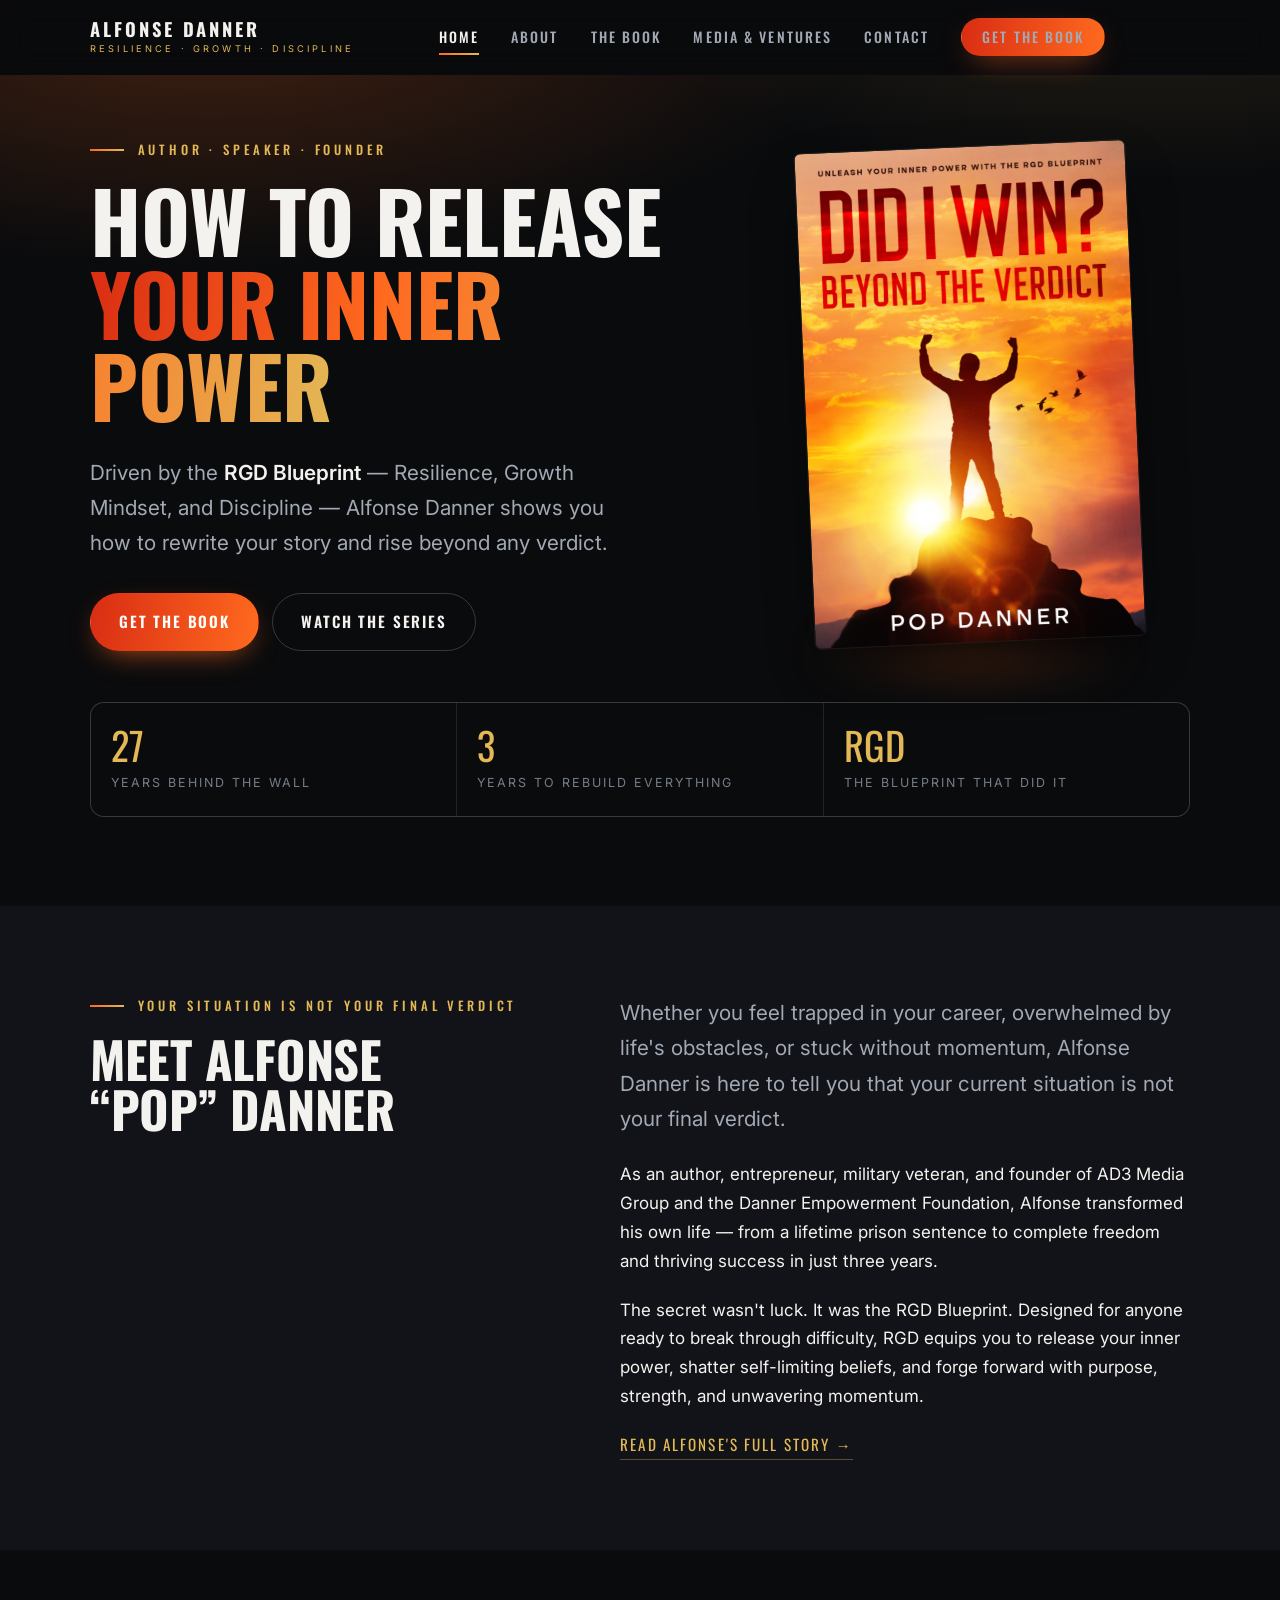
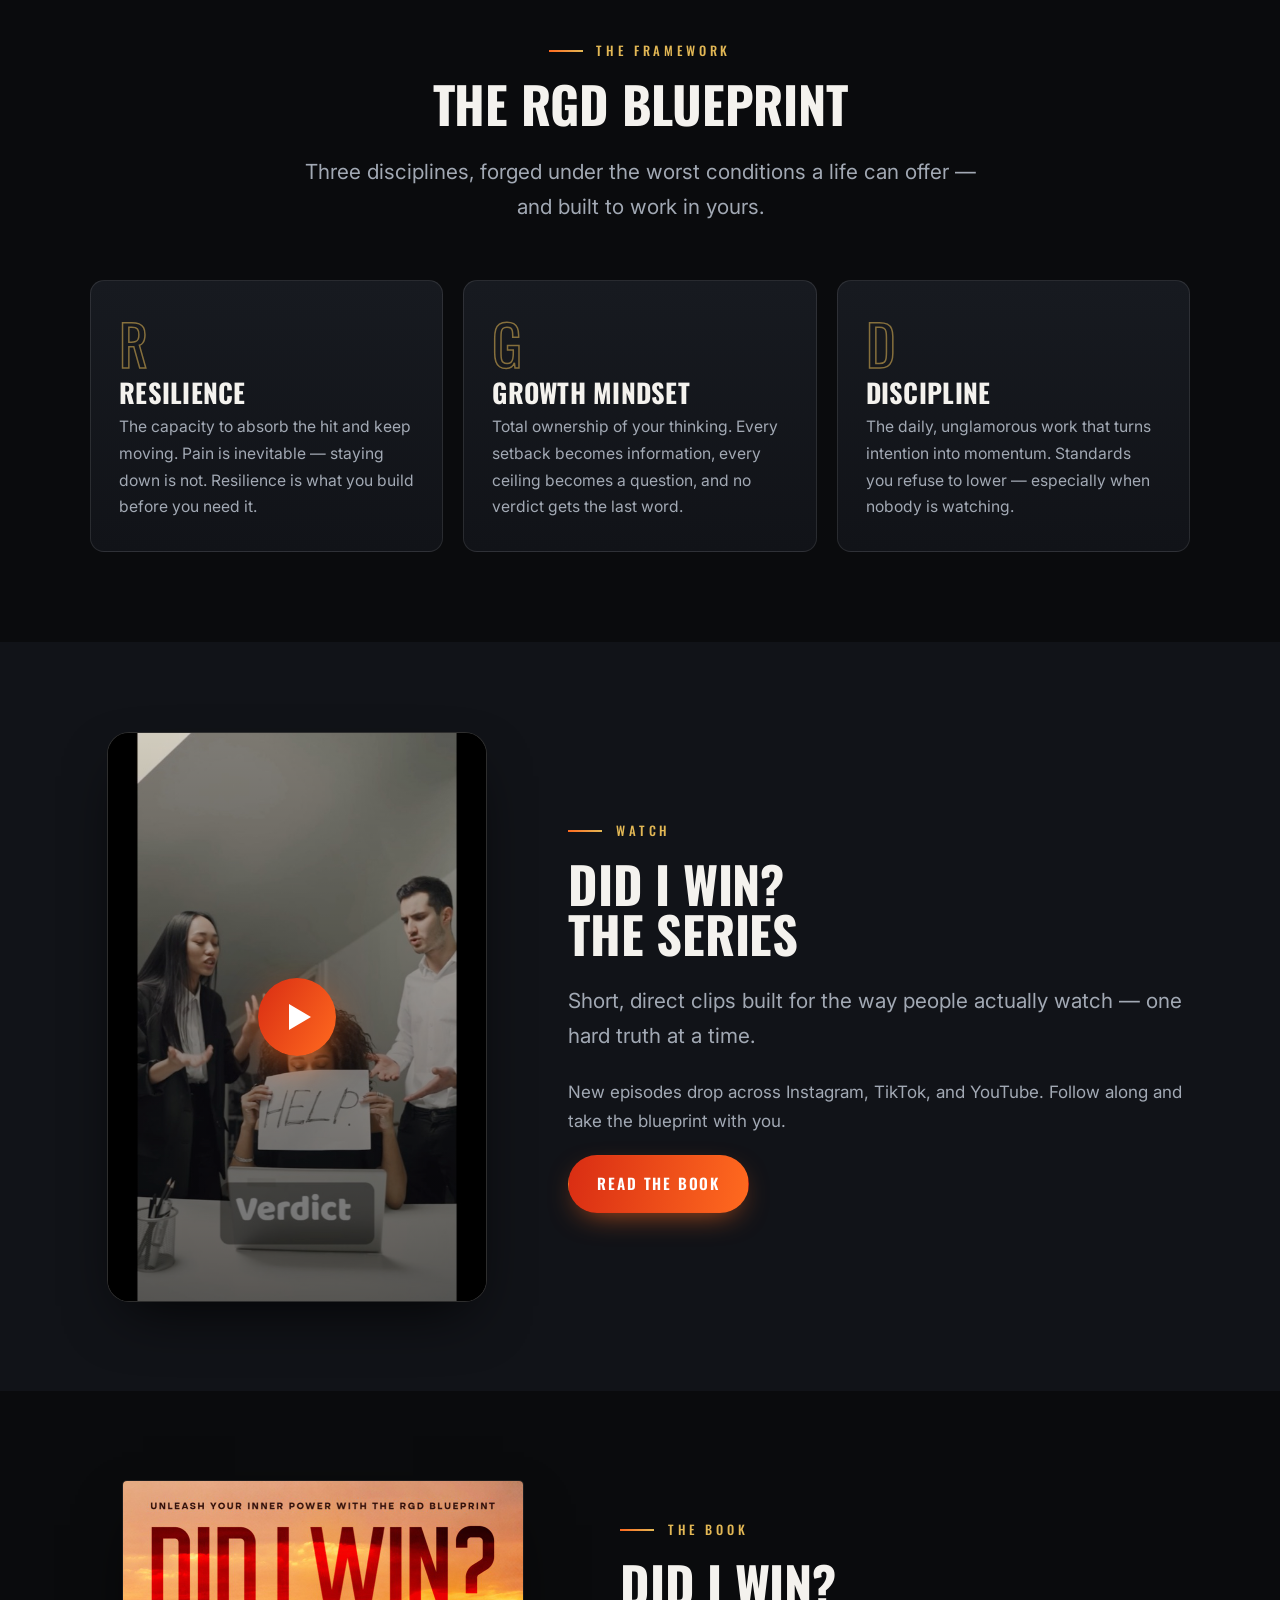
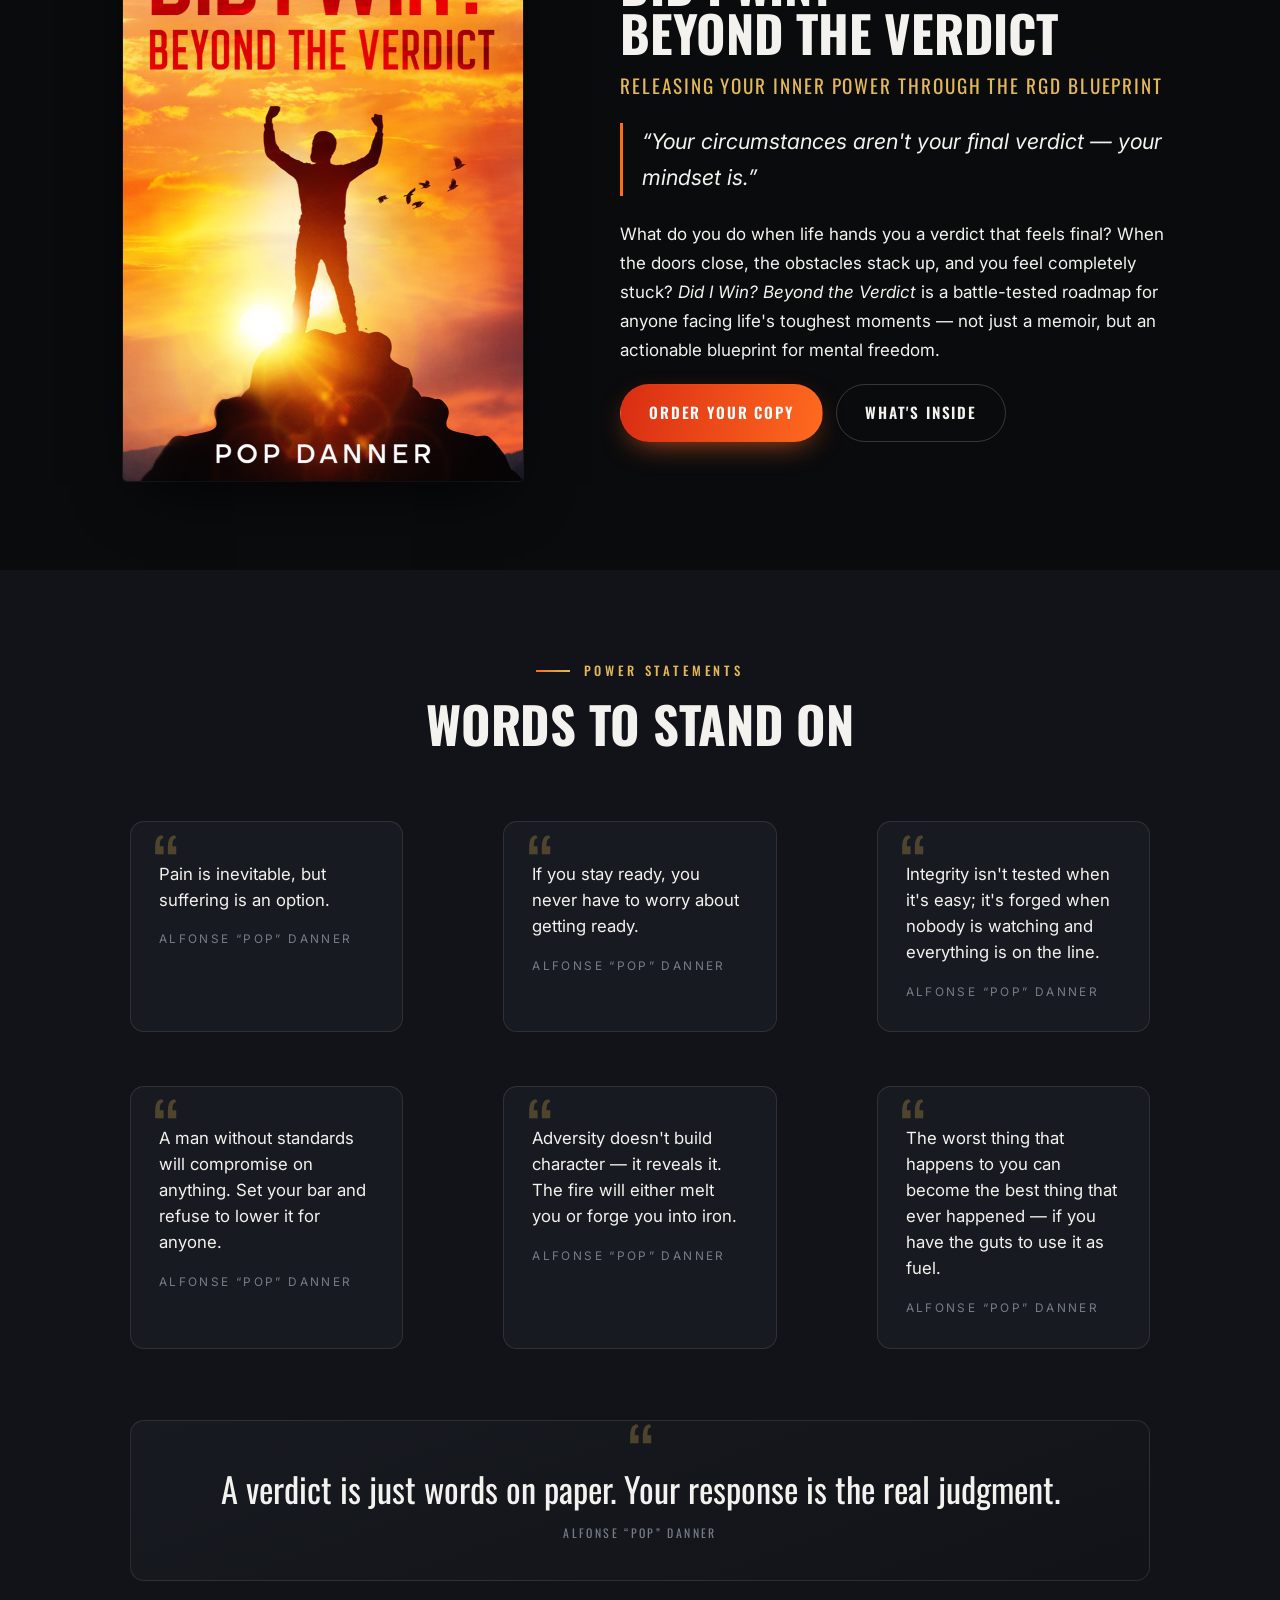
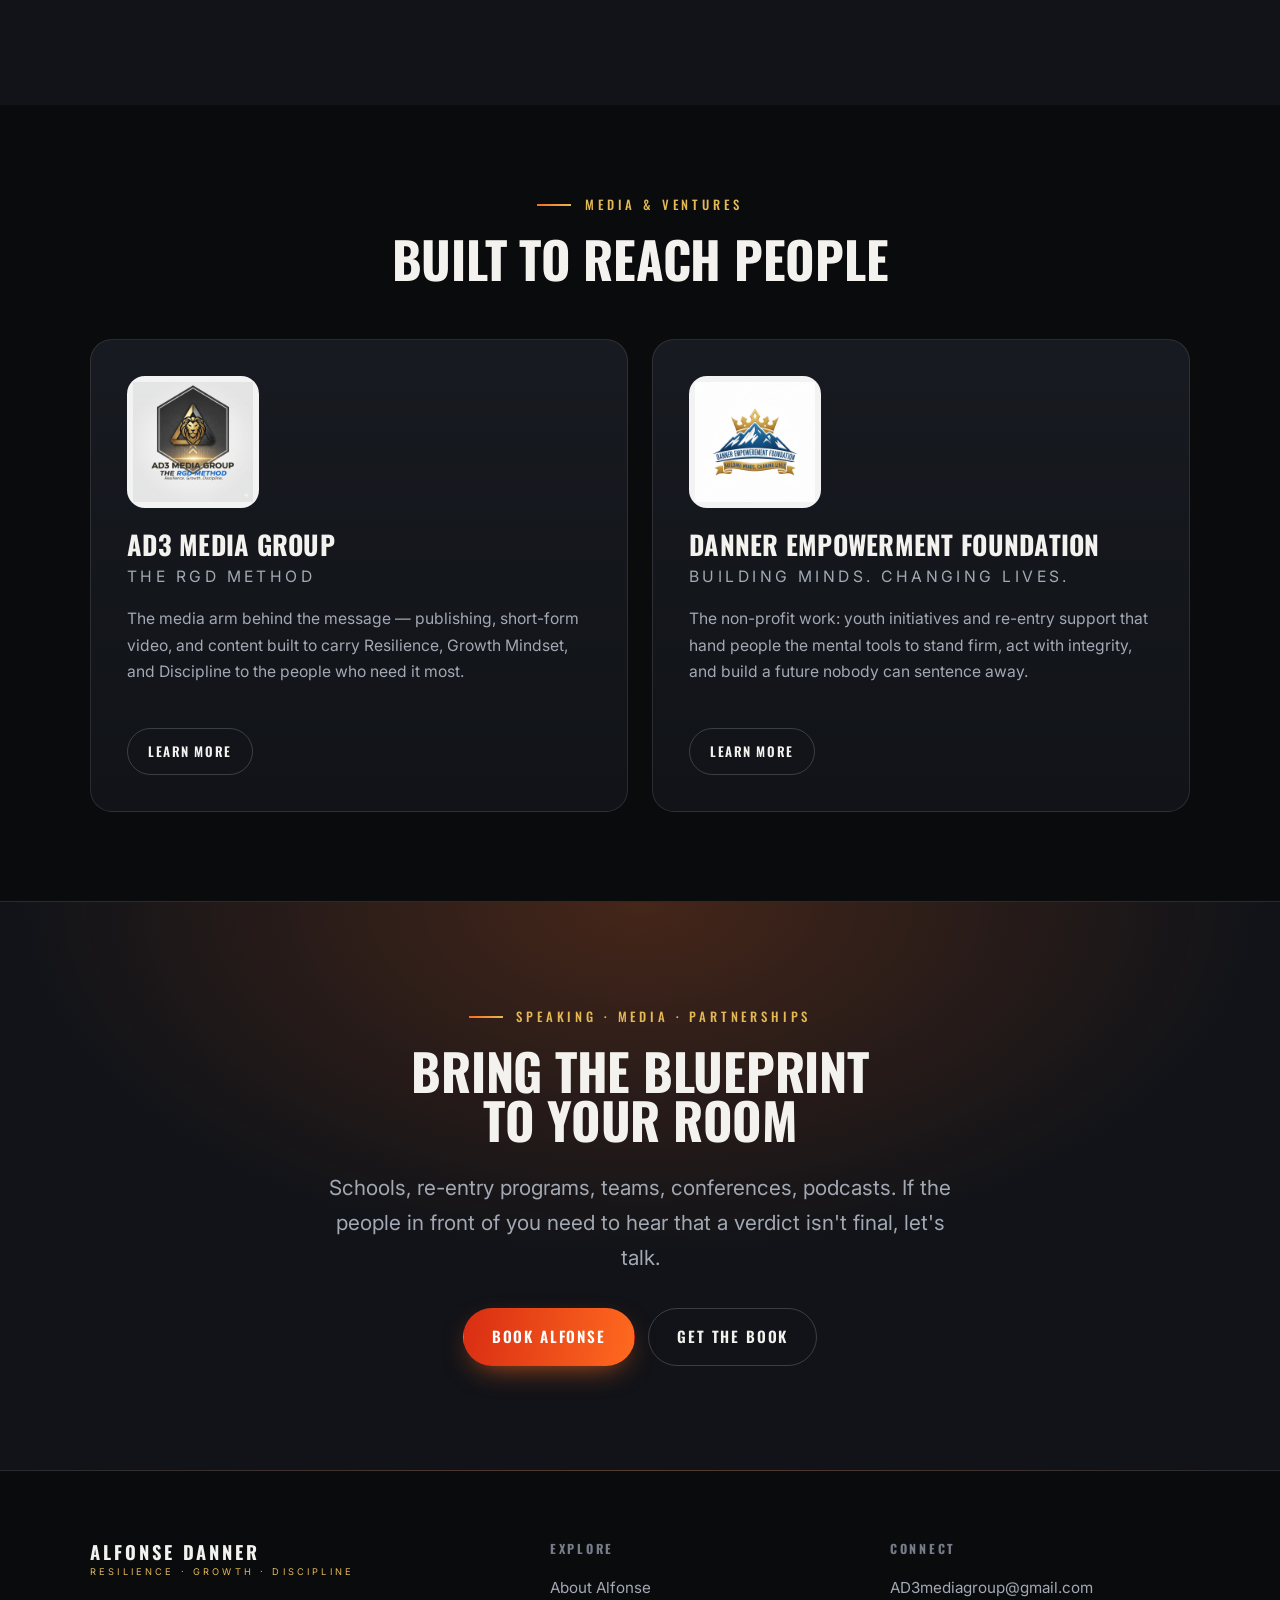
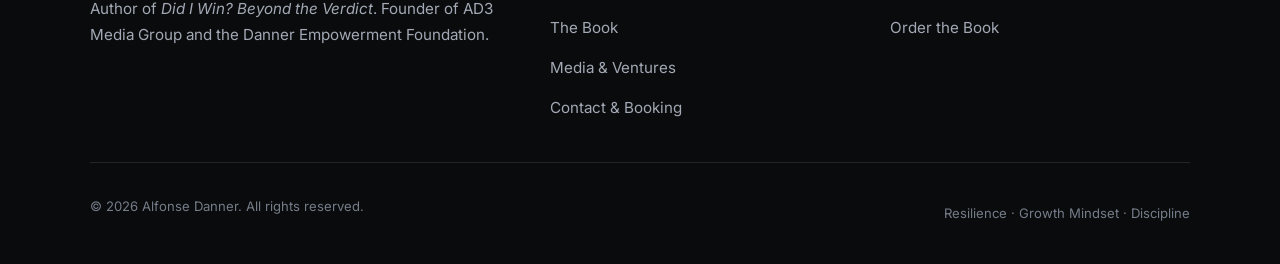
==== index.html @ fb2ee47c "alfonsedanner.com — client review build Co-Authored-By: Claude Opus 5 <noreply@anthropic.com>" ====
<!DOCTYPE html>
<html lang="en">
<head>
<meta charset="utf-8">
<meta name="viewport" content="width=device-width, initial-scale=1">
<title>Alfonse "Pop" Danner — Release Your Inner Power | RGD Blueprint</title>
<meta name="description" content="Author, entrepreneur and founder Alfonse &quot;Pop&quot; Danner shows you how to rewrite your story with the RGD Blueprint — Resilience, Growth Mindset, Discipline. Home of the book Did I Win? Beyond the Verdict.">
<link rel="canonical" href="https://alfonsedanner.com/">

<meta property="og:type" content="website">
<meta property="og:site_name" content="Alfonse Danner">
<meta property="og:title" content="Alfonse &quot;Pop&quot; Danner — Release Your Inner Power">
<meta property="og:description" content="Driven by the RGD Blueprint — Resilience, Growth Mindset, Discipline. Rewrite your story and rise beyond any verdict.">
<meta property="og:url" content="https://alfonsedanner.com/">
<meta property="og:image" content="https://alfonsedanner.com/assets/img/book-cover.jpg">
<meta name="twitter:card" content="summary_large_image">

<link rel="icon" href="assets/img/favicon.svg" type="image/svg+xml">
<link rel="apple-touch-icon" href="assets/img/favicon.svg">
<link rel="preconnect" href="https://fonts.googleapis.com">
<link rel="preconnect" href="https://fonts.gstatic.com" crossorigin>
<link href="https://fonts.googleapis.com/css2?family=Oswald:wght@400;500;600;700&family=Inter:wght@400;500;600&display=swap" rel="stylesheet">
<link rel="stylesheet" href="assets/css/styles.css">

<script type="application/ld+json">
{
  "@context": "https://schema.org",
  "@type": "Person",
  "name": "Alfonse Danner",
  "alternateName": "Pop Danner",
  "url": "https://alfonsedanner.com/",
  "jobTitle": "Author, Speaker & Entrepreneur",
  "description": "Author of Did I Win? Beyond the Verdict and creator of the RGD Blueprint — Resilience, Growth Mindset, Discipline.",
  "email": "AD3mediagroup@gmail.com",
  "worksFor": [
    { "@type": "Organization", "name": "AD3 Media Group" },
    { "@type": "NGO", "name": "Danner Empowerment Foundation" }
  ]
}
</script>
</head>
<body>
<a class="skip-link" href="#main">Skip to content</a>

<header class="site-header">
  <div class="wrap site-header__inner">
    <a class="brand" href="index.html">
      <span class="brand__name">Alfonse Danner</span>
      <span class="brand__tag">Resilience · Growth · Discipline</span>
    </a>

    <nav class="nav" id="primary-nav" aria-label="Primary">
      <a href="index.html" aria-current="page">Home</a>
      <a href="about.html">About</a>
      <a href="book.html">The Book</a>
      <a href="ventures.html">Media &amp; Ventures</a>
      <a href="contact.html">Contact</a>
      <a class="btn btn--sm" data-link="bookAmazon" data-link-wrap href="#">Get the Book</a>
    </nav>

    <div class="header-actions">
      <div class="social-row" aria-label="Social links">
        <a data-link="instagram" data-link-wrap href="#" aria-label="Instagram"><svg viewBox="0 0 24 24" aria-hidden="true"><path d="M12 2.2c3.2 0 3.6 0 4.9.1 1.2.1 1.8.2 2.2.4.6.2 1 .5 1.4.9.4.4.7.8.9 1.4.2.4.3 1 .4 2.2.1 1.3.1 1.7.1 4.9s0 3.6-.1 4.9c-.1 1.2-.2 1.8-.4 2.2-.2.6-.5 1-.9 1.4-.4.4-.8.7-1.4.9-.4.2-1 .3-2.2.4-1.3.1-1.7.1-4.9.1s-3.6 0-4.9-.1c-1.2-.1-1.8-.2-2.2-.4-.6-.2-1-.5-1.4-.9-.4-.4-.7-.8-.9-1.4-.2-.4-.3-1-.4-2.2C2.2 15.6 2.2 15.2 2.2 12s0-3.6.1-4.9c.1-1.2.2-1.8.4-2.2.2-.6.5-1 .9-1.4.4-.4.8-.7 1.4-.9.4-.2 1-.3 2.2-.4 1.3-.1 1.7-.1 4.8-.1zm0 3.2A6.6 6.6 0 1 0 18.6 12 6.6 6.6 0 0 0 12 5.4zm0 10.9A4.3 4.3 0 1 1 16.3 12 4.3 4.3 0 0 1 12 16.3zm6.9-11.1a1.55 1.55 0 1 1-1.55-1.55A1.55 1.55 0 0 1 18.9 5.2z"/></svg></a>
        <a data-link="tiktok" data-link-wrap href="#" aria-label="TikTok"><svg viewBox="0 0 24 24" aria-hidden="true"><path d="M16.6 5.8a4.9 4.9 0 0 1-1-2.8h-3v12.1a2.9 2.9 0 1 1-2.1-2.8V9.2a5.9 5.9 0 1 0 5.1 5.8V9.4a7.8 7.8 0 0 0 4.5 1.4V7.9a4.8 4.8 0 0 1-3.5-2.1z"/></svg></a>
        <a data-link="youtube" data-link-wrap href="#" aria-label="YouTube"><svg viewBox="0 0 24 24" aria-hidden="true"><path d="M22.5 7.2a2.7 2.7 0 0 0-1.9-1.9C18.9 4.8 12 4.8 12 4.8s-6.9 0-8.6.5A2.7 2.7 0 0 0 1.5 7.2 28.4 28.4 0 0 0 1 12a28.4 28.4 0 0 0 .5 4.8 2.7 2.7 0 0 0 1.9 1.9c1.7.5 8.6.5 8.6.5s6.9 0 8.6-.5a2.7 2.7 0 0 0 1.9-1.9A28.4 28.4 0 0 0 23 12a28.4 28.4 0 0 0-.5-4.8zM9.8 15.3V8.7l5.7 3.3z"/></svg></a>
        <a data-link="facebook" data-link-wrap href="#" aria-label="Facebook"><svg viewBox="0 0 24 24" aria-hidden="true"><path d="M22 12a10 10 0 1 0-11.6 9.9v-7H7.9V12h2.5V9.8c0-2.5 1.5-3.9 3.8-3.9 1.1 0 2.2.2 2.2.2v2.5h-1.3c-1.2 0-1.6.8-1.6 1.6V12h2.8l-.4 2.9h-2.4v7A10 10 0 0 0 22 12z"/></svg></a>
        <a data-link="linkedin" data-link-wrap href="#" aria-label="LinkedIn"><svg viewBox="0 0 24 24" aria-hidden="true"><path d="M4.98 3.5A2.5 2.5 0 1 0 5 8.5a2.5 2.5 0 0 0 0-5zM3 9h4v12H3zM9.5 9h3.8v1.7h.1a4.2 4.2 0 0 1 3.8-2c4 0 4.8 2.6 4.8 6V21h-4v-5.3c0-1.3 0-3-1.8-3s-2.1 1.4-2.1 2.9V21h-4z"/></svg></a>
      </div>
      <button class="nav-toggle" type="button" aria-expanded="false" aria-controls="primary-nav" aria-label="Menu"><span></span></button>
    </div>
  </div>
</header>

<main id="main">

  <!-- ============================ HERO ============================ -->
  <section class="hero">
    <div class="wrap">
      <div class="hero__grid">
        <div>
          <p class="eyebrow">Author · Speaker · Founder</p>
          <h1>How to Release<br><span class="gradient-text">Your Inner Power</span></h1>
          <p class="hero__sub">
            Driven by the <strong>RGD Blueprint</strong> — Resilience, Growth Mindset, and Discipline —
            Alfonse Danner shows you how to rewrite your story and rise beyond any verdict.
          </p>
          <div class="btn-row">
            <a class="btn" data-link="bookAmazon" data-link-wrap href="#">Get the Book</a>
            <a class="btn btn--ghost" href="#watch">Watch the Series</a>
          </div>
        </div>

        <div class="hero__art">
          <img src="assets/img/book-cover.jpg" width="600" height="900"
               alt="Book cover: Did I Win? Beyond the Verdict by Pop Danner" fetchpriority="high">
        </div>
      </div>

      <dl class="hero__stats reveal">
        <div><dt>27</dt><dd>Years Behind the Wall</dd></div>
        <div><dt>3</dt><dd>Years to Rebuild Everything</dd></div>
        <div><dt>RGD</dt><dd>The Blueprint That Did It</dd></div>
      </dl>
    </div>
  </section>

  <!-- ============================ QUICK BIO ============================ -->
  <section class="section section--alt">
    <div class="wrap">
      <div class="book-block book-block--top">
        <div class="reveal">
          <p class="eyebrow">Your situation is not your final verdict</p>
          <h2>Meet Alfonse<br>“Pop” Danner</h2>
        </div>
        <div class="reveal">
          <p class="lede">
            Whether you feel trapped in your career, overwhelmed by life's obstacles, or stuck without
            momentum, Alfonse Danner is here to tell you that your current situation is not your final verdict.
          </p>
          <p>
            As an author, entrepreneur, military veteran, and founder of AD3 Media Group and the
            Danner Empowerment Foundation, Alfonse transformed his own life — from a lifetime prison
            sentence to complete freedom and thriving success in just three years.
          </p>
          <p>
            The secret wasn't luck. It was the RGD Blueprint. Designed for anyone ready to break through
            difficulty, RGD equips you to release your inner power, shatter self-limiting beliefs, and forge
            forward with purpose, strength, and unwavering momentum.
          </p>
          <p><a class="textlink" href="about.html">Read Alfonse's full story →</a></p>
        </div>
      </div>
    </div>
  </section>

  <!-- ============================ RGD ============================ -->
  <section class="section">
    <div class="wrap">
      <div class="section-head section-head--center">
        <p class="eyebrow eyebrow--center">The Framework</p>
        <h2>The RGD Blueprint</h2>
        <p class="lede">Three disciplines, forged under the worst conditions a life can offer — and built to work in yours.</p>
      </div>

      <div class="triad">
        <article class="pillar reveal">
          <div class="pillar__mark">R</div>
          <h3>Resilience</h3>
          <p>The capacity to absorb the hit and keep moving. Pain is inevitable — staying down is not. Resilience is what you build before you need it.</p>
        </article>
        <article class="pillar reveal">
          <div class="pillar__mark">G</div>
          <h3>Growth Mindset</h3>
          <p>Total ownership of your thinking. Every setback becomes information, every ceiling becomes a question, and no verdict gets the last word.</p>
        </article>
        <article class="pillar reveal">
          <div class="pillar__mark">D</div>
          <h3>Discipline</h3>
          <p>The daily, unglamorous work that turns intention into momentum. Standards you refuse to lower — especially when nobody is watching.</p>
        </article>
      </div>
    </div>
  </section>

  <!-- ============================ VIDEO ============================ -->
  <section class="section section--alt" id="watch">
    <div class="wrap">
      <div class="video-block">
        <div class="video-frame reveal">
          <video preload="none" playsinline poster="assets/img/video-poster.jpg">
            <source src="assets/video/did-i-win.mp4" type="video/mp4">
            Your browser does not support embedded video.
            <a data-link="bookAmazon" href="#">Learn about the book instead →</a>
          </video>
          <button class="video-frame__play" type="button" aria-label="Play the Did I Win? trailer"><span aria-hidden="true"></span></button>
        </div>

        <div class="reveal">
          <p class="eyebrow">Watch</p>
          <h2>Did I Win?<br>The Series</h2>
          <p class="lede">
            Short, direct clips built for the way people actually watch — one hard truth at a time.
          </p>
          <p class="muted">
            New episodes drop across Instagram, TikTok, and YouTube. Follow along and take the blueprint with you.
          </p>
          <div class="btn-row">
            <a class="btn" href="book.html">Read the Book</a>
            <a class="btn btn--ghost" data-link="youtube" data-link-wrap href="#">Watch on YouTube</a>
            <a class="btn btn--ghost" data-link="instagram" data-link-wrap href="#">Follow on Instagram</a>
            <a class="btn btn--ghost" data-link="tiktok" data-link-wrap href="#">Follow on TikTok</a>
          </div>
        </div>
      </div>
    </div>
  </section>

  <!-- ============================ BOOK ============================ -->
  <section class="section">
    <div class="wrap">
      <div class="book-block">
        <div class="book-cover reveal">
          <img src="assets/img/book-cover.jpg" width="600" height="900" loading="lazy"
               alt="Did I Win? Beyond the Verdict — book cover">
        </div>
        <div class="reveal">
          <p class="eyebrow">The Book</p>
          <h2 class="book-title">Did I Win?<br>Beyond the Verdict</h2>
          <p class="book-sub">Releasing Your Inner Power Through the RGD Blueprint</p>
          <p class="tagline">“Your circumstances aren't your final verdict — your mindset is.”</p>
          <p>
            What do you do when life hands you a verdict that feels final? When the doors close, the
            obstacles stack up, and you feel completely stuck? <em>Did I Win? Beyond the Verdict</em>
            is a battle-tested roadmap for anyone facing life's toughest moments — not just a memoir,
            but an actionable blueprint for mental freedom.
          </p>
          <div class="btn-row">
            <a class="btn" data-link="bookAmazon" data-link-wrap href="#">Order Your Copy</a>
            <a class="btn btn--ghost" href="book.html">What's Inside</a>
          </div>
        </div>
      </div>
    </div>
  </section>

  <!-- ============================ QUOTES ============================ -->
  <section class="section section--alt">
    <div class="wrap">
      <div class="section-head section-head--center">
        <p class="eyebrow eyebrow--center">Power Statements</p>
        <h2>Words to Stand On</h2>
      </div>

      <div class="quote-grid">
        <blockquote class="quote-card reveal"><p>Pain is inevitable, but suffering is an option.</p><cite>Alfonse “Pop” Danner</cite></blockquote>
        <blockquote class="quote-card reveal"><p>If you stay ready, you never have to worry about getting ready.</p><cite>Alfonse “Pop” Danner</cite></blockquote>
        <blockquote class="quote-card reveal"><p>Integrity isn't tested when it's easy; it's forged when nobody is watching and everything is on the line.</p><cite>Alfonse “Pop” Danner</cite></blockquote>
        <blockquote class="quote-card reveal"><p>A man without standards will compromise on anything. Set your bar and refuse to lower it for anyone.</p><cite>Alfonse “Pop” Danner</cite></blockquote>
        <blockquote class="quote-card reveal"><p>Adversity doesn't build character — it reveals it. The fire will either melt you or forge you into iron.</p><cite>Alfonse “Pop” Danner</cite></blockquote>
        <blockquote class="quote-card reveal"><p>The worst thing that happens to you can become the best thing that ever happened — if you have the guts to use it as fuel.</p><cite>Alfonse “Pop” Danner</cite></blockquote>
        <blockquote class="quote-card quote-card--wide reveal"><p>A verdict is just words on paper. Your response is the real judgment.</p><cite>Alfonse “Pop” Danner</cite></blockquote>
      </div>
    </div>
  </section>

  <!-- ============================ VENTURES ============================ -->
  <section class="section">
    <div class="wrap">
      <div class="section-head section-head--center">
        <p class="eyebrow eyebrow--center">Media &amp; Ventures</p>
        <h2>Built to Reach People</h2>
      </div>

      <div class="venture-grid">
        <article class="venture reveal">
          <div class="venture__logo"><img src="assets/img/ad3-logo.png" width="132" height="132" loading="lazy" alt="AD3 Media Group logo"></div>
          <h3>AD3 Media Group</h3>
          <p class="venture__kicker">The RGD Method</p>
          <p>The media arm behind the message — publishing, short-form video, and content built to carry Resilience, Growth Mindset, and Discipline to the people who need it most.</p>
          <div class="btn-row">
            <a class="btn btn--ghost btn--sm" href="ventures.html">Learn More</a>
          </div>
        </article>

        <article class="venture reveal">
          <div class="venture__logo"><img src="assets/img/def-logo.png" width="132" height="132" loading="lazy" alt="Danner Empowerment Foundation logo"></div>
          <h3>Danner Empowerment Foundation</h3>
          <p class="venture__kicker">Building Minds. Changing Lives.</p>
          <p>The non-profit work: youth initiatives and re-entry support that hand people the mental tools to stand firm, act with integrity, and build a future nobody can sentence away.</p>
          <div class="btn-row">
            <a class="btn btn--ghost btn--sm" href="ventures.html">Learn More</a>
          </div>
        </article>
      </div>
    </div>
  </section>

  <!-- ============================ CTA ============================ -->
  <section class="cta-band">
    <div class="wrap">
      <p class="eyebrow eyebrow--center">Speaking · Media · Partnerships</p>
      <h2>Bring the Blueprint<br>to Your Room</h2>
      <p class="lede">Schools, re-entry programs, teams, conferences, podcasts. If the people in front of you need to hear that a verdict isn't final, let's talk.</p>
      <div class="btn-row">
        <a class="btn" href="contact.html">Book Alfonse</a>
        <a class="btn btn--ghost" data-link="bookAmazon" data-link-wrap href="#">Get the Book</a>
      </div>
    </div>
  </section>

</main>

<footer class="site-footer">
  <div class="wrap">
    <div class="footer-grid">
      <div>
        <a class="brand" href="index.html">
          <span class="brand__name">Alfonse Danner</span>
          <span class="brand__tag">Resilience · Growth · Discipline</span>
        </a>
        <p class="muted" style="margin-top:1.25rem;max-width:28rem;font-size:.95rem">
          Author of <em>Did I Win? Beyond the Verdict</em>. Founder of AD3 Media Group and the
          Danner Empowerment Foundation.
        </p>
        <div class="social-row" style="margin-top:1.25rem;margin-left:-.4rem">
          <a data-link="instagram" data-link-wrap href="#" aria-label="Instagram"><svg viewBox="0 0 24 24" aria-hidden="true"><path d="M12 2.2c3.2 0 3.6 0 4.9.1 1.2.1 1.8.2 2.2.4.6.2 1 .5 1.4.9.4.4.7.8.9 1.4.2.4.3 1 .4 2.2.1 1.3.1 1.7.1 4.9s0 3.6-.1 4.9c-.1 1.2-.2 1.8-.4 2.2-.2.6-.5 1-.9 1.4-.4.4-.8.7-1.4.9-.4.2-1 .3-2.2.4-1.3.1-1.7.1-4.9.1s-3.6 0-4.9-.1c-1.2-.1-1.8-.2-2.2-.4-.6-.2-1-.5-1.4-.9-.4-.4-.7-.8-.9-1.4-.2-.4-.3-1-.4-2.2C2.2 15.6 2.2 15.2 2.2 12s0-3.6.1-4.9c.1-1.2.2-1.8.4-2.2.2-.6.5-1 .9-1.4.4-.4.8-.7 1.4-.9.4-.2 1-.3 2.2-.4 1.3-.1 1.7-.1 4.8-.1zm0 3.2A6.6 6.6 0 1 0 18.6 12 6.6 6.6 0 0 0 12 5.4zm0 10.9A4.3 4.3 0 1 1 16.3 12 4.3 4.3 0 0 1 12 16.3zm6.9-11.1a1.55 1.55 0 1 1-1.55-1.55A1.55 1.55 0 0 1 18.9 5.2z"/></svg></a>
          <a data-link="tiktok" data-link-wrap href="#" aria-label="TikTok"><svg viewBox="0 0 24 24" aria-hidden="true"><path d="M16.6 5.8a4.9 4.9 0 0 1-1-2.8h-3v12.1a2.9 2.9 0 1 1-2.1-2.8V9.2a5.9 5.9 0 1 0 5.1 5.8V9.4a7.8 7.8 0 0 0 4.5 1.4V7.9a4.8 4.8 0 0 1-3.5-2.1z"/></svg></a>
          <a data-link="youtube" data-link-wrap href="#" aria-label="YouTube"><svg viewBox="0 0 24 24" aria-hidden="true"><path d="M22.5 7.2a2.7 2.7 0 0 0-1.9-1.9C18.9 4.8 12 4.8 12 4.8s-6.9 0-8.6.5A2.7 2.7 0 0 0 1.5 7.2 28.4 28.4 0 0 0 1 12a28.4 28.4 0 0 0 .5 4.8 2.7 2.7 0 0 0 1.9 1.9c1.7.5 8.6.5 8.6.5s6.9 0 8.6-.5a2.7 2.7 0 0 0 1.9-1.9A28.4 28.4 0 0 0 23 12a28.4 28.4 0 0 0-.5-4.8zM9.8 15.3V8.7l5.7 3.3z"/></svg></a>
          <a data-link="facebook" data-link-wrap href="#" aria-label="Facebook"><svg viewBox="0 0 24 24" aria-hidden="true"><path d="M22 12a10 10 0 1 0-11.6 9.9v-7H7.9V12h2.5V9.8c0-2.5 1.5-3.9 3.8-3.9 1.1 0 2.2.2 2.2.2v2.5h-1.3c-1.2 0-1.6.8-1.6 1.6V12h2.8l-.4 2.9h-2.4v7A10 10 0 0 0 22 12z"/></svg></a>
          <a data-link="linkedin" data-link-wrap href="#" aria-label="LinkedIn"><svg viewBox="0 0 24 24" aria-hidden="true"><path d="M4.98 3.5A2.5 2.5 0 1 0 5 8.5a2.5 2.5 0 0 0 0-5zM3 9h4v12H3zM9.5 9h3.8v1.7h.1a4.2 4.2 0 0 1 3.8-2c4 0 4.8 2.6 4.8 6V21h-4v-5.3c0-1.3 0-3-1.8-3s-2.1 1.4-2.1 2.9V21h-4z"/></svg></a>
        </div>
      </div>

      <div>
        <h4>Explore</h4>
        <ul class="footer-links">
          <li><a href="about.html">About Alfonse</a></li>
          <li><a href="book.html">The Book</a></li>
          <li><a href="ventures.html">Media &amp; Ventures</a></li>
          <li><a href="contact.html">Contact &amp; Booking</a></li>
          <li data-link-wrap><a data-link="linktree" href="#">All Links</a></li>
        </ul>
      </div>

      <div>
        <h4>Connect</h4>
        <ul class="footer-links">
          <li data-link-wrap><a data-link="email" data-link-text href="#">AD3mediagroup@gmail.com</a></li>
          <li data-link-wrap><a data-link="bookAmazon" href="#">Order the Book</a></li>
          <li data-link-wrap><a data-link="defSite" href="#">Danner Empowerment Foundation</a></li>
          <li data-link-wrap><a data-link="ad3Site" href="#">AD3 Media Group</a></li>
        </ul>
      </div>
    </div>

    <div class="footer-bottom">
      <p>© <span data-year>2026</span> Alfonse Danner. All rights reserved.</p>
      <p>Resilience · Growth Mindset · Discipline</p>
    </div>
  </div>
</footer>

<script src="assets/js/links.js"></script>
<script src="assets/js/main.js"></script>
</body>
</html>
---- assets/css/styles.css ----
/* ==========================================================================
   alfonsedanner.com — core stylesheet
   Palette pulled from the book cover (ember/sunset) + AD3 logo (gold/charcoal)
   ========================================================================== */

:root {
  --ink:        #0a0b0d;
  --ink-2:      #111318;
  --surface:    #171a20;
  --surface-2:  #1e222a;
  --line:       rgba(255, 255, 255, .10);
  --line-strong:rgba(255, 255, 255, .18);

  --gold:       #e3b855;
  --gold-soft:  #f3d488;
  --ember:      #ff6a1f;
  --ember-deep: #d92d13;
  --steel:      #2f7fe0;

  --text:       #f4f2ee;
  --text-muted: #a2a9b4;
  --text-dim:   #757d89;

  --max:        1180px;
  --gutter:     clamp(1.25rem, 4vw, 2.5rem);
  --radius:     14px;
  --radius-lg:  22px;

  --shadow:     0 24px 60px -20px rgba(0, 0, 0, .85);
  --ease:       cubic-bezier(.22, .61, .36, 1);

  --font-display: 'Oswald', 'Haettenschweiler', 'Arial Narrow Bold', 'Helvetica Neue', sans-serif;
  --font-body:    'Inter', -apple-system, BlinkMacSystemFont, 'Segoe UI', Roboto, Helvetica, Arial, sans-serif;
}

/* ---------- reset ---------- */
*, *::before, *::after { box-sizing: border-box; }
html { -webkit-text-size-adjust: 100%; scroll-behavior: smooth; }
@media (prefers-reduced-motion: reduce) {
  html { scroll-behavior: auto; }
  *, *::before, *::after { animation-duration: .001ms !important; transition-duration: .001ms !important; }
}
body {
  margin: 0;
  background: var(--ink);
  color: var(--text);
  font-family: var(--font-body);
  font-size: 1.0625rem;
  line-height: 1.7;
  -webkit-font-smoothing: antialiased;
  overflow-x: hidden;
}
img, video, svg { max-width: 100%; display: block; }
img { height: auto; }
a { color: inherit; }

/* ---------- type ---------- */
h1, h2, h3, h4, .display {
  font-family: var(--font-display);
  font-weight: 700;
  line-height: .98;
  letter-spacing: -.005em;
  text-transform: uppercase;
  margin: 0 0 .5em;
}
h1 { font-size: clamp(2.6rem, 7vw, 5.25rem); }
h2 { font-size: clamp(1.9rem, 4.4vw, 3.15rem); }
h3 { font-size: clamp(1.25rem, 2.4vw, 1.65rem); letter-spacing: .01em; }
p  { margin: 0 0 1.15em; }
p:last-child { margin-bottom: 0; }

.eyebrow {
  font-family: var(--font-display);
  font-size: .8rem;
  font-weight: 500;
  letter-spacing: .3em;
  text-transform: uppercase;
  color: var(--gold);
  margin: 0 0 1.1rem;
  display: flex;
  align-items: center;
  gap: .85rem;
}
.eyebrow::before {
  content: "";
  width: 34px; height: 2px;
  background: linear-gradient(90deg, var(--ember), var(--gold));
  flex: none;
}
.eyebrow--center { justify-content: center; }

.lede { font-size: clamp(1.1rem, 1.9vw, 1.3rem); color: var(--text-muted); }
.muted { color: var(--text-muted); }
.gold  { color: var(--gold); }

.gradient-text {
  background: linear-gradient(100deg, var(--ember-deep) 0%, var(--ember) 45%, var(--gold) 100%);
  -webkit-background-clip: text;
  background-clip: text;
  color: transparent;
}

/* ---------- layout ---------- */
.wrap { width: 100%; max-width: var(--max); margin-inline: auto; padding-inline: var(--gutter); }
.section { padding-block: clamp(3.75rem, 7vw, 6rem); position: relative; }
.section--tight { padding-block: clamp(3rem, 6vw, 4.5rem); }
.section--alt { background: var(--ink-2); }
.section-head { max-width: 44rem; margin-bottom: clamp(2.5rem, 5vw, 3.5rem); }
.section-head--center { margin-inline: auto; text-align: center; }
.section-head--center .eyebrow { justify-content: center; }
.rule { height: 1px; background: var(--line); border: 0; margin: 0; }

/* ---------- buttons ---------- */
.btn {
  --btn-bg: linear-gradient(100deg, var(--ember-deep), var(--ember));
  display: inline-flex;
  align-items: center;
  justify-content: center;
  gap: .6rem;
  padding: .95rem 1.75rem;
  border: 1px solid transparent;
  border-radius: 999px;
  background: var(--btn-bg);
  color: #fff;
  font-family: var(--font-display);
  font-size: .95rem;
  font-weight: 600;
  letter-spacing: .12em;
  text-transform: uppercase;
  text-decoration: none;
  cursor: pointer;
  transition: transform .25s var(--ease), box-shadow .25s var(--ease), background-color .25s var(--ease);
  box-shadow: 0 10px 30px -12px rgba(255, 106, 31, .8);
}
.btn:hover { transform: translateY(-2px); box-shadow: 0 18px 38px -14px rgba(255, 106, 31, .95); }
.btn:focus-visible { outline: 2px solid var(--gold); outline-offset: 3px; }
.btn--ghost {
  background: transparent;
  border-color: var(--line-strong);
  color: var(--text);
  box-shadow: none;
}
.btn--ghost:hover { border-color: var(--gold); color: var(--gold); box-shadow: none; }
.btn--gold {
  background: linear-gradient(100deg, var(--gold), var(--gold-soft));
  color: #16130a;
  box-shadow: 0 10px 30px -14px rgba(227, 184, 85, .9);
}
.btn--sm { padding: .7rem 1.25rem; font-size: .82rem; }
.btn-row { display: flex; flex-wrap: wrap; gap: .85rem; }

.textlink {
  font-family: var(--font-display);
  font-size: .95rem;
  letter-spacing: .14em;
  text-transform: uppercase;
  text-decoration: none;
  color: var(--gold);
  border-bottom: 1px solid rgba(227, 184, 85, .35);
  padding-bottom: 2px;
  transition: border-color .2s var(--ease), color .2s var(--ease);
  display: inline-block;
}
.textlink:hover { color: var(--gold-soft); border-color: var(--gold-soft); }

/* ---------- header ---------- */
.site-header {
  position: sticky;
  top: 0;
  z-index: 60;
  background: rgba(10, 11, 13, .72);
  backdrop-filter: saturate(160%) blur(14px);
  -webkit-backdrop-filter: saturate(160%) blur(14px);
  border-bottom: 1px solid transparent;
  transition: border-color .3s var(--ease), background-color .3s var(--ease);
}
.site-header.is-stuck { border-bottom-color: var(--line); background: rgba(10, 11, 13, .93); }
.site-header__inner {
  display: flex;
  align-items: center;
  justify-content: space-between;
  gap: 1.5rem;
  min-height: 74px;
}
.brand {
  display: flex;
  flex-direction: column;
  text-decoration: none;
  line-height: 1;
  flex: none;
}
.brand__name {
  font-family: var(--font-display);
  font-size: 1.15rem;
  font-weight: 700;
  letter-spacing: .16em;
  text-transform: uppercase;
}
.brand__tag {
  font-size: .58rem;
  letter-spacing: .34em;
  text-transform: uppercase;
  color: var(--gold);
  margin-top: .35rem;
}
.nav { display: flex; align-items: center; gap: 2rem; }
.nav a {
  font-family: var(--font-display);
  font-size: .88rem;
  font-weight: 500;
  letter-spacing: .15em;
  text-transform: uppercase;
  text-decoration: none;
  color: var(--text-muted);
  position: relative;
  padding-block: .35rem;
  transition: color .2s var(--ease);
}
.nav a::after {
  content: "";
  position: absolute;
  left: 0; bottom: 0;
  width: 100%; height: 2px;
  background: linear-gradient(90deg, var(--ember), var(--gold));
  transform: scaleX(0);
  transform-origin: left;
  transition: transform .3s var(--ease);
}
.nav a:hover, .nav a[aria-current="page"] { color: var(--text); }
.nav a:hover::after, .nav a[aria-current="page"]::after { transform: scaleX(1); }
.header-actions { display: flex; align-items: center; gap: 1rem; }

.social-row { display: flex; align-items: center; gap: .35rem; }
.social-row a {
  width: 36px; height: 36px;
  display: grid; place-items: center;
  border-radius: 50%;
  color: var(--text-muted);
  transition: color .2s var(--ease), background-color .2s var(--ease);
}
.social-row a:hover { color: var(--gold); background: rgba(255, 255, 255, .07); }
.social-row svg { width: 18px; height: 18px; fill: currentColor; }

.nav-toggle {
  display: none;
  width: 42px; height: 42px;
  border: 1px solid var(--line-strong);
  border-radius: 10px;
  background: transparent;
  cursor: pointer;
  padding: 0;
  place-items: center;
}
.nav-toggle span {
  display: block;
  width: 18px; height: 2px;
  background: var(--text);
  position: relative;
  transition: background-color .2s var(--ease);
}
.nav-toggle span::before, .nav-toggle span::after {
  content: "";
  position: absolute; left: 0;
  width: 18px; height: 2px;
  background: var(--text);
  transition: transform .28s var(--ease);
}
.nav-toggle span::before { top: -6px; }
.nav-toggle span::after  { top: 6px; }
.nav-toggle[aria-expanded="true"] span { background: transparent; }
.nav-toggle[aria-expanded="true"] span::before { transform: translateY(6px) rotate(45deg); }
.nav-toggle[aria-expanded="true"] span::after  { transform: translateY(-6px) rotate(-45deg); }

@media (max-width: 900px) {
  .nav-toggle { display: grid; }
  .header-actions .social-row { display: none; }
  .nav {
    position: fixed;
    inset: 74px 0 auto;
    flex-direction: column;
    align-items: stretch;
    gap: 0;
    padding: 1rem var(--gutter) 2rem;
    background: rgba(10, 11, 13, .98);
    border-bottom: 1px solid var(--line);
    transform: translateY(-140%);
    transition: transform .35s var(--ease);
    max-height: calc(100vh - 74px);
    overflow-y: auto;
  }
  .nav.is-open { transform: translateY(0); }
  .nav a { padding: .95rem 0; border-bottom: 1px solid var(--line); font-size: 1.05rem; }
  .nav a::after { display: none; }
  .nav .btn { margin-top: 1.25rem; }
}

/* ---------- hero ---------- */
.hero { position: relative; overflow: hidden; padding-block: clamp(2.5rem, 5vw, 4rem) clamp(3rem, 6vw, 4.5rem); }
.hero::before {
  content: "";
  position: absolute;
  inset: -20% -10% auto -10%;
  height: 70vh;
  background:
    radial-gradient(ellipse 60% 55% at 22% 18%, rgba(255, 106, 31, .22), transparent 70%),
    radial-gradient(ellipse 50% 50% at 82% 8%,  rgba(227, 184, 85, .14), transparent 70%);
  pointer-events: none;
}
.hero__grid {
  position: relative;
  display: grid;
  grid-template-columns: minmax(0, 1.15fr) minmax(0, .85fr);
  gap: clamp(2rem, 5vw, 4.5rem);
  align-items: center;
}
.hero h1 { margin-bottom: .35em; }
.hero__sub { font-size: clamp(1.05rem, 1.75vw, 1.3rem); color: var(--text-muted); max-width: 34rem; }
.hero__sub strong { color: var(--text); font-weight: 600; }
.hero .btn-row { margin-top: 2rem; }

.hero__art { position: relative; display: grid; place-items: center; }
.hero__art img {
  width: min(100%, 330px);
  border-radius: 6px;
  box-shadow: var(--shadow), 0 0 0 1px rgba(255, 255, 255, .08);
  transform: rotate(-2.5deg);
  transition: transform .6s var(--ease);
}
.hero__art:hover img { transform: rotate(0deg) translateY(-6px); }
.hero__art::after {
  content: "";
  position: absolute;
  inset: auto 12% -8% 12%;
  height: 60px;
  background: radial-gradient(ellipse at center, rgba(255, 106, 31, .35), transparent 70%);
  filter: blur(22px);
  z-index: -1;
}

.hero__stats {
  display: grid;
  grid-template-columns: repeat(3, minmax(0, 1fr));
  gap: 1px;
  background: var(--line);
  border: 1px solid var(--line);
  border-radius: var(--radius);
  overflow: hidden;
  margin-top: clamp(2.25rem, 4vw, 3.25rem);
}
.hero__stats div { background: var(--ink); padding: 1.4rem 1.25rem; }
.hero__stats dt {
  font-family: var(--font-display);
  font-size: clamp(1.6rem, 3.4vw, 2.4rem);
  line-height: 1;
  color: var(--gold);
}
.hero__stats dd {
  margin: .5rem 0 0;
  font-size: .78rem;
  letter-spacing: .16em;
  text-transform: uppercase;
  color: var(--text-dim);
}

@media (max-width: 880px) {
  .hero__grid { grid-template-columns: 1fr; }
  .hero__art { order: -1; }
  .hero__art img { width: min(70%, 280px); }
}

/* ---------- page hero (interior pages) ---------- */
.page-hero { padding-block: clamp(3rem, 7vw, 5.5rem) clamp(2rem, 4vw, 3rem); position: relative; }
.page-hero::before {
  content: "";
  position: absolute; inset: 0;
  background: radial-gradient(ellipse 70% 60% at 20% 0%, rgba(255, 106, 31, .16), transparent 65%);
  pointer-events: none;
}
.page-hero .wrap { position: relative; }
.page-hero p { max-width: 46rem; }

/* ---------- RGD triad ---------- */
.triad { display: grid; grid-template-columns: repeat(auto-fit, minmax(260px, 1fr)); gap: 1.25rem; }
.pillar {
  position: relative;
  padding: 2.1rem 1.75rem 1.9rem;
  background: linear-gradient(180deg, var(--surface), var(--ink-2));
  border: 1px solid var(--line);
  border-radius: var(--radius);
  overflow: hidden;
  transition: transform .35s var(--ease), border-color .35s var(--ease);
}
.pillar:hover { transform: translateY(-5px); border-color: var(--line-strong); }
.pillar::before {
  content: "";
  position: absolute; top: 0; left: 0; right: 0; height: 3px;
  background: linear-gradient(90deg, var(--ember-deep), var(--ember), var(--gold));
  transform: scaleX(0);
  transform-origin: left;
  transition: transform .45s var(--ease);
}
.pillar:hover::before { transform: scaleX(1); }
.pillar__mark {
  font-family: var(--font-display);
  font-size: 3.5rem;
  line-height: 1;
  color: transparent;
  -webkit-text-stroke: 1.5px rgba(227, 184, 85, .55);
  margin-bottom: .6rem;
}
.pillar h3 { margin-bottom: .5rem; }
.pillar p { color: var(--text-muted); font-size: .98rem; margin: 0; }

/* ---------- video ---------- */
.video-block {
  display: grid;
  grid-template-columns: minmax(0, .8fr) minmax(0, 1.2fr);
  gap: clamp(2rem, 5vw, 4rem);
  align-items: center;
}
.video-frame {
  position: relative;
  aspect-ratio: 2 / 3;
  width: min(100%, 380px);
  margin-inline: auto;
  border-radius: var(--radius-lg);
  overflow: hidden;
  border: 1px solid var(--line-strong);
  background: #000;
  box-shadow: var(--shadow);
}
.video-frame video { width: 100%; height: 100%; object-fit: cover; }
.video-frame__play {
  position: absolute;
  inset: 0;
  display: flex;
  align-items: center;
  justify-content: center;
  padding: 0;
  border: 0;
  background: linear-gradient(180deg, rgba(0, 0, 0, .15), rgba(0, 0, 0, .6));
  cursor: pointer;
  transition: opacity .3s var(--ease);
}
.video-frame__play span {
  width: 78px; height: 78px;
  display: flex;
  align-items: center;
  justify-content: center;
  border-radius: 50%;
  background: linear-gradient(120deg, var(--ember-deep), var(--ember));
  box-shadow: 0 12px 40px -8px rgba(255, 106, 31, .9);
  transition: transform .3s var(--ease);
}
.video-frame__play span::after {
  content: "";
  width: 0; height: 0;
  margin-left: 6px;
  border-left: 22px solid #fff;
  border-top: 13px solid transparent;
  border-bottom: 13px solid transparent;
}
.video-frame__play:hover span { transform: scale(1.08); }
.video-frame__play:focus-visible { outline: 2px solid var(--gold); outline-offset: -4px; }
.video-frame.is-playing .video-frame__play { opacity: 0; pointer-events: none; }
@media (max-width: 880px) {
  .video-block { grid-template-columns: 1fr; }
  .video-frame { width: min(100%, 320px); }
}

/* ---------- book ---------- */
.book-block {
  display: grid;
  grid-template-columns: minmax(0, .9fr) minmax(0, 1.1fr);
  gap: clamp(2rem, 5vw, 4.5rem);
  align-items: center;
}
.book-cover img {
  width: min(100%, 400px);
  margin-inline: auto;
  border-radius: 4px;
  box-shadow: var(--shadow), 0 0 0 1px rgba(255, 255, 255, .08);
}
.book-block--top { align-items: start; }
.book-title { margin-bottom: .25em; }
.book-sub {
  font-family: var(--font-display);
  font-size: clamp(1rem, 1.8vw, 1.2rem);
  letter-spacing: .1em;
  text-transform: uppercase;
  color: var(--gold);
  margin-bottom: 1.25rem;
}
.tagline {
  font-size: clamp(1.1rem, 2vw, 1.35rem);
  font-style: italic;
  color: var(--text);
  border-left: 3px solid var(--ember);
  padding-left: 1.15rem;
  margin: 0 0 1.5rem;
}
.checklist { list-style: none; margin: 0 0 2rem; padding: 0; display: grid; gap: 1.05rem; }
.checklist li { display: grid; grid-template-columns: 26px 1fr; gap: .9rem; align-items: start; }
.checklist li::before {
  content: "";
  width: 22px; height: 22px;
  margin-top: .28rem;
  border-radius: 50%;
  background:
    linear-gradient(120deg, var(--ember-deep), var(--gold));
  -webkit-mask: url("data:image/svg+xml,%3Csvg xmlns='http://www.w3.org/2000/svg' viewBox='0 0 24 24'%3E%3Cpath d='M9 16.2 4.8 12l-1.4 1.4L9 19 21 7l-1.4-1.4z' fill='%23000'/%3E%3C/svg%3E") center / 18px no-repeat;
          mask: url("data:image/svg+xml,%3Csvg xmlns='http://www.w3.org/2000/svg' viewBox='0 0 24 24'%3E%3Cpath d='M9 16.2 4.8 12l-1.4 1.4L9 19 21 7l-1.4-1.4z' fill='%23000'/%3E%3C/svg%3E") center / 18px no-repeat;
}
.checklist strong { display: block; font-weight: 600; }
.checklist span { color: var(--text-muted); font-size: .98rem; }
@media (max-width: 880px) {
  .book-block { grid-template-columns: 1fr; }
  .book-cover img { width: min(70%, 300px); }
}

/* ---------- quotes ---------- */
.quote-grid { display: grid; grid-template-columns: repeat(auto-fit, minmax(280px, 1fr)); gap: 1.25rem; }
.quote-card {
  position: relative;
  padding: 2.4rem 1.75rem 1.9rem;
  background: var(--surface);
  border: 1px solid var(--line);
  border-radius: var(--radius);
  font-size: 1.05rem;
  line-height: 1.55;
  transition: transform .35s var(--ease), background-color .35s var(--ease);
}
.quote-card:hover { transform: translateY(-4px); background: var(--surface-2); }
.quote-card::before {
  content: "\201C";
  position: absolute;
  top: .35rem; left: 1.4rem;
  font-family: var(--font-display);
  font-size: 4.5rem;
  line-height: 1;
  color: rgba(227, 184, 85, .28);
}
.quote-card p { position: relative; margin: 0; }
.quote-card--wide {
  grid-column: 1 / -1;
  text-align: center;
  padding: 3rem 2rem 2.5rem;
  font-family: var(--font-display);
  font-size: clamp(1.5rem, 3.2vw, 2.15rem);
  line-height: 1.15;
  text-transform: none;
  background: linear-gradient(160deg, var(--surface), var(--ink-2));
}
.quote-card--wide::before { left: 50%; transform: translateX(-50%); top: -.25rem; }
.quote-card cite {
  display: block;
  margin-top: 1.1rem;
  font-style: normal;
  font-size: .74rem;
  letter-spacing: .2em;
  text-transform: uppercase;
  color: var(--text-dim);
}

/* ---------- ventures ---------- */
.venture-grid { display: grid; grid-template-columns: repeat(auto-fit, minmax(300px, 1fr)); gap: 1.5rem; }
.venture {
  display: flex;
  flex-direction: column;
  padding: 2.25rem;
  background: linear-gradient(180deg, var(--surface), var(--ink-2));
  border: 1px solid var(--line);
  border-radius: var(--radius-lg);
  transition: transform .35s var(--ease), border-color .35s var(--ease);
}
.venture:hover { transform: translateY(-5px); border-color: var(--line-strong); }
.venture__logo {
  width: 132px; height: 132px;
  display: grid; place-items: center;
  margin-bottom: 1.5rem;
  border-radius: 18px;
  background: #f3f3f4;
  padding: .4rem;
}
.venture__logo img { max-height: 100%; width: auto; }
.venture h3 { margin-bottom: .35rem; }
.venture__kicker {
  font-size: .74rem;
  letter-spacing: .22em;
  text-transform: uppercase;
  color: var(--gold);
  margin-bottom: 1rem;
}
.venture p { color: var(--text-muted); font-size: .98rem; }
.venture .btn-row { margin-top: auto; padding-top: 1.5rem; }

/* ---------- story (about) ---------- */
.story { max-width: 44rem; }
.story p { font-size: 1.08rem; }
.story p + p { margin-top: 0; }
.story .dropcap::first-letter {
  float: left;
  font-family: var(--font-display);
  font-size: 4.2rem;
  line-height: .8;
  padding: .35rem .6rem 0 0;
  color: var(--gold);
}
.pullquote {
  margin: 2.75rem 0;
  padding: 1.75rem 0 1.75rem 1.75rem;
  border-left: 3px solid var(--ember);
  font-family: var(--font-display);
  font-size: clamp(1.35rem, 3vw, 1.9rem);
  line-height: 1.2;
  text-transform: none;
  letter-spacing: 0;
}
.timeline { list-style: none; margin: 0; padding: 0; display: grid; gap: 0; }
.timeline li {
  position: relative;
  padding: 0 0 2.25rem 2.25rem;
  border-left: 1px solid var(--line);
}
.timeline li:last-child { padding-bottom: 0; border-left-color: transparent; }
.timeline li::before {
  content: "";
  position: absolute;
  left: -6px; top: .45rem;
  width: 11px; height: 11px;
  border-radius: 50%;
  background: linear-gradient(120deg, var(--ember), var(--gold));
}
.timeline h3 { font-size: 1.15rem; margin-bottom: .3rem; }
.timeline p { color: var(--text-muted); font-size: .98rem; margin: 0; }

/* ---------- contact ---------- */
.contact-grid { display: grid; grid-template-columns: minmax(0, 1.1fr) minmax(0, .9fr); gap: clamp(2rem, 5vw, 4rem); align-items: start; }
@media (max-width: 880px) { .contact-grid { grid-template-columns: 1fr; } }

.form { display: grid; gap: 1.15rem; }
.field { display: grid; gap: .45rem; }
.field label {
  font-family: var(--font-display);
  font-size: .78rem;
  letter-spacing: .18em;
  text-transform: uppercase;
  color: var(--text-muted);
}
.field input, .field select, .field textarea {
  width: 100%;
  padding: .9rem 1rem;
  background: var(--ink-2);
  border: 1px solid var(--line);
  border-radius: 10px;
  color: var(--text);
  font-family: inherit;
  font-size: 1rem;
  transition: border-color .2s var(--ease), background-color .2s var(--ease);
}
.field textarea { min-height: 150px; resize: vertical; }
.field select {
  appearance: none;
  background-image: url("data:image/svg+xml,%3Csvg xmlns='http://www.w3.org/2000/svg' viewBox='0 0 24 24'%3E%3Cpath d='M7 10l5 5 5-5z' fill='%23a2a9b4'/%3E%3C/svg%3E");
  background-repeat: no-repeat;
  background-position: right .75rem center;
  background-size: 22px;
  padding-right: 2.5rem;
}
.field input:focus, .field select:focus, .field textarea:focus {
  outline: none;
  border-color: var(--gold);
  background: var(--surface);
}
.field-row { display: grid; grid-template-columns: 1fr 1fr; gap: 1.15rem; }
@media (max-width: 620px) { .field-row { grid-template-columns: 1fr; } }
.hp { position: absolute; left: -9999px; width: 1px; height: 1px; overflow: hidden; }

.form-note { font-size: .85rem; color: var(--text-dim); }
.form-status {
  display: none;
  padding: .95rem 1.1rem;
  border-radius: 10px;
  font-size: .95rem;
  border: 1px solid var(--line);
}
.form-status.is-visible { display: block; }
.form-status.is-ok    { border-color: rgba(227, 184, 85, .5); background: rgba(227, 184, 85, .09); color: var(--gold-soft); }
.form-status.is-error { border-color: rgba(217, 45, 19, .55); background: rgba(217, 45, 19, .1); color: #ff9b86; }

.info-card {
  padding: 2rem 1.75rem;
  background: var(--surface);
  border: 1px solid var(--line);
  border-radius: var(--radius-lg);
}
.info-list { list-style: none; margin: 0; padding: 0; display: grid; gap: 1.35rem; }
.info-list dt {
  font-family: var(--font-display);
  font-size: .74rem;
  letter-spacing: .2em;
  text-transform: uppercase;
  color: var(--text-dim);
  margin-bottom: .2rem;
}
.info-list dd { margin: 0; }
.info-list a { color: var(--gold); text-decoration: none; border-bottom: 1px solid rgba(227, 184, 85, .3); }
.info-list a:hover { color: var(--gold-soft); }

/* ---------- CTA band ---------- */
.cta-band {
  position: relative;
  padding-block: clamp(4rem, 9vw, 6.5rem);
  text-align: center;
  background:
    radial-gradient(ellipse 70% 90% at 50% 0%, rgba(255, 106, 31, .22), transparent 70%),
    var(--ink-2);
  border-top: 1px solid var(--line);
  border-bottom: 1px solid var(--line);
}
.cta-band .btn-row { justify-content: center; margin-top: 2rem; }
.cta-band p { max-width: 40rem; margin-inline: auto; }

/* ---------- footer ---------- */
.site-footer { background: var(--ink); padding-block: clamp(3rem, 6vw, 4.5rem) 2rem; }
.footer-grid {
  display: grid;
  grid-template-columns: minmax(0, 1.4fr) repeat(2, minmax(0, 1fr));
  gap: 2.5rem;
  padding-bottom: 2.5rem;
}
@media (max-width: 760px) { .footer-grid { grid-template-columns: 1fr 1fr; } .footer-grid > :first-child { grid-column: 1 / -1; } }
.footer-grid h4 {
  font-size: .78rem;
  letter-spacing: .22em;
  color: var(--text-dim);
  margin-bottom: 1.1rem;
}
.footer-links { list-style: none; margin: 0; padding: 0; display: grid; gap: .7rem; }
.footer-links a { color: var(--text-muted); text-decoration: none; font-size: .95rem; transition: color .2s var(--ease); }
.footer-links a:hover { color: var(--gold); }
.footer-bottom {
  display: flex;
  flex-wrap: wrap;
  align-items: center;
  justify-content: space-between;
  gap: 1rem;
  padding-top: 2rem;
  border-top: 1px solid var(--line);
  font-size: .82rem;
  color: var(--text-dim);
}
.footer-bottom a { color: var(--text-dim); text-decoration: none; }
.footer-bottom a:hover { color: var(--gold); }

/* ---------- utility ---------- */
.skip-link {
  position: absolute;
  left: -9999px;
  top: 0;
  z-index: 100;
  background: var(--gold);
  color: #16130a;
  padding: .75rem 1.25rem;
  border-radius: 0 0 8px 0;
  font-weight: 600;
}
.skip-link:focus { left: 0; }

.reveal { opacity: 0; transform: translateY(22px); transition: opacity .7s var(--ease), transform .7s var(--ease); }
.reveal.is-in { opacity: 1; transform: none; }
@media (prefers-reduced-motion: reduce) { .reveal { opacity: 1; transform: none; } }

.visually-hidden {
  position: absolute; width: 1px; height: 1px;
  padding: 0; margin: -1px; overflow: hidden;
  clip: rect(0 0 0 0); white-space: nowrap; border: 0;
}
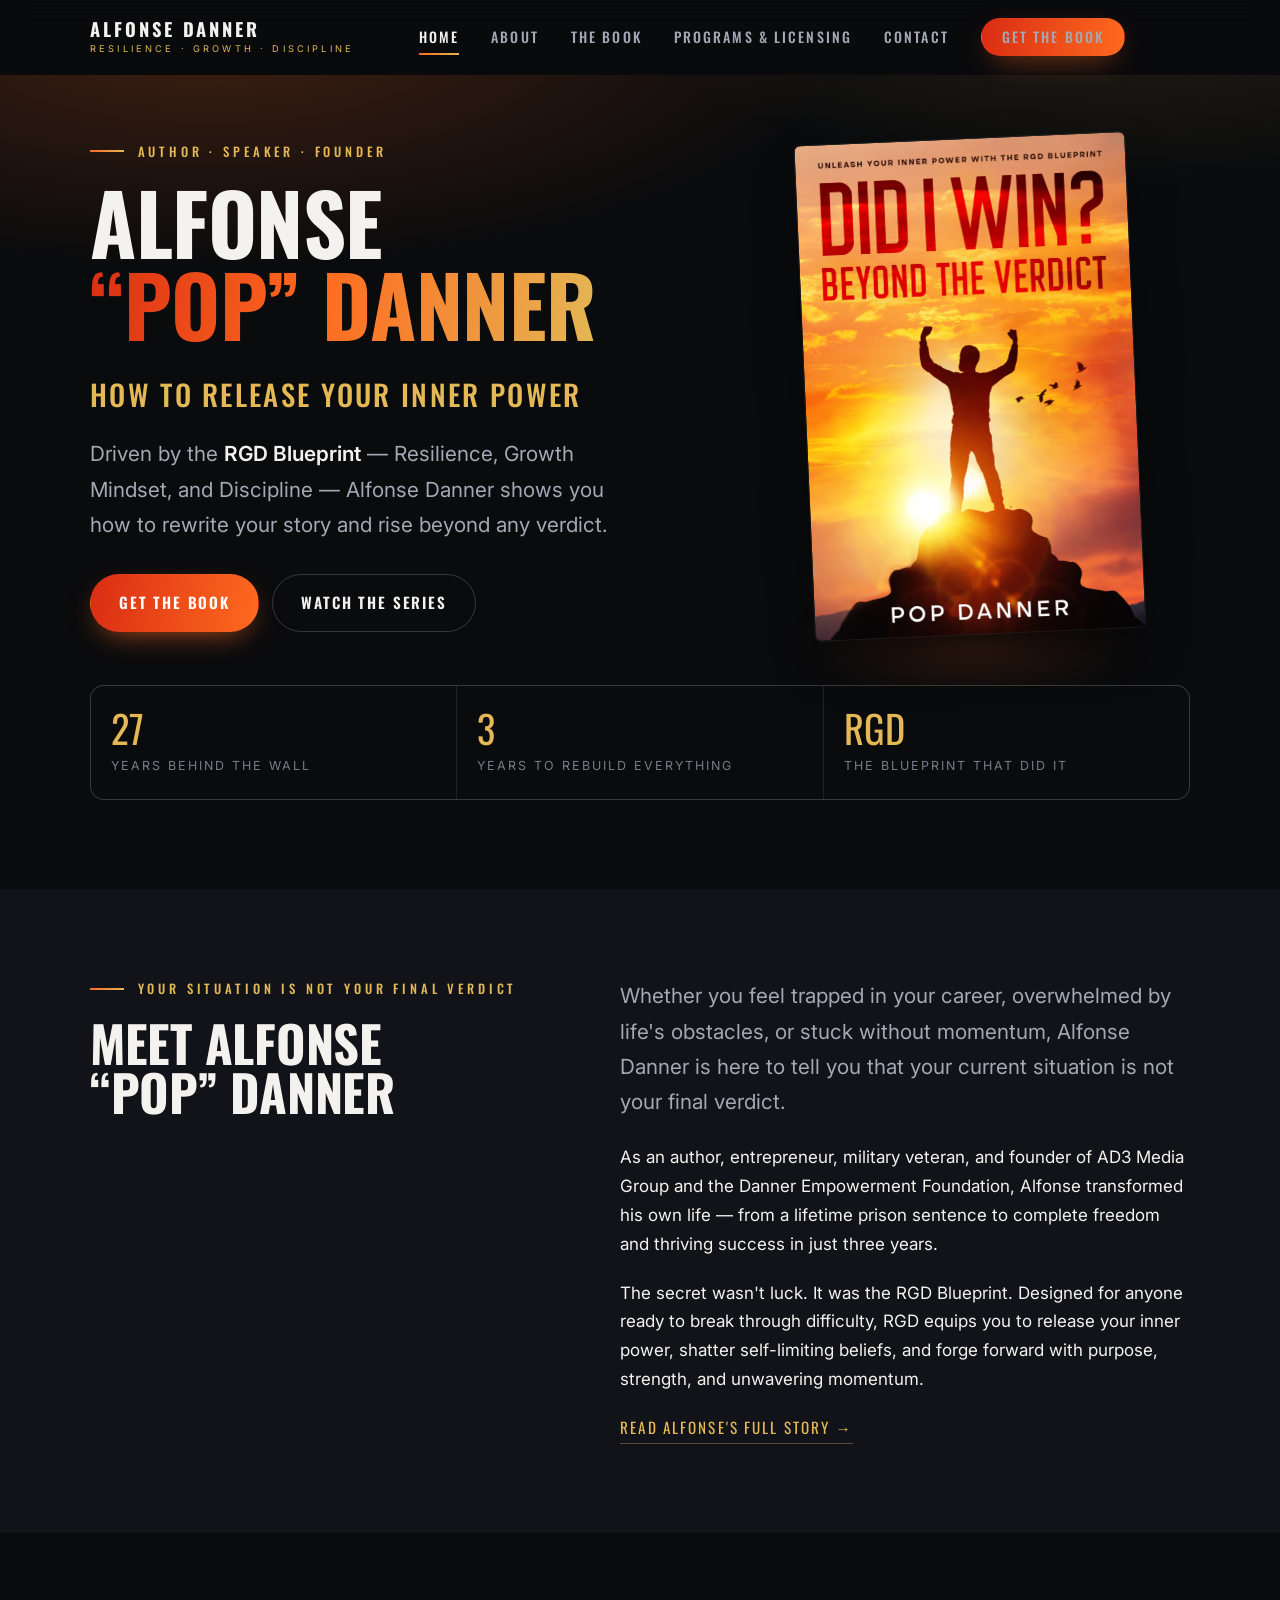
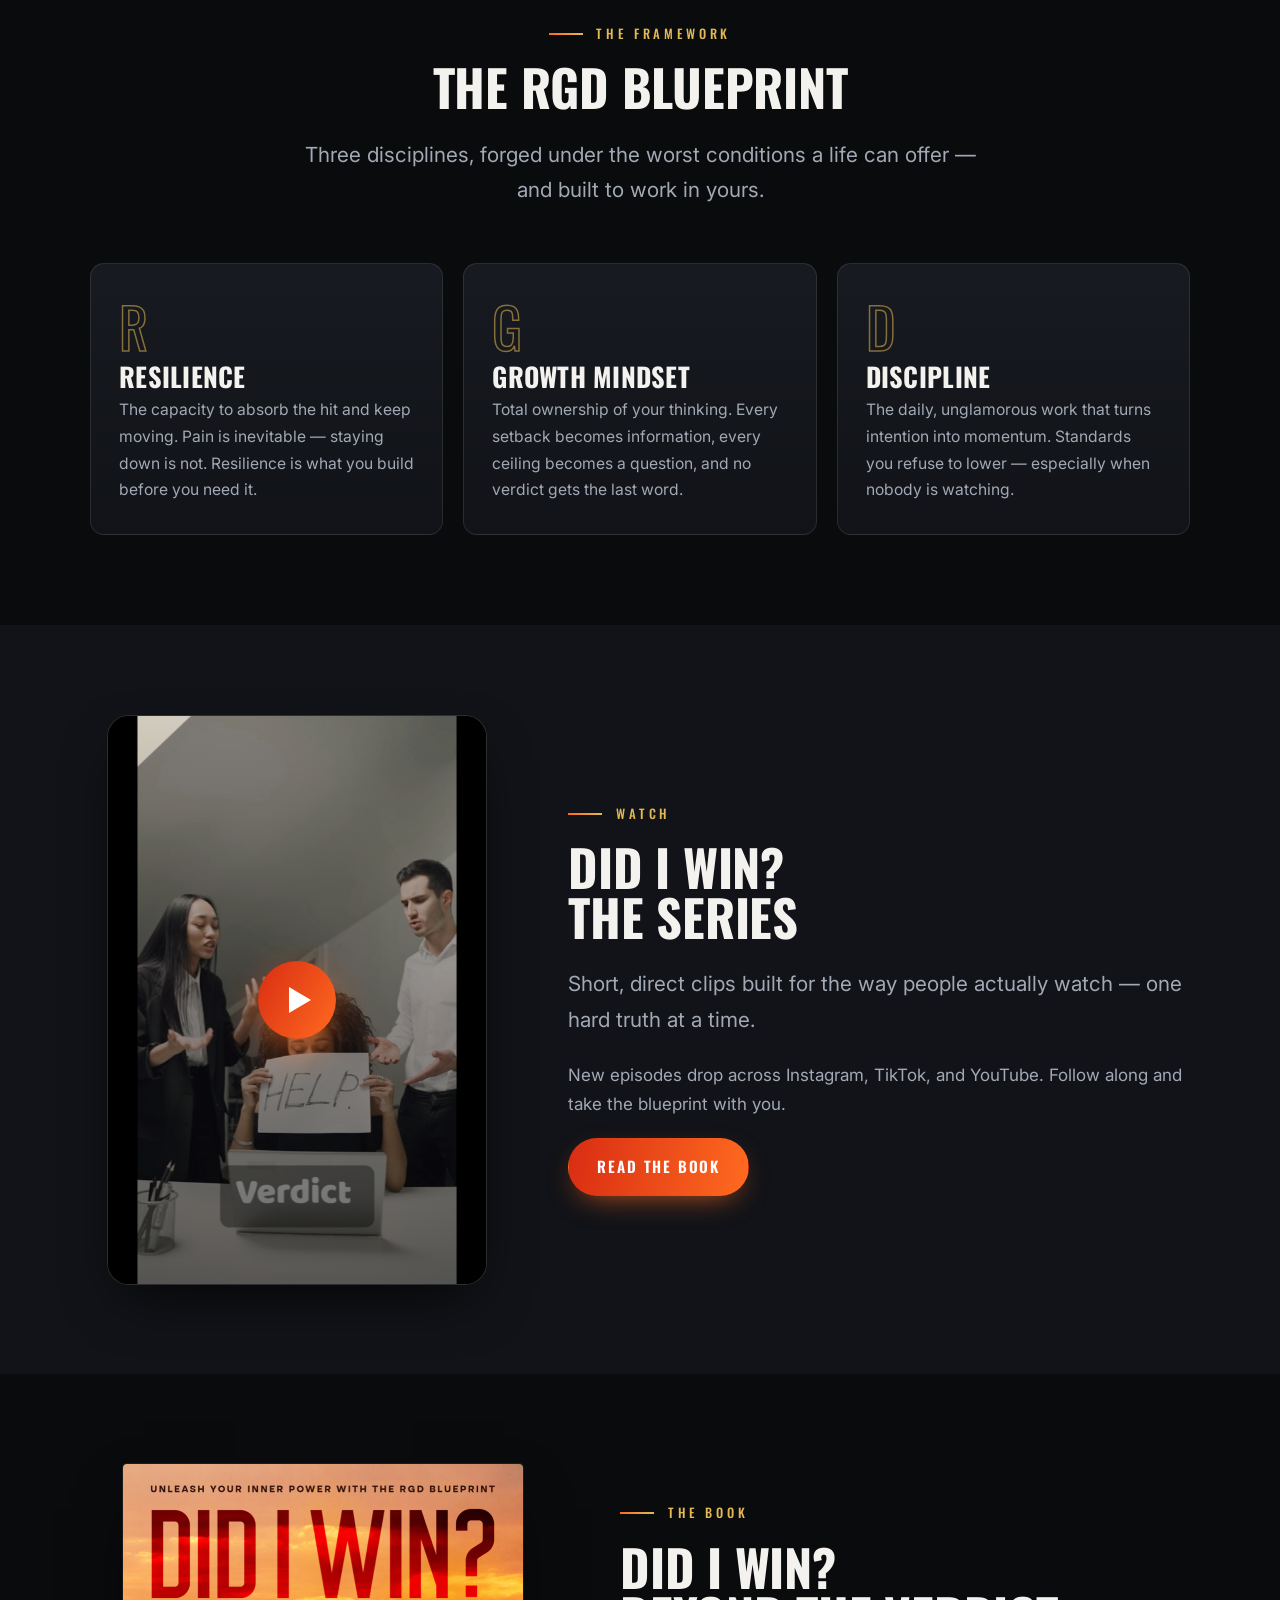
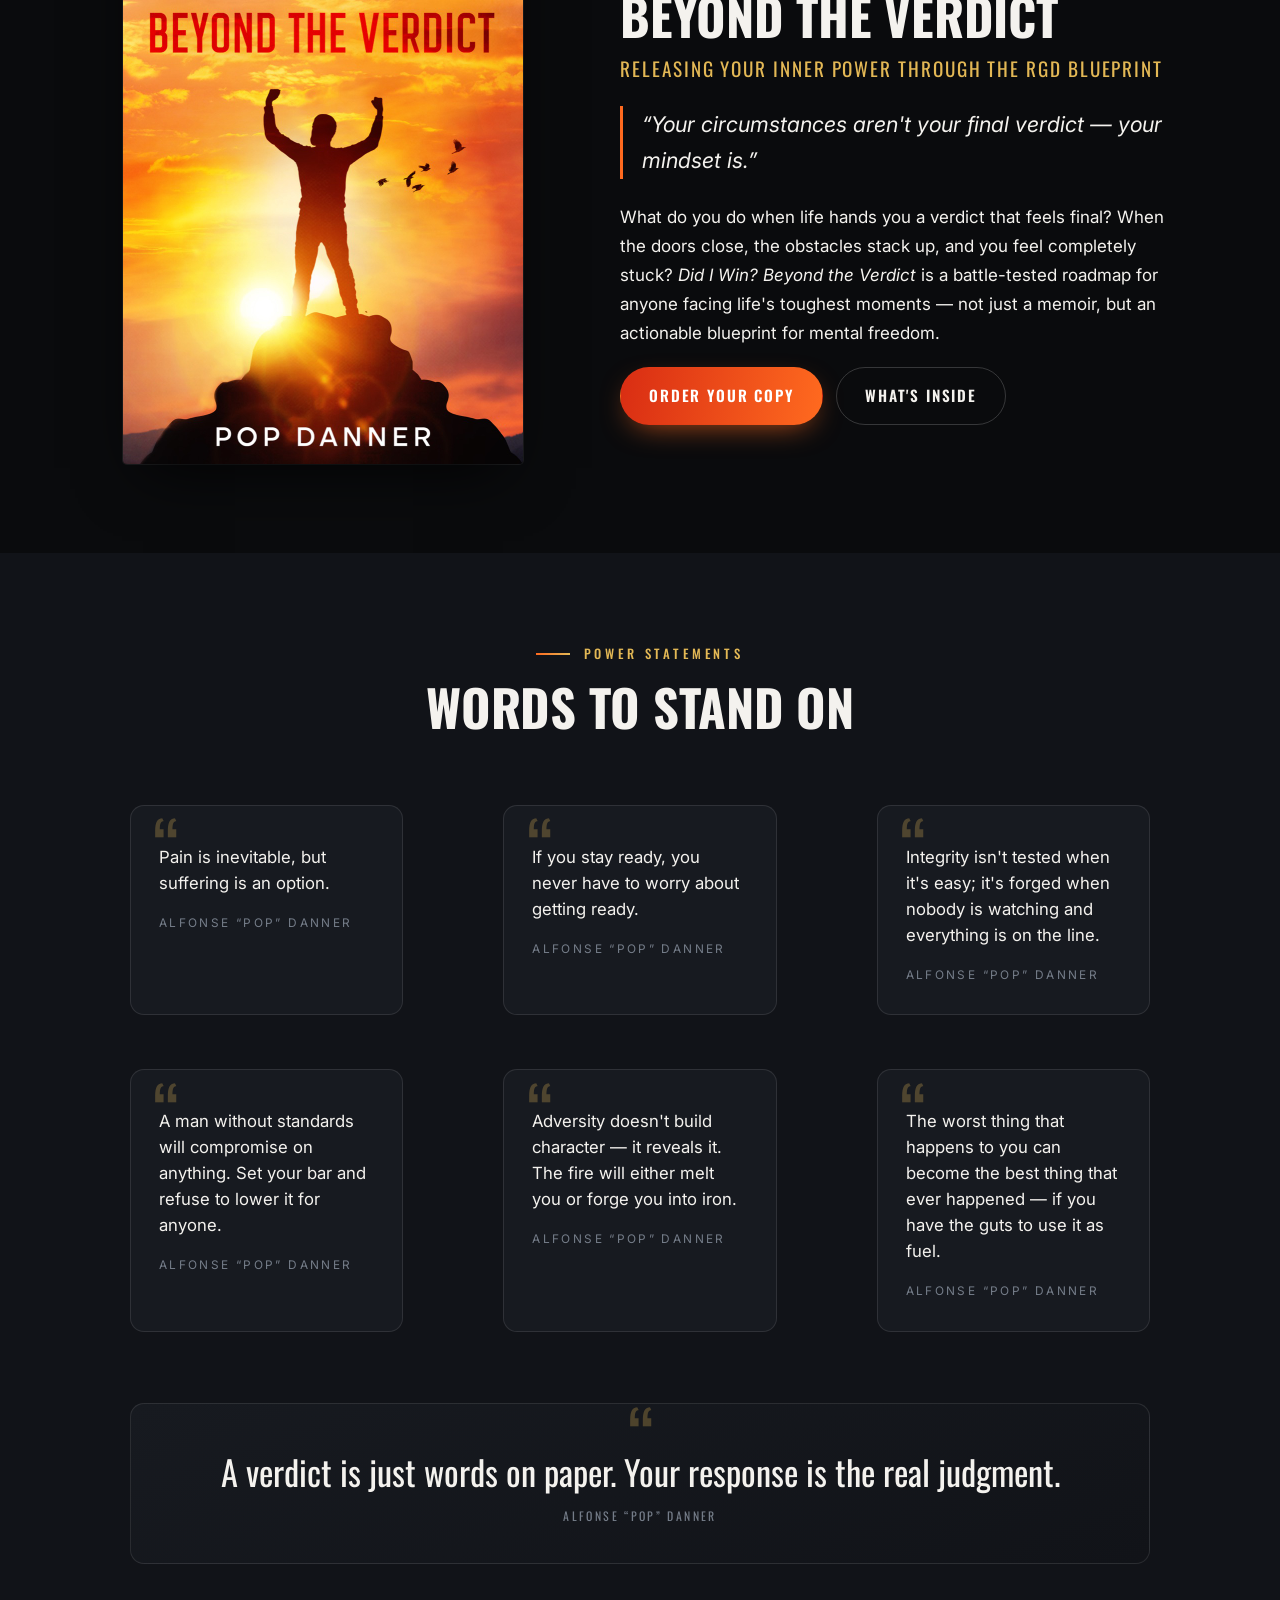
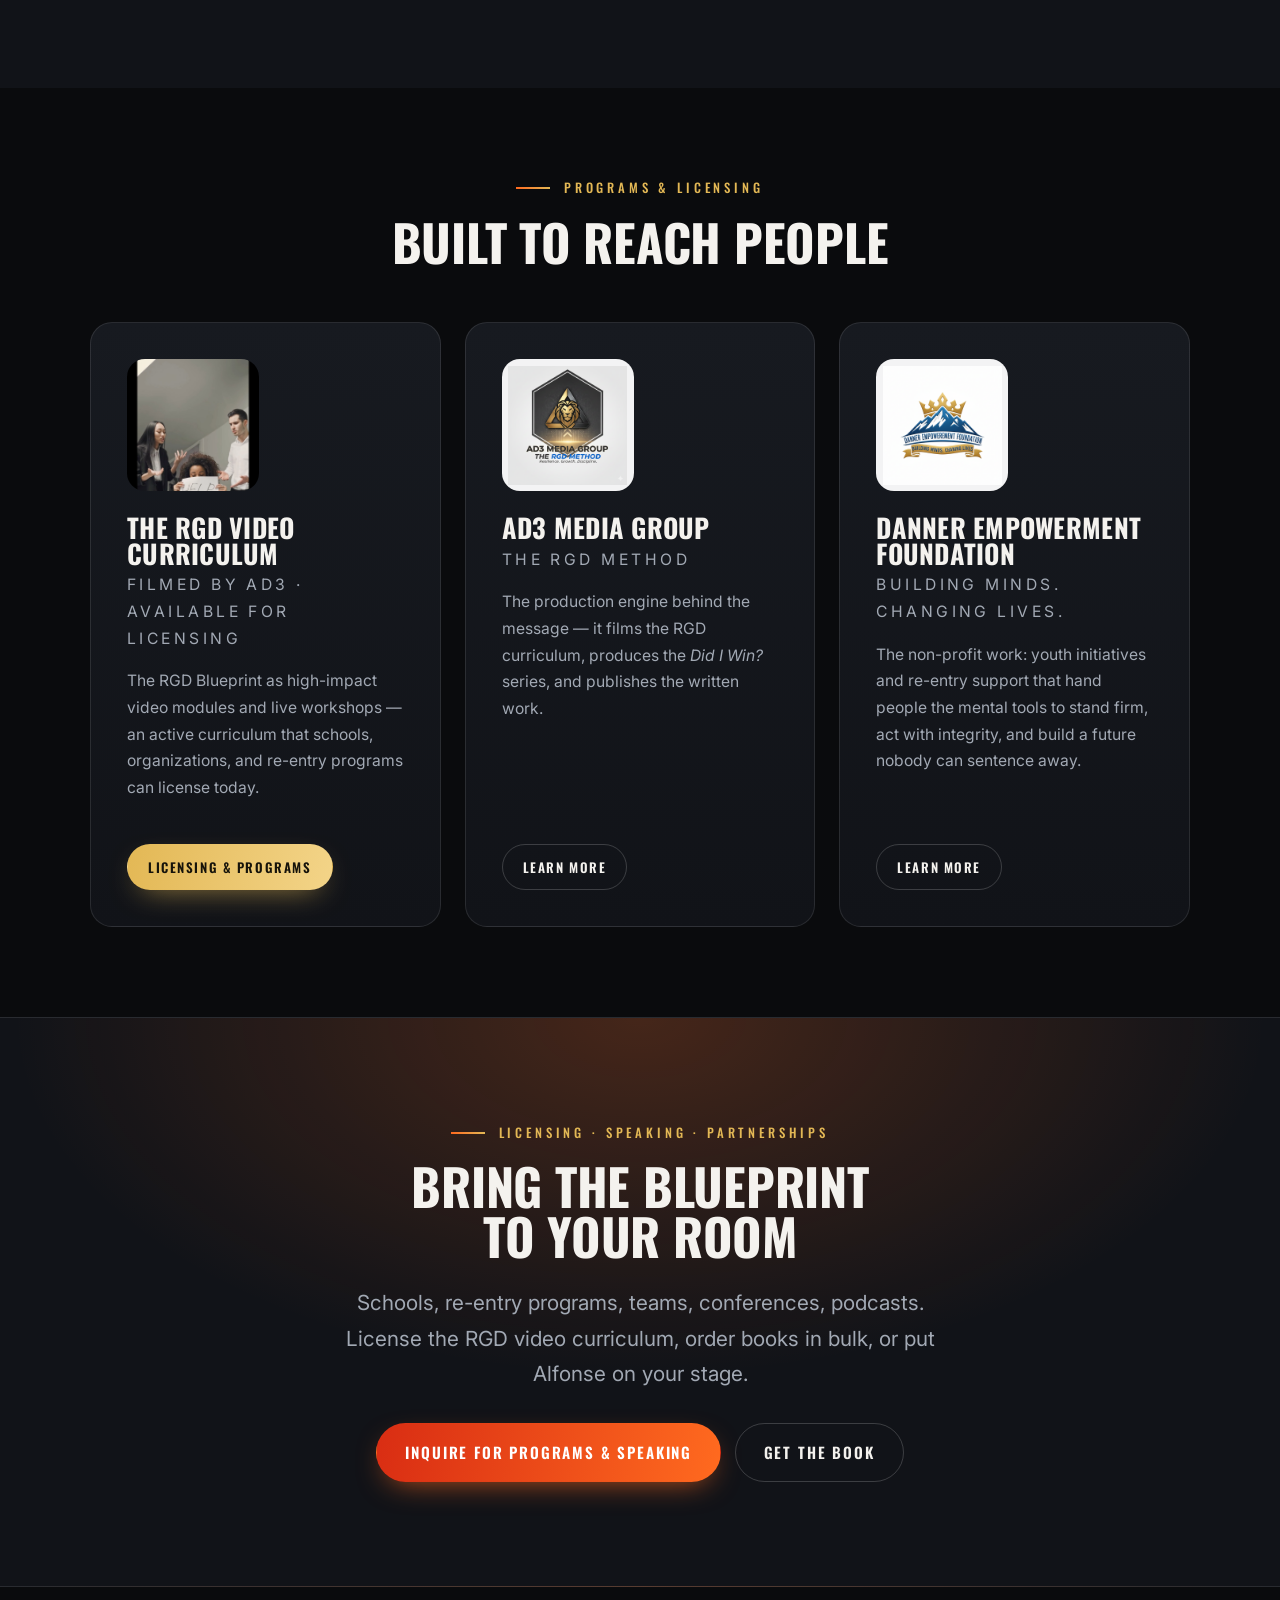
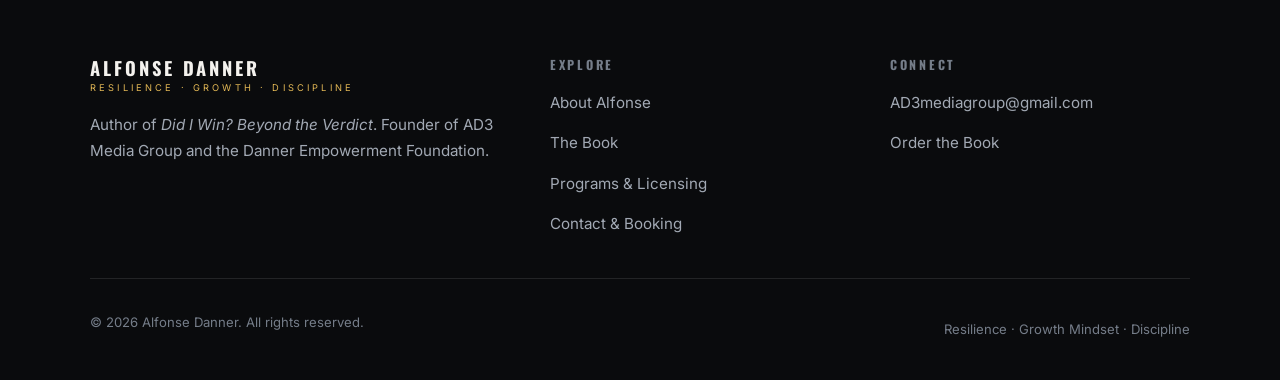
==== commit b3301417: "Round 2: name-first hero, Programs & Licensing, curriculum + form subjects Co-Authored-By: Claude Op" ====
--- a/index.html
+++ b/index.html
@@ -53,7 +53,7 @@
       <a href="index.html" aria-current="page">Home</a>
       <a href="about.html">About</a>
       <a href="book.html">The Book</a>
-      <a href="ventures.html">Media &amp; Ventures</a>
+      <a href="ventures.html">Programs &amp; Licensing</a>
       <a href="contact.html">Contact</a>
       <a class="btn btn--sm" data-link="bookAmazon" data-link-wrap href="#">Get the Book</a>
     </nav>
@@ -79,7 +79,8 @@
       <div class="hero__grid">
         <div>
           <p class="eyebrow">Author · Speaker · Founder</p>
-          <h1>How to Release<br><span class="gradient-text">Your Inner Power</span></h1>
+          <h1>Alfonse<br><span class="gradient-text">“Pop” Danner</span></h1>
+          <p class="hero__promise">How to Release Your Inner Power</p>
           <p class="hero__sub">
             Driven by the <strong>RGD Blueprint</strong> — Resilience, Growth Mindset, and Discipline —
             Alfonse Danner shows you how to rewrite your story and rise beyond any verdict.
@@ -90,6 +91,11 @@
           </div>
         </div>
 
+        <!-- PHOTO SWAP: when Alfonse's headshot arrives, save it as
+             assets/img/alfonse.jpg and replace the img below with:
+             <img src="assets/img/alfonse.jpg" width="600" height="750"
+                  alt="Alfonse “Pop” Danner" fetchpriority="high">
+             The book cover already appears full-size in The Book section. -->
         <div class="hero__art">
           <img src="assets/img/book-cover.jpg" width="600" height="900"
                alt="Book cover: Did I Win? Beyond the Verdict by Pop Danner" fetchpriority="high">
@@ -247,16 +253,26 @@
   <section class="section">
     <div class="wrap">
       <div class="section-head section-head--center">
-        <p class="eyebrow eyebrow--center">Media &amp; Ventures</p>
+        <p class="eyebrow eyebrow--center">Programs &amp; Licensing</p>
         <h2>Built to Reach People</h2>
       </div>
 
       <div class="venture-grid">
+        <article class="venture reveal">
+          <div class="venture__logo venture__logo--photo"><img src="assets/img/video-poster.jpg" width="132" height="132" loading="lazy" alt="Still from the RGD video curriculum"></div>
+          <h3>The RGD Video Curriculum</h3>
+          <p class="venture__kicker">Filmed by AD3 · Available for Licensing</p>
+          <p>The RGD Blueprint as high-impact video modules and live workshops — an active curriculum that schools, organizations, and re-entry programs can license today.</p>
+          <div class="btn-row">
+            <a class="btn btn--gold btn--sm" href="ventures.html">Licensing &amp; Programs</a>
+          </div>
+        </article>
+
         <article class="venture reveal">
           <div class="venture__logo"><img src="assets/img/ad3-logo.png" width="132" height="132" loading="lazy" alt="AD3 Media Group logo"></div>
           <h3>AD3 Media Group</h3>
           <p class="venture__kicker">The RGD Method</p>
-          <p>The media arm behind the message — publishing, short-form video, and content built to carry Resilience, Growth Mindset, and Discipline to the people who need it most.</p>
+          <p>The production engine behind the message — it films the RGD curriculum, produces the <em>Did I Win?</em> series, and publishes the written work.</p>
           <div class="btn-row">
             <a class="btn btn--ghost btn--sm" href="ventures.html">Learn More</a>
           </div>
@@ -278,11 +294,11 @@
   <!-- ============================ CTA ============================ -->
   <section class="cta-band">
     <div class="wrap">
-      <p class="eyebrow eyebrow--center">Speaking · Media · Partnerships</p>
+      <p class="eyebrow eyebrow--center">Licensing · Speaking · Partnerships</p>
       <h2>Bring the Blueprint<br>to Your Room</h2>
-      <p class="lede">Schools, re-entry programs, teams, conferences, podcasts. If the people in front of you need to hear that a verdict isn't final, let's talk.</p>
+      <p class="lede">Schools, re-entry programs, teams, conferences, podcasts. License the RGD video curriculum, order books in bulk, or put Alfonse on your stage.</p>
       <div class="btn-row">
-        <a class="btn" href="contact.html">Book Alfonse</a>
+        <a class="btn" href="contact.html">Inquire for Programs &amp; Speaking</a>
         <a class="btn btn--ghost" data-link="bookAmazon" data-link-wrap href="#">Get the Book</a>
       </div>
     </div>
@@ -316,7 +332,7 @@
         <ul class="footer-links">
           <li><a href="about.html">About Alfonse</a></li>
           <li><a href="book.html">The Book</a></li>
-          <li><a href="ventures.html">Media &amp; Ventures</a></li>
+          <li><a href="ventures.html">Programs &amp; Licensing</a></li>
           <li><a href="contact.html">Contact &amp; Booking</a></li>
           <li data-link-wrap><a data-link="linktree" href="#">All Links</a></li>
         </ul>
--- a/assets/css/styles.css
+++ b/assets/css/styles.css
@@ -313,7 +313,16 @@
   gap: clamp(2rem, 5vw, 4.5rem);
   align-items: center;
 }
-.hero h1 { margin-bottom: .35em; }
+.hero h1 { margin-bottom: .3em; }
+.hero__promise {
+  font-family: var(--font-display);
+  font-size: clamp(1.2rem, 2.6vw, 1.8rem);
+  font-weight: 500;
+  letter-spacing: .08em;
+  text-transform: uppercase;
+  color: var(--gold);
+  margin: 0 0 1.1rem;
+}
 .hero__sub { font-size: clamp(1.05rem, 1.75vw, 1.3rem); color: var(--text-muted); max-width: 34rem; }
 .hero__sub strong { color: var(--text); font-weight: 600; }
 .hero .btn-row { margin-top: 2rem; }
@@ -583,6 +592,8 @@
   padding: .4rem;
 }
 .venture__logo img { max-height: 100%; width: auto; }
+.venture__logo--photo { background: none; padding: 0; overflow: hidden; }
+.venture__logo--photo img { width: 100%; height: 100%; object-fit: cover; }
 .venture h3 { margin-bottom: .35rem; }
 .venture__kicker {
   font-size: .74rem;
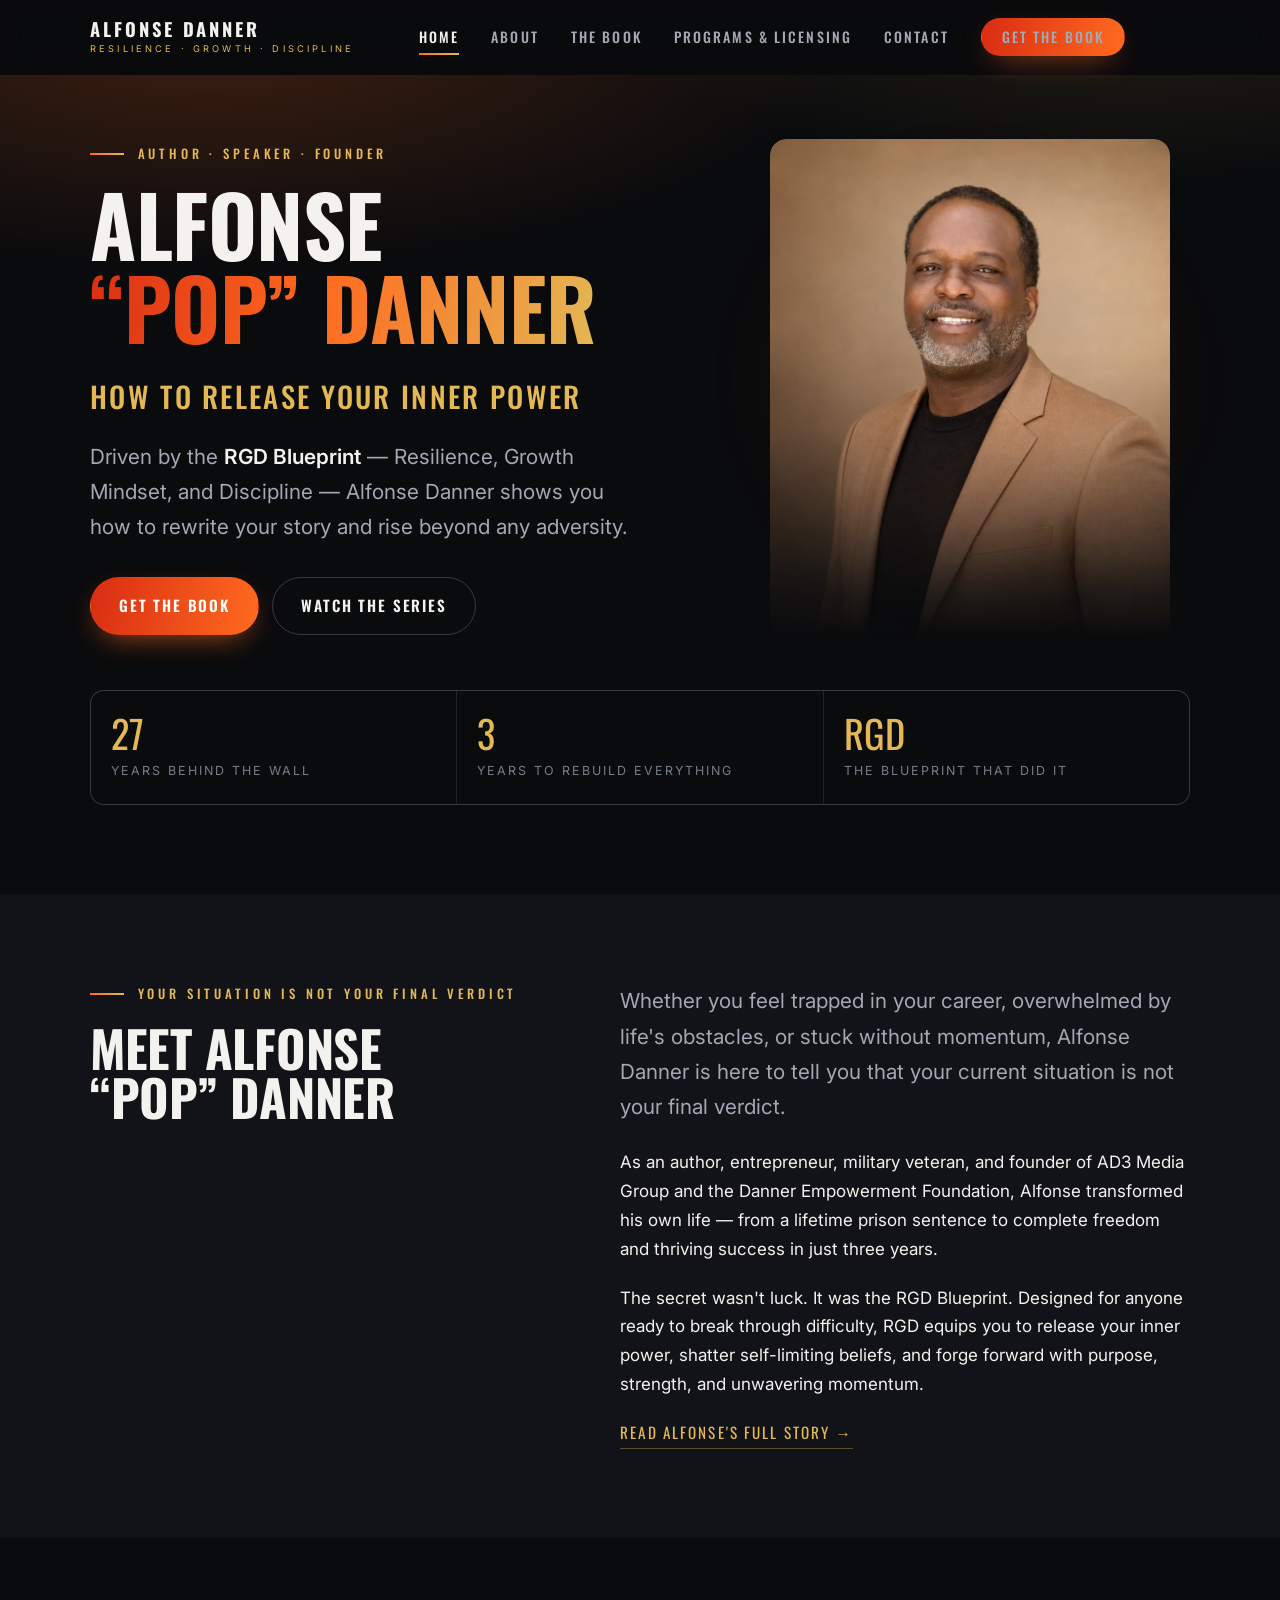
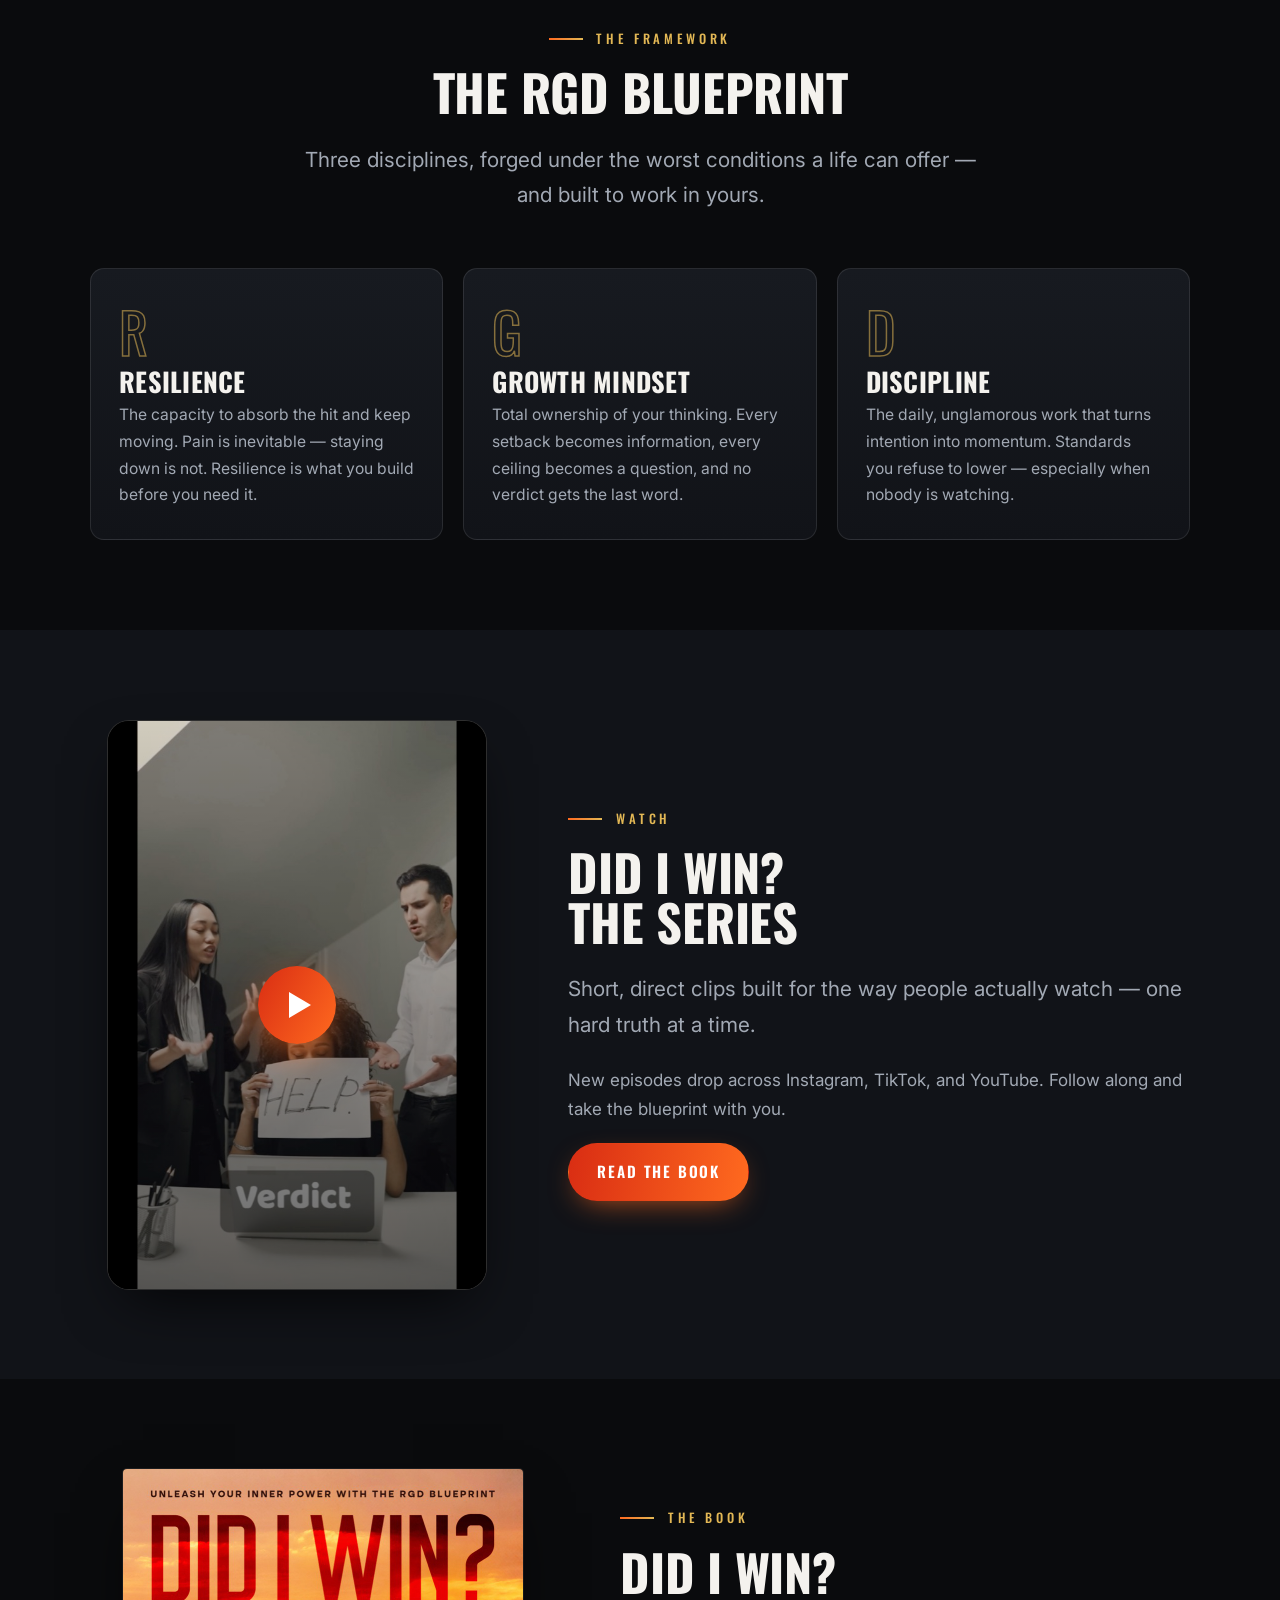
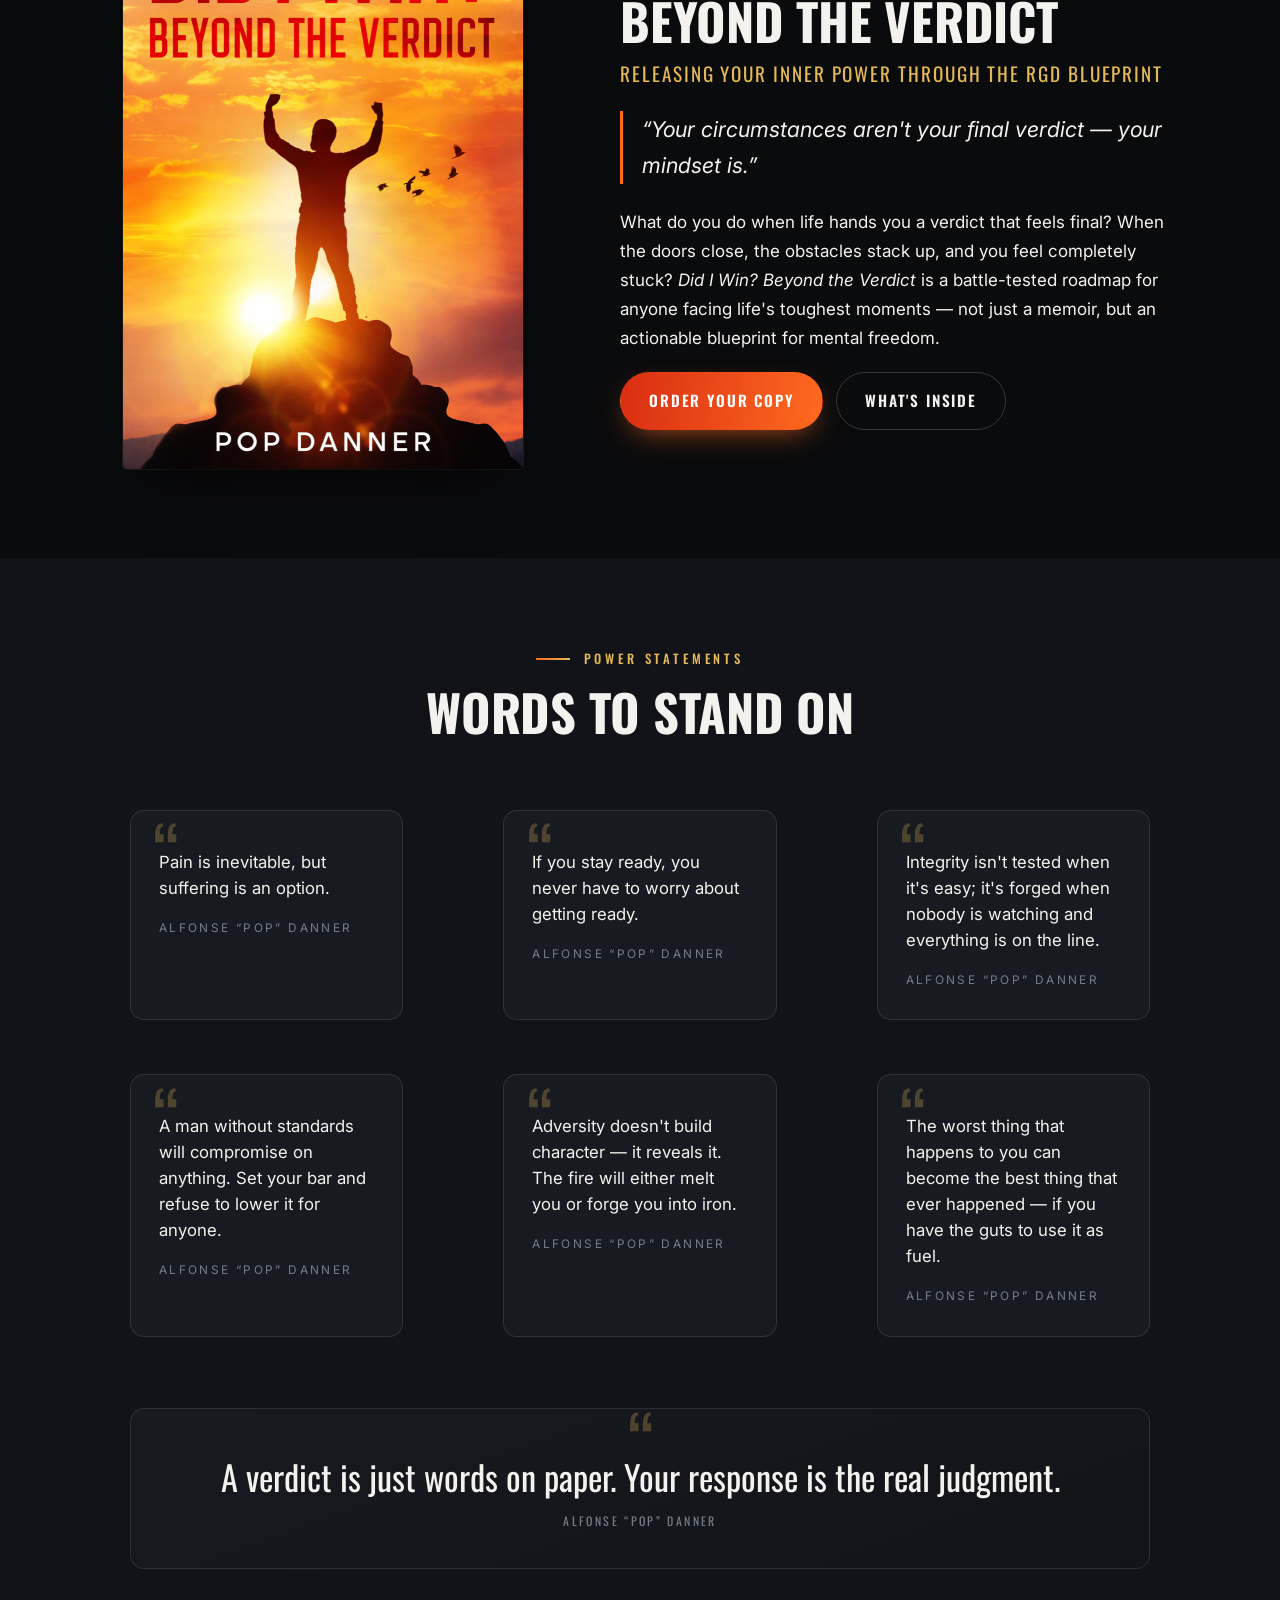
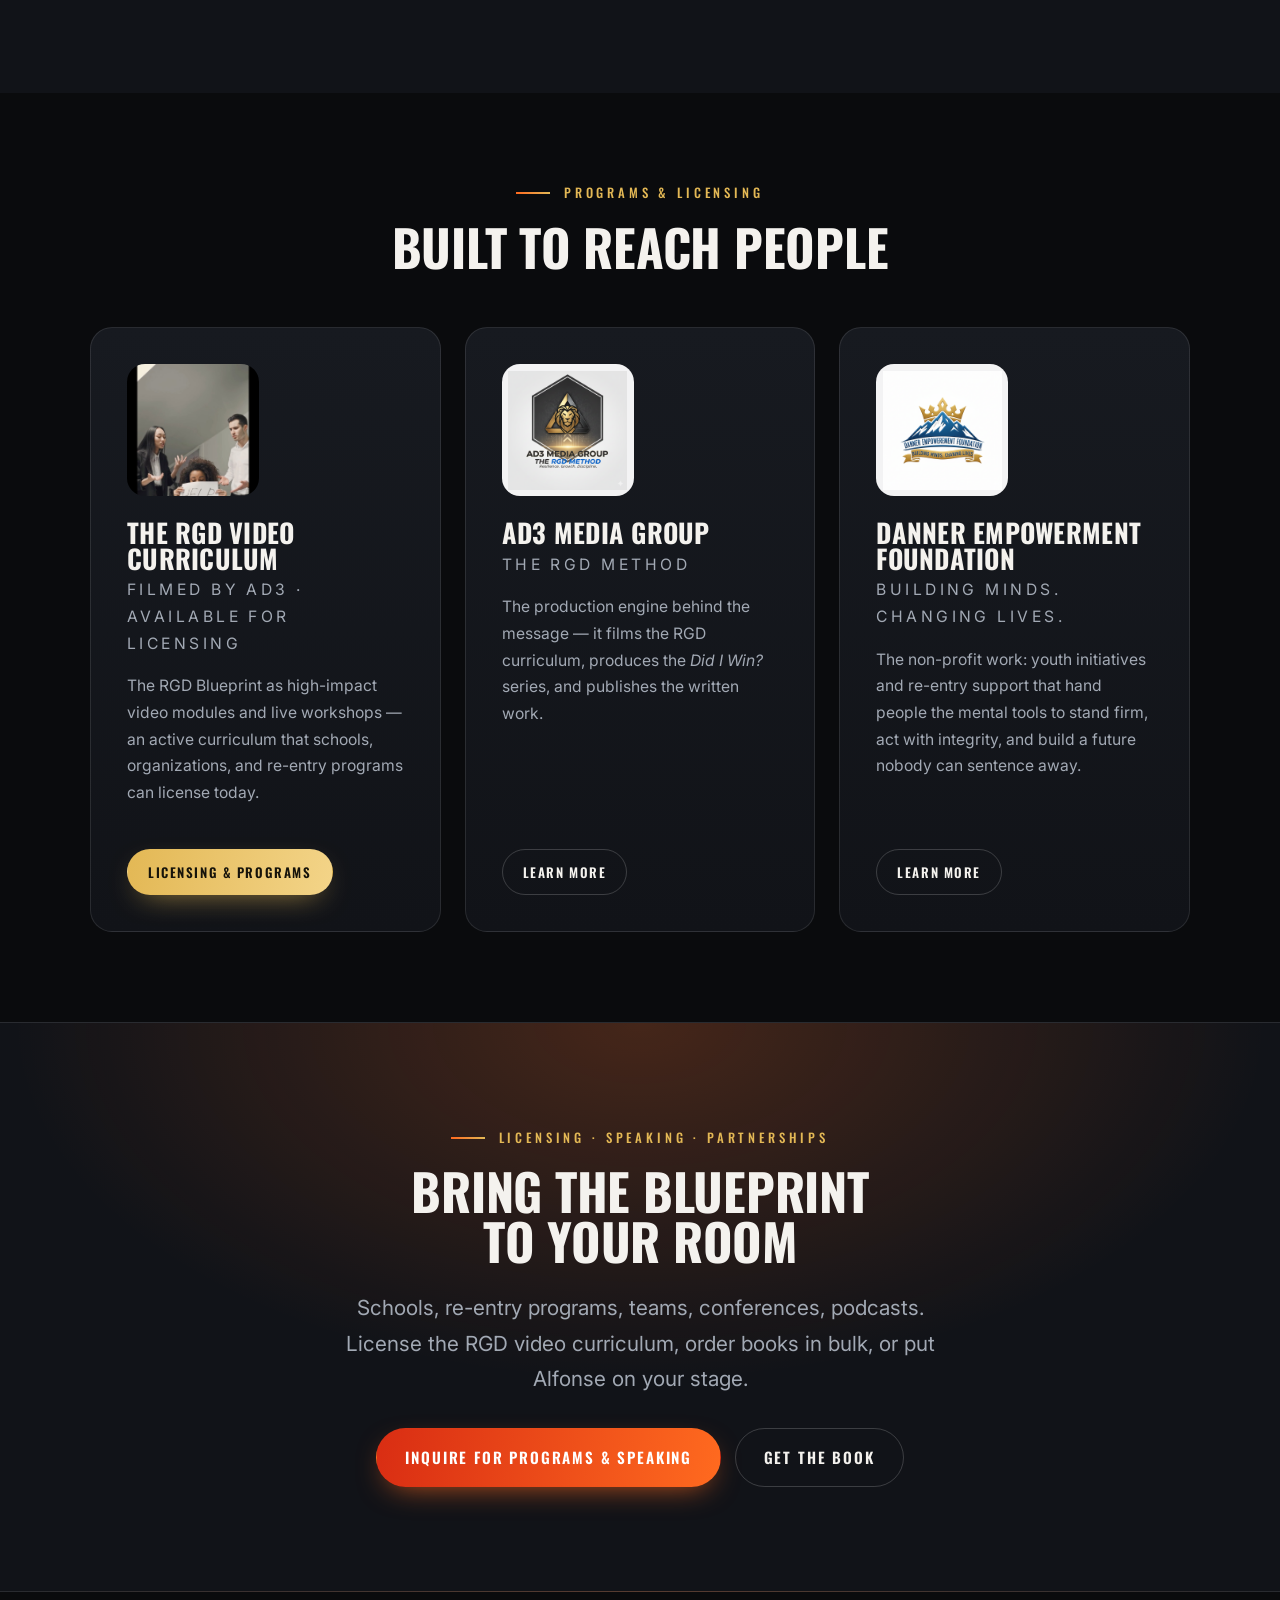
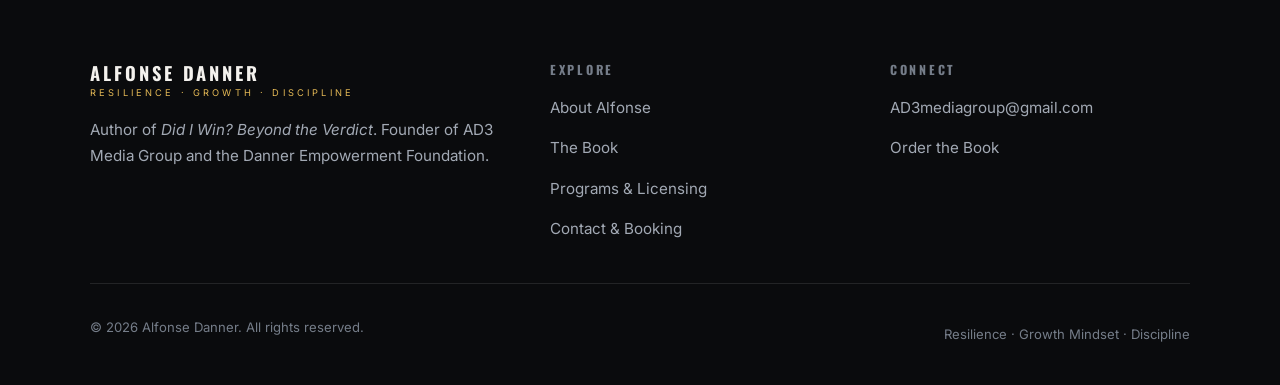
==== commit 0ecf9f3a: "Round 3: author portrait in the hero, 'rise beyond any adversity' - Home hero now leads with Alfonse" ====
--- a/index.html
+++ b/index.html
@@ -10,7 +10,7 @@
 <meta property="og:type" content="website">
 <meta property="og:site_name" content="Alfonse Danner">
 <meta property="og:title" content="Alfonse &quot;Pop&quot; Danner — Release Your Inner Power">
-<meta property="og:description" content="Driven by the RGD Blueprint — Resilience, Growth Mindset, Discipline. Rewrite your story and rise beyond any verdict.">
+<meta property="og:description" content="Driven by the RGD Blueprint — Resilience, Growth Mindset, Discipline. Rewrite your story and rise beyond any adversity.">
 <meta property="og:url" content="https://alfonsedanner.com/">
 <meta property="og:image" content="https://alfonsedanner.com/assets/img/book-cover.jpg">
 <meta name="twitter:card" content="summary_large_image">
@@ -29,6 +29,7 @@
   "name": "Alfonse Danner",
   "alternateName": "Pop Danner",
   "url": "https://alfonsedanner.com/",
+  "image": "https://alfonsedanner.com/assets/img/alfonse.jpg",
   "jobTitle": "Author, Speaker & Entrepreneur",
   "description": "Author of Did I Win? Beyond the Verdict and creator of the RGD Blueprint — Resilience, Growth Mindset, Discipline.",
   "email": "AD3mediagroup@gmail.com",
@@ -83,7 +84,7 @@
           <p class="hero__promise">How to Release Your Inner Power</p>
           <p class="hero__sub">
             Driven by the <strong>RGD Blueprint</strong> — Resilience, Growth Mindset, and Discipline —
-            Alfonse Danner shows you how to rewrite your story and rise beyond any verdict.
+            Alfonse Danner shows you how to rewrite your story and rise beyond any adversity.
           </p>
           <div class="btn-row">
             <a class="btn" data-link="bookAmazon" data-link-wrap href="#">Get the Book</a>
@@ -91,14 +92,10 @@
           </div>
         </div>
 
-        <!-- PHOTO SWAP: when Alfonse's headshot arrives, save it as
-             assets/img/alfonse.jpg and replace the img below with:
-             <img src="assets/img/alfonse.jpg" width="600" height="750"
-                  alt="Alfonse “Pop” Danner" fetchpriority="high">
-             The book cover already appears full-size in The Book section. -->
-        <div class="hero__art">
-          <img src="assets/img/book-cover.jpg" width="600" height="900"
-               alt="Book cover: Did I Win? Beyond the Verdict by Pop Danner" fetchpriority="high">
+        <!-- Swap to assets/img/alfonse-formal.jpg for the charcoal-suit portrait. -->
+        <div class="hero__art hero__art--portrait">
+          <img src="assets/img/alfonse.jpg" width="400" height="500"
+               alt="Alfonse “Pop” Danner" fetchpriority="high">
         </div>
       </div>
 
--- a/assets/css/styles.css
+++ b/assets/css/styles.css
@@ -346,6 +346,28 @@
   z-index: -1;
 }
 
+/* Portrait variant. The tilt belongs to a book, not a person, and the warm
+   studio backdrop would otherwise sit on the dark page as a lit slab — so the
+   photo is squared up and its lower edge is feathered into the background. */
+.hero__art--portrait img {
+  width: min(100%, 400px);
+  aspect-ratio: 4 / 5;      /* trims the frame so the stat strip stays in view */
+  object-fit: cover;
+  object-position: 50% 0%;
+  border-radius: 16px;
+  transform: none;
+  box-shadow: none;
+  -webkit-mask-image: linear-gradient(to bottom, #000 0%, #000 42%, rgba(0, 0, 0, .86) 58%, rgba(0, 0, 0, .5) 74%, rgba(0, 0, 0, .16) 89%, transparent 100%);
+          mask-image: linear-gradient(to bottom, #000 0%, #000 42%, rgba(0, 0, 0, .86) 58%, rgba(0, 0, 0, .5) 74%, rgba(0, 0, 0, .16) 89%, transparent 100%);
+}
+.hero__art--portrait:hover img { transform: translateY(-6px); }
+.hero__art--portrait::after {
+  inset: 6% 4% 10% 4%;
+  height: auto;
+  background: radial-gradient(ellipse at 50% 50%, rgba(255, 106, 31, .28), transparent 68%);
+  filter: blur(46px);
+}
+
 .hero__stats {
   display: grid;
   grid-template-columns: repeat(3, minmax(0, 1fr));
@@ -375,6 +397,7 @@
   .hero__grid { grid-template-columns: 1fr; }
   .hero__art { order: -1; }
   .hero__art img { width: min(70%, 280px); }
+  .hero__art--portrait img { width: min(78%, 330px); }
 }
 
 /* ---------- page hero (interior pages) ---------- */
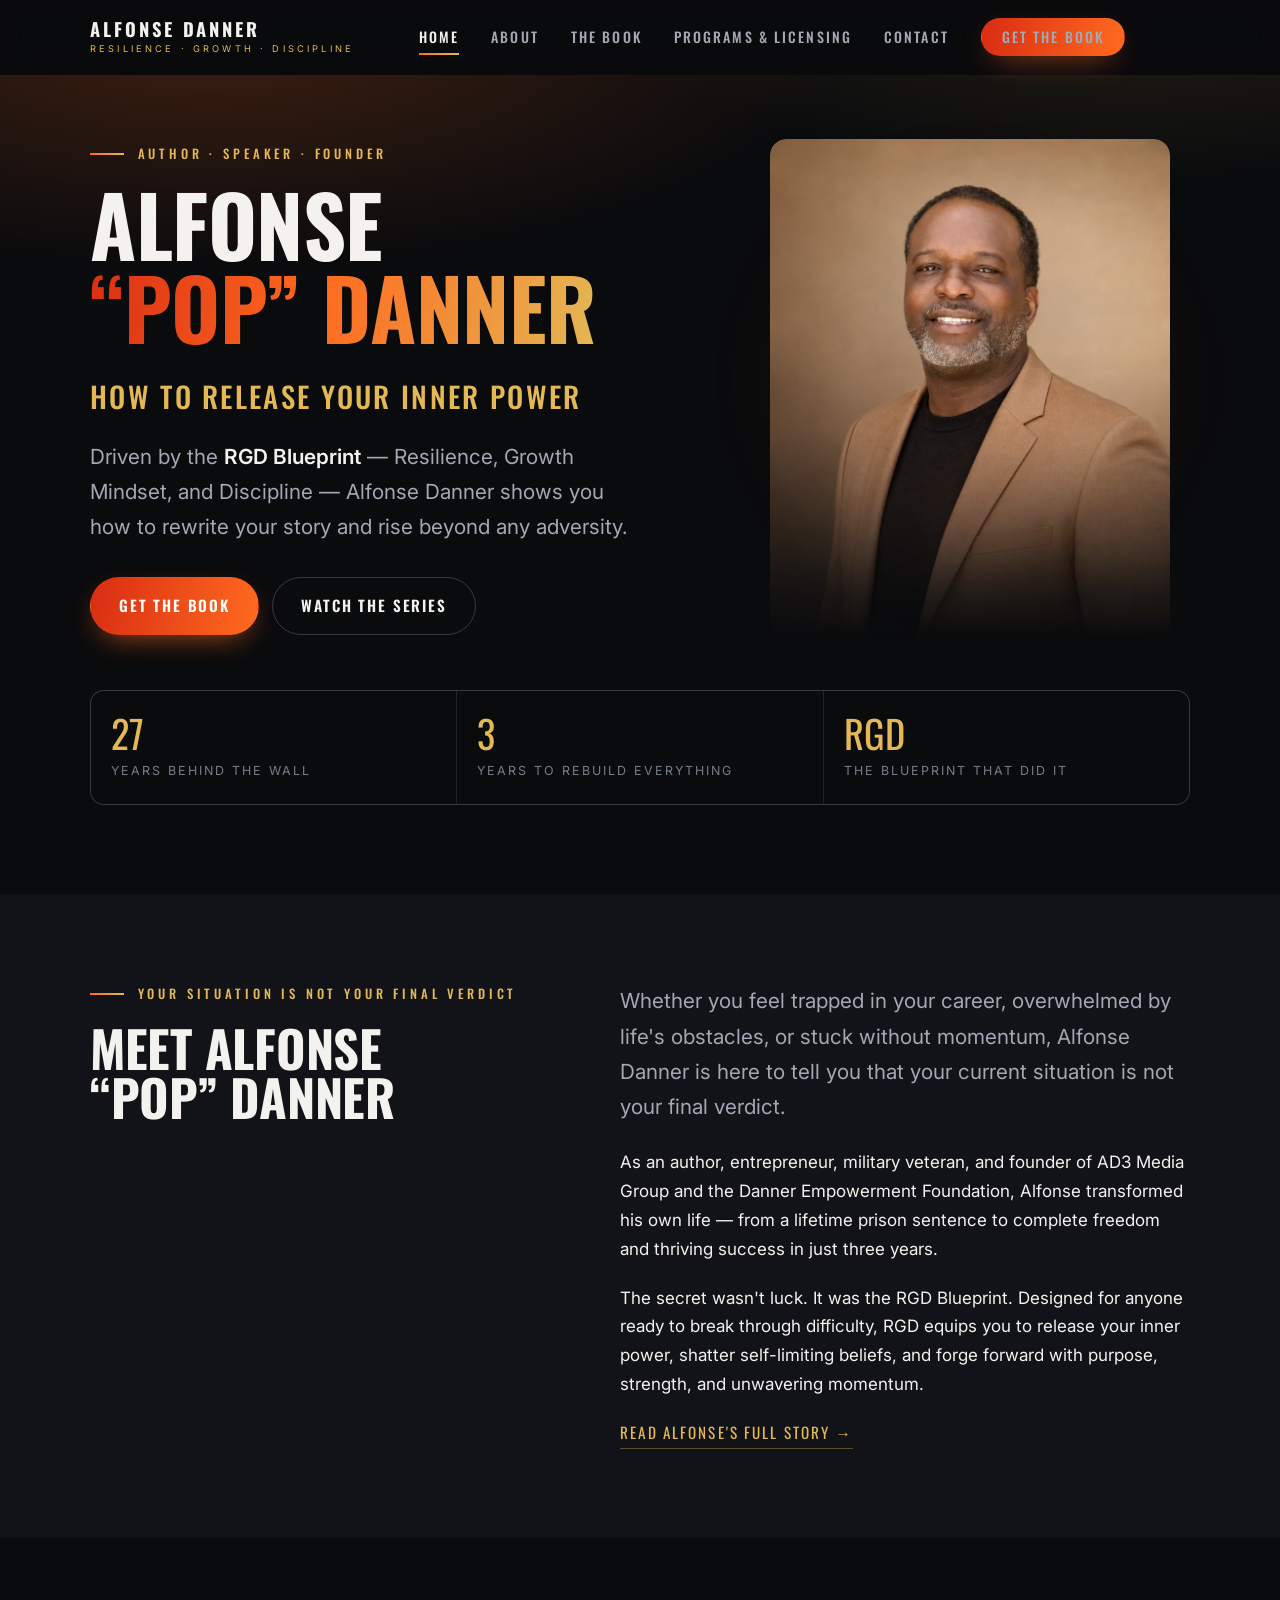
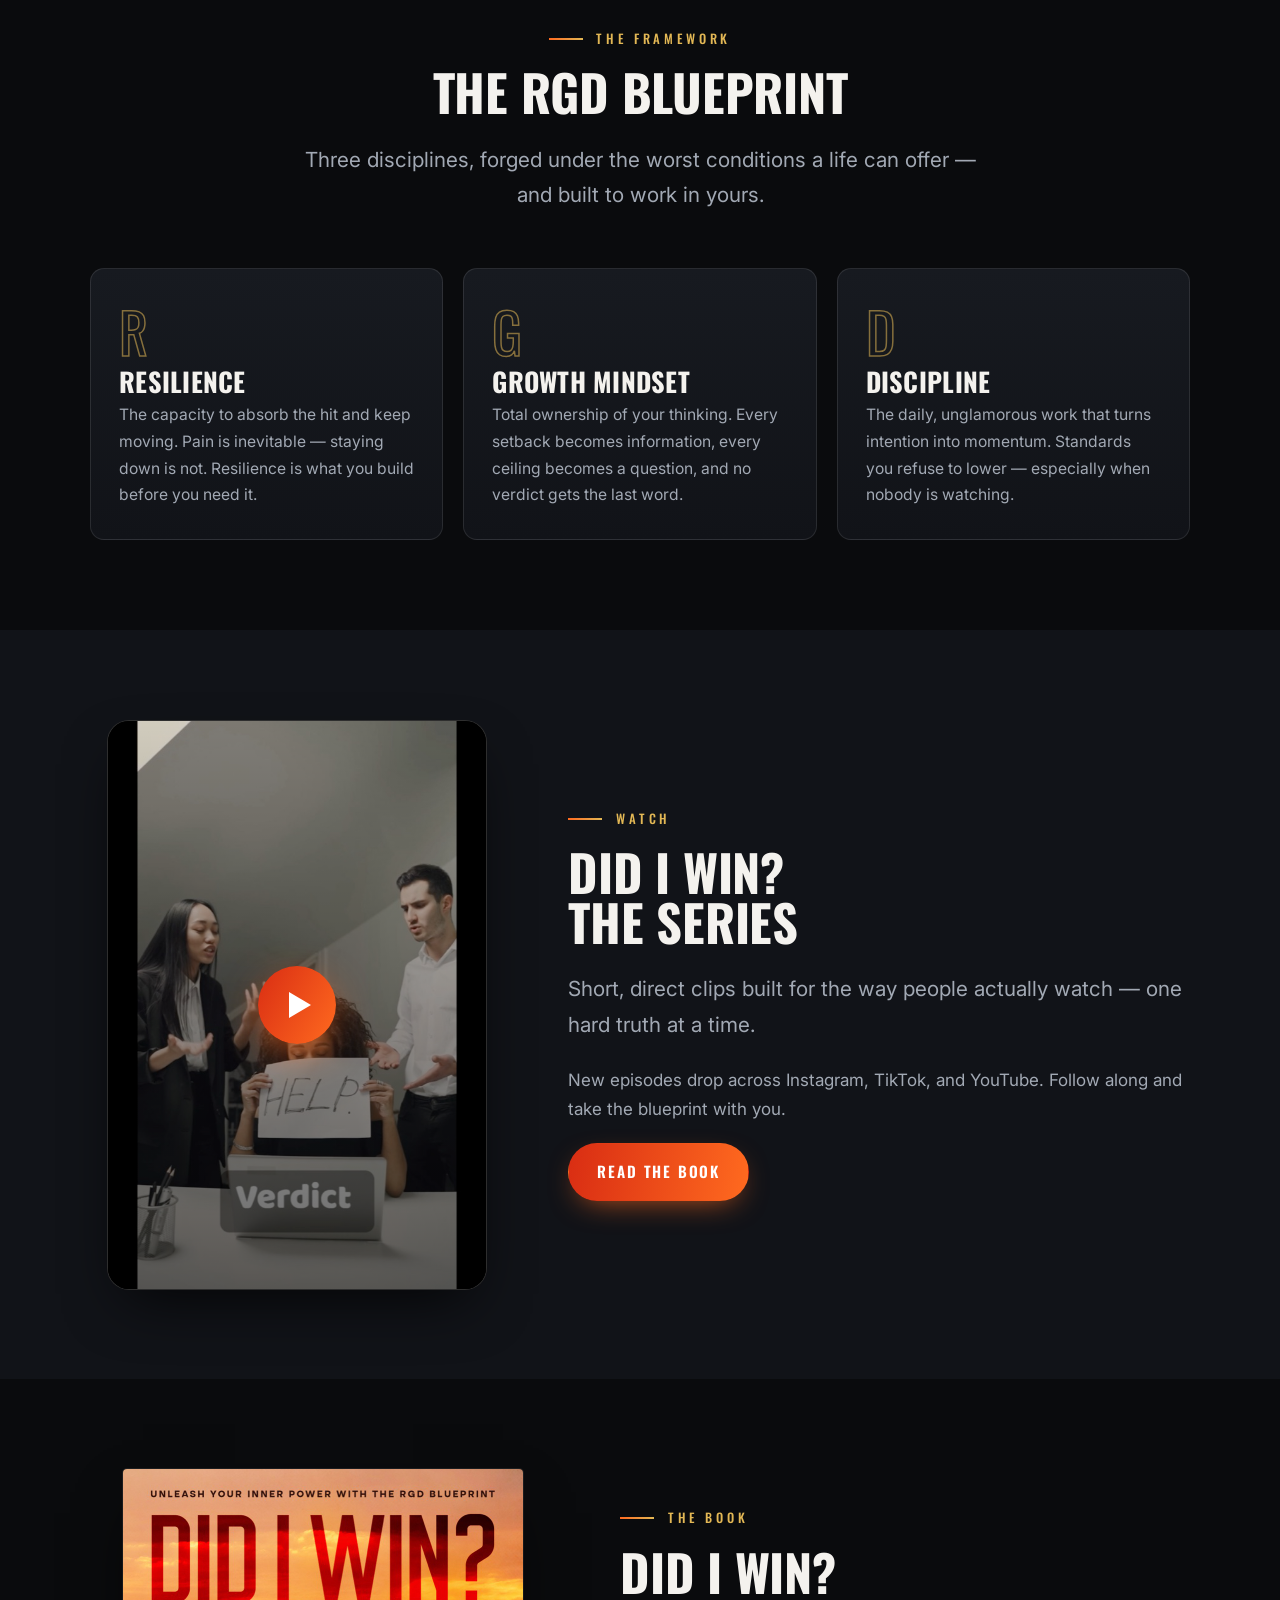
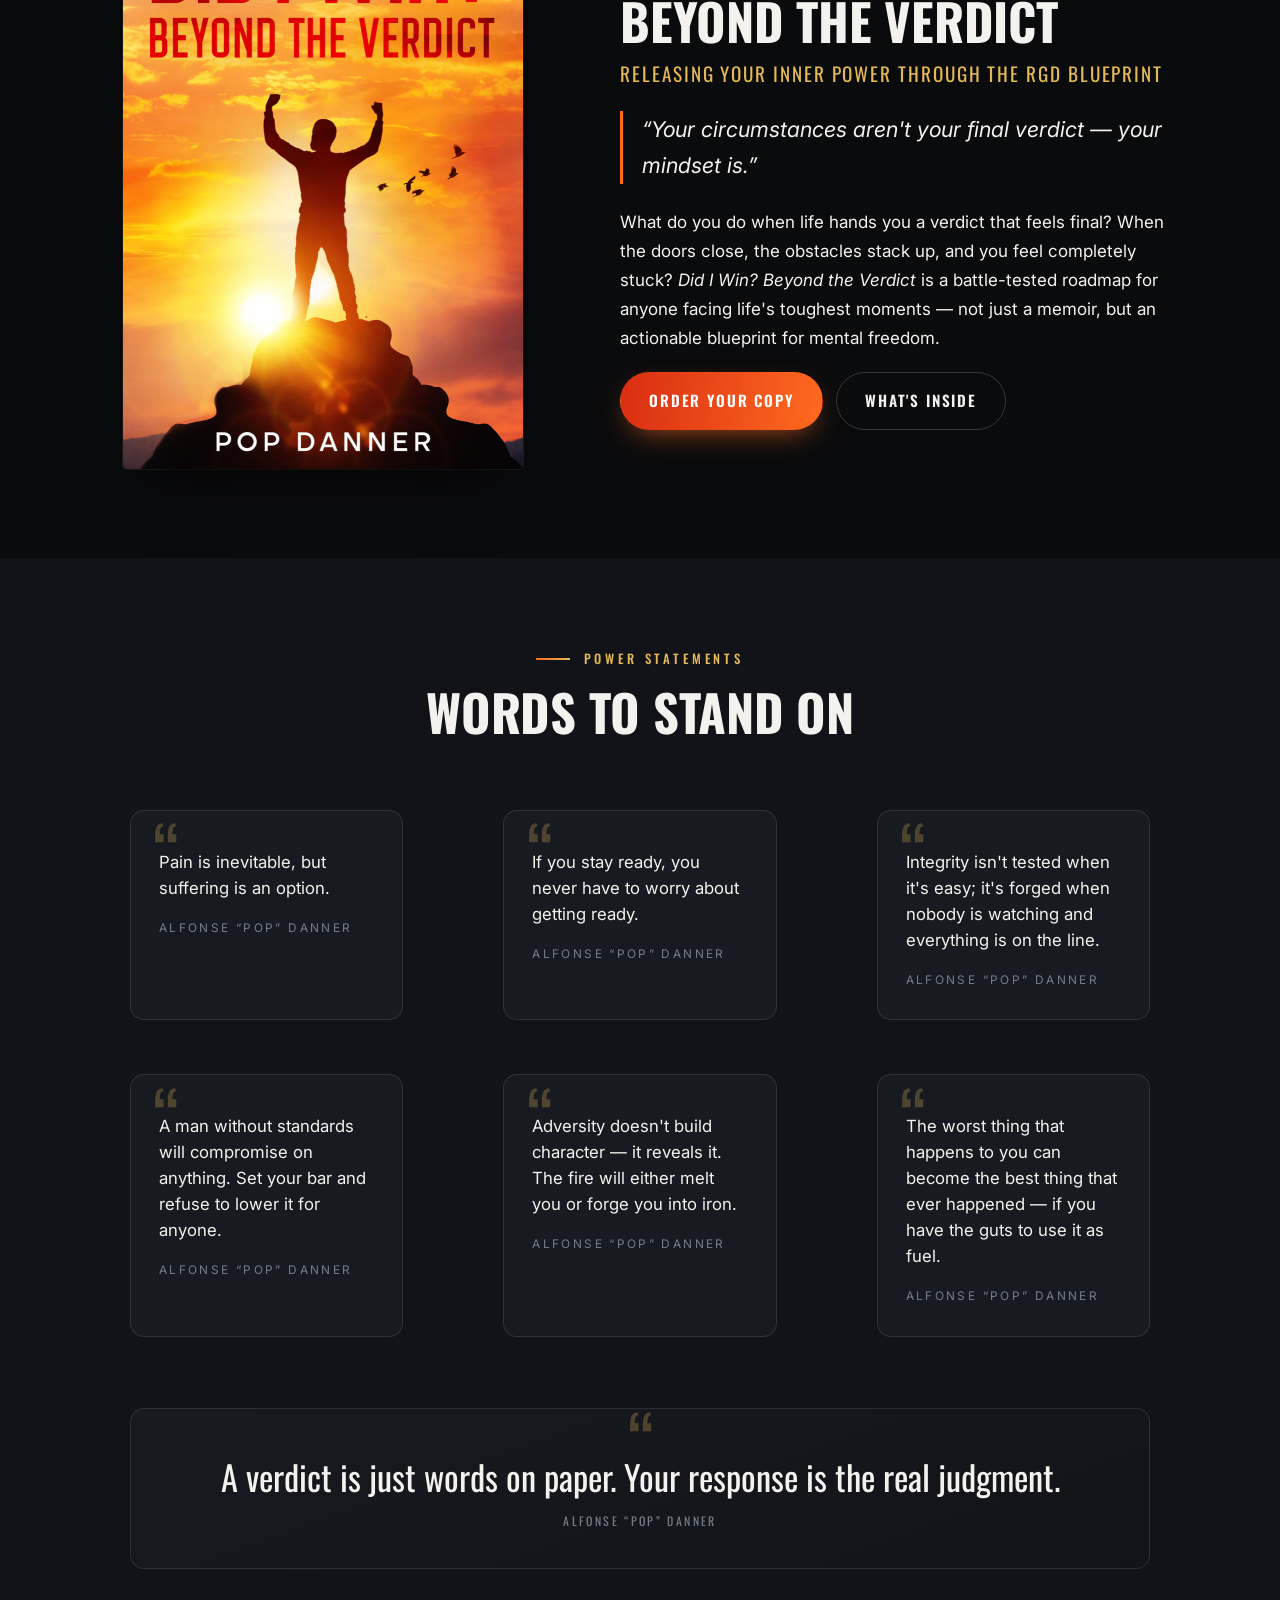
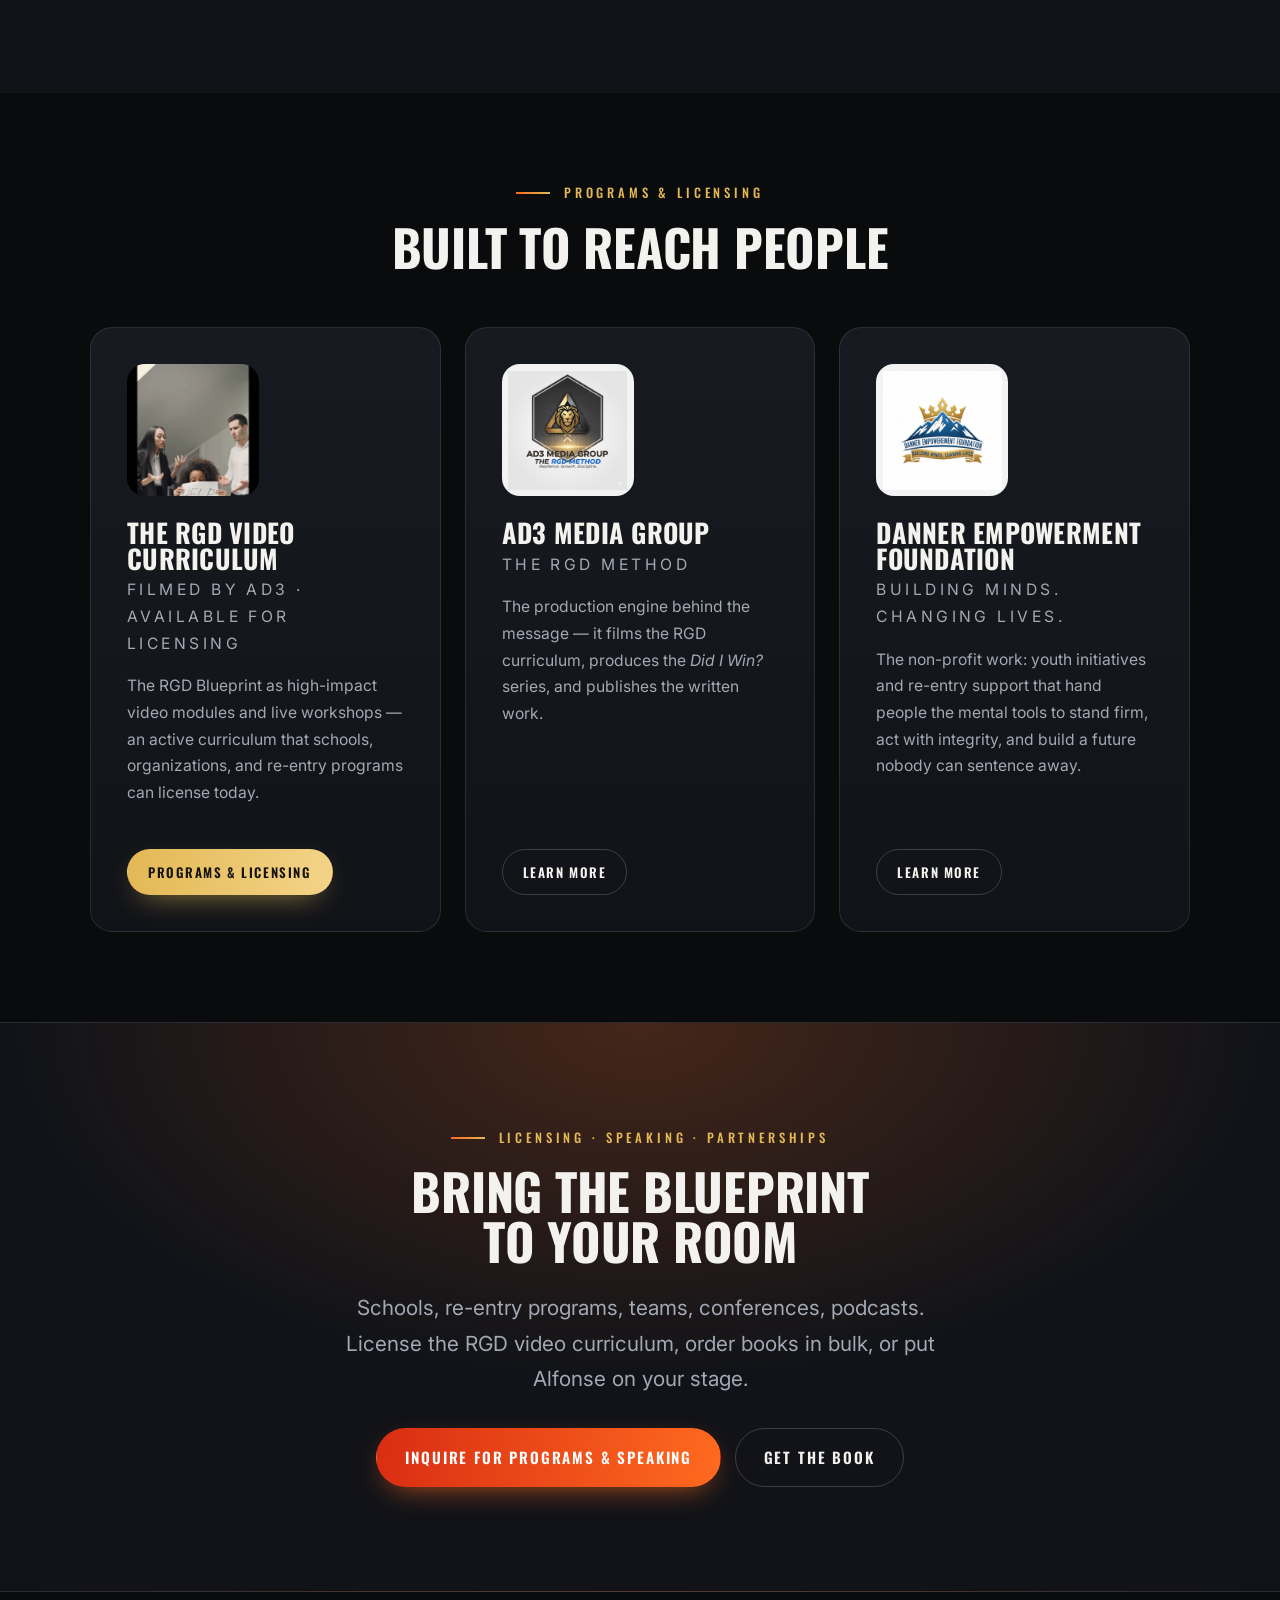
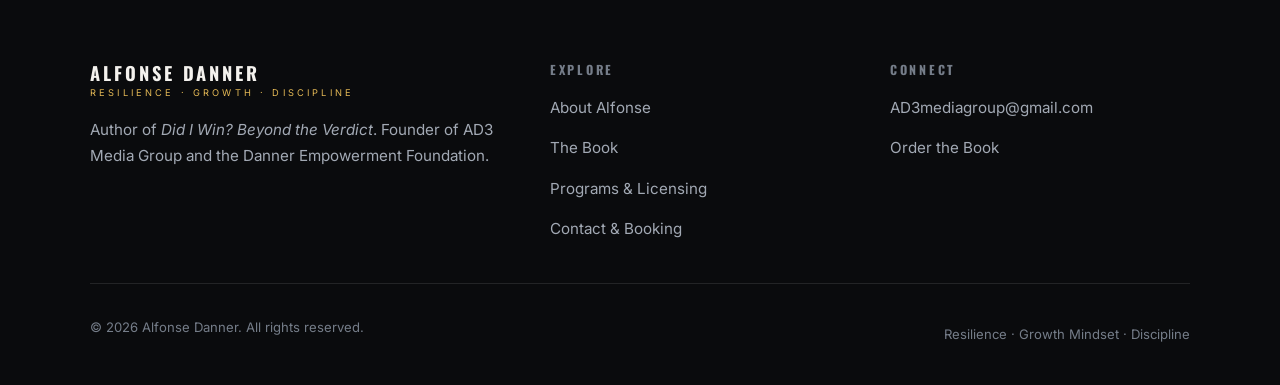
==== commit ea453116: "Fix contact-form validation and cut 800 KB of logo weight Found by a review pass over the round-3 bu" ====
--- a/index.html
+++ b/index.html
@@ -261,12 +261,12 @@
           <p class="venture__kicker">Filmed by AD3 · Available for Licensing</p>
           <p>The RGD Blueprint as high-impact video modules and live workshops — an active curriculum that schools, organizations, and re-entry programs can license today.</p>
           <div class="btn-row">
-            <a class="btn btn--gold btn--sm" href="ventures.html">Licensing &amp; Programs</a>
+            <a class="btn btn--gold btn--sm" href="ventures.html">Programs &amp; Licensing</a>
           </div>
         </article>
 
         <article class="venture reveal">
-          <div class="venture__logo"><img src="assets/img/ad3-logo.png" width="132" height="132" loading="lazy" alt="AD3 Media Group logo"></div>
+          <div class="venture__logo"><img src="assets/img/ad3-logo.jpg" width="132" height="132" loading="lazy" alt="AD3 Media Group logo"></div>
           <h3>AD3 Media Group</h3>
           <p class="venture__kicker">The RGD Method</p>
           <p>The production engine behind the message — it films the RGD curriculum, produces the <em>Did I Win?</em> series, and publishes the written work.</p>
@@ -276,7 +276,7 @@
         </article>
 
         <article class="venture reveal">
-          <div class="venture__logo"><img src="assets/img/def-logo.png" width="132" height="132" loading="lazy" alt="Danner Empowerment Foundation logo"></div>
+          <div class="venture__logo"><img src="assets/img/def-logo.jpg" width="132" height="132" loading="lazy" alt="Danner Empowerment Foundation logo"></div>
           <h3>Danner Empowerment Foundation</h3>
           <p class="venture__kicker">Building Minds. Changing Lives.</p>
           <p>The non-profit work: youth initiatives and re-entry support that hand people the mental tools to stand firm, act with integrity, and build a future nobody can sentence away.</p>
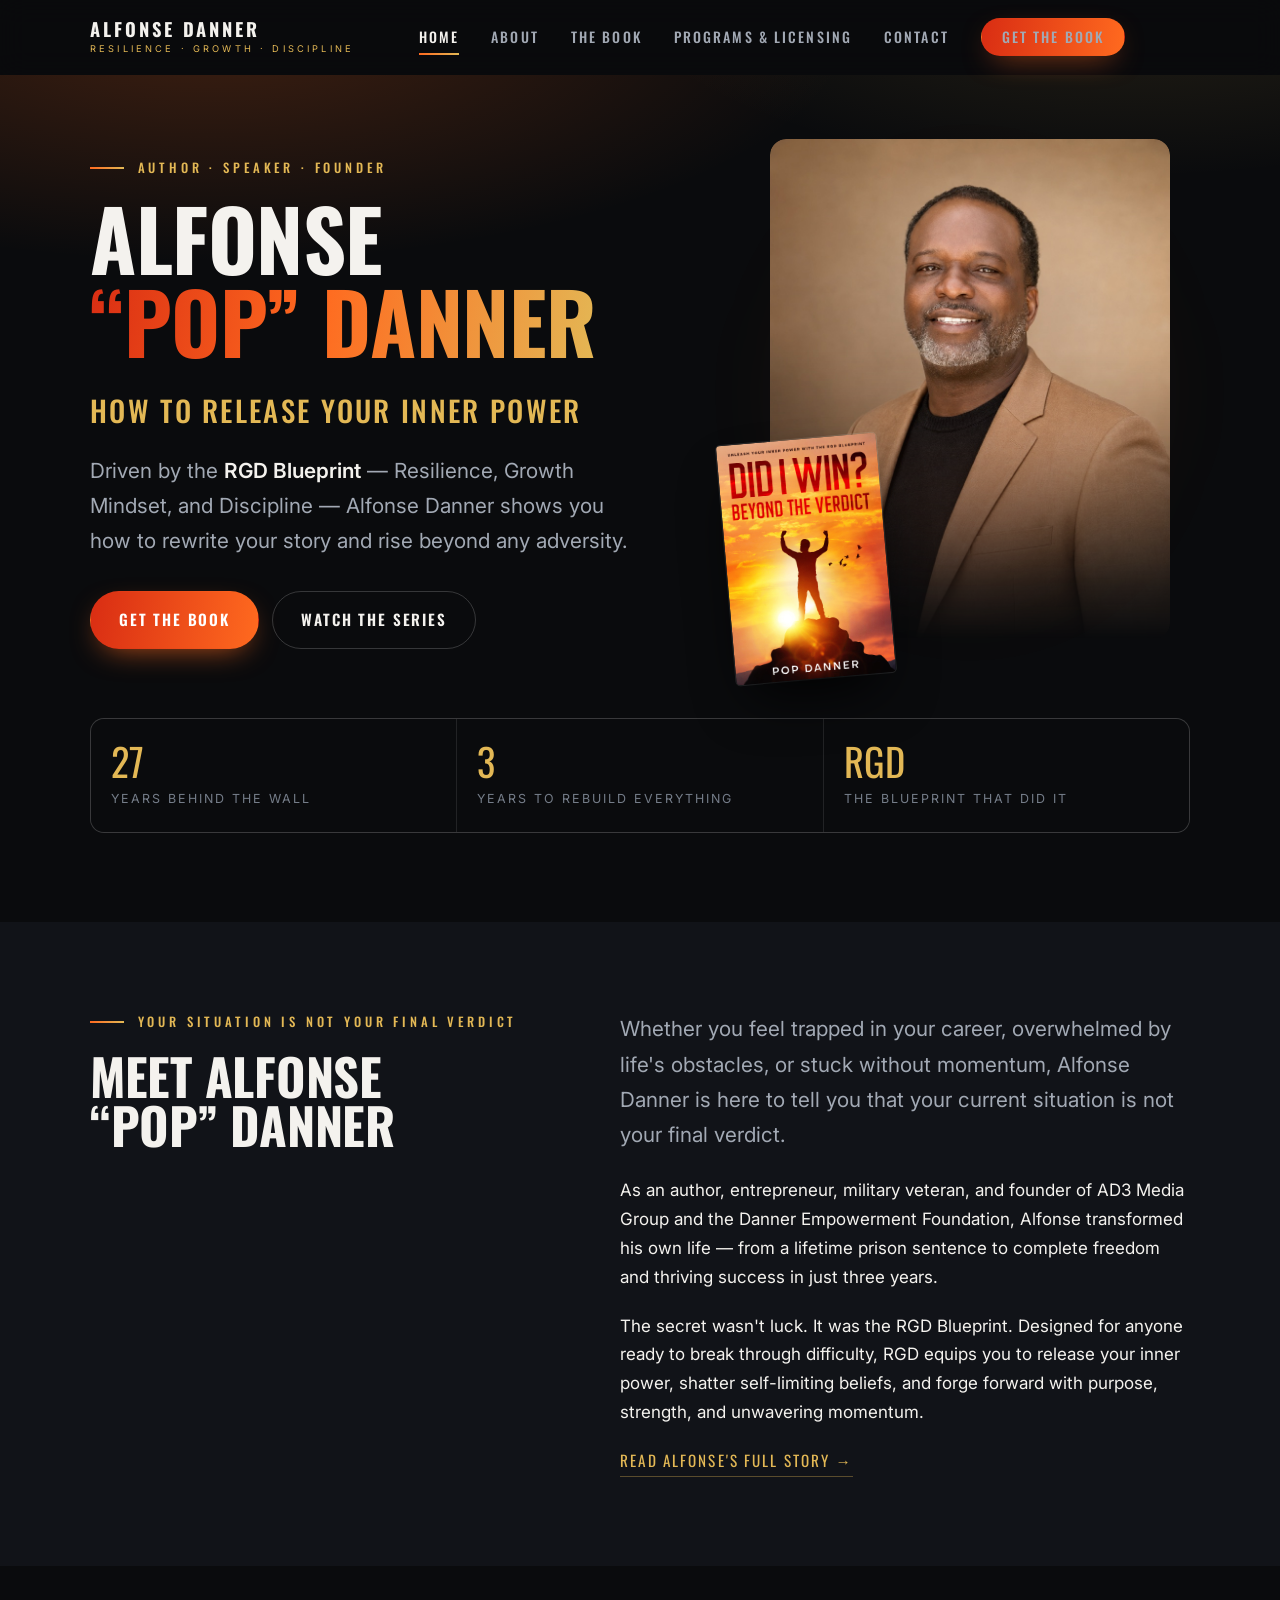
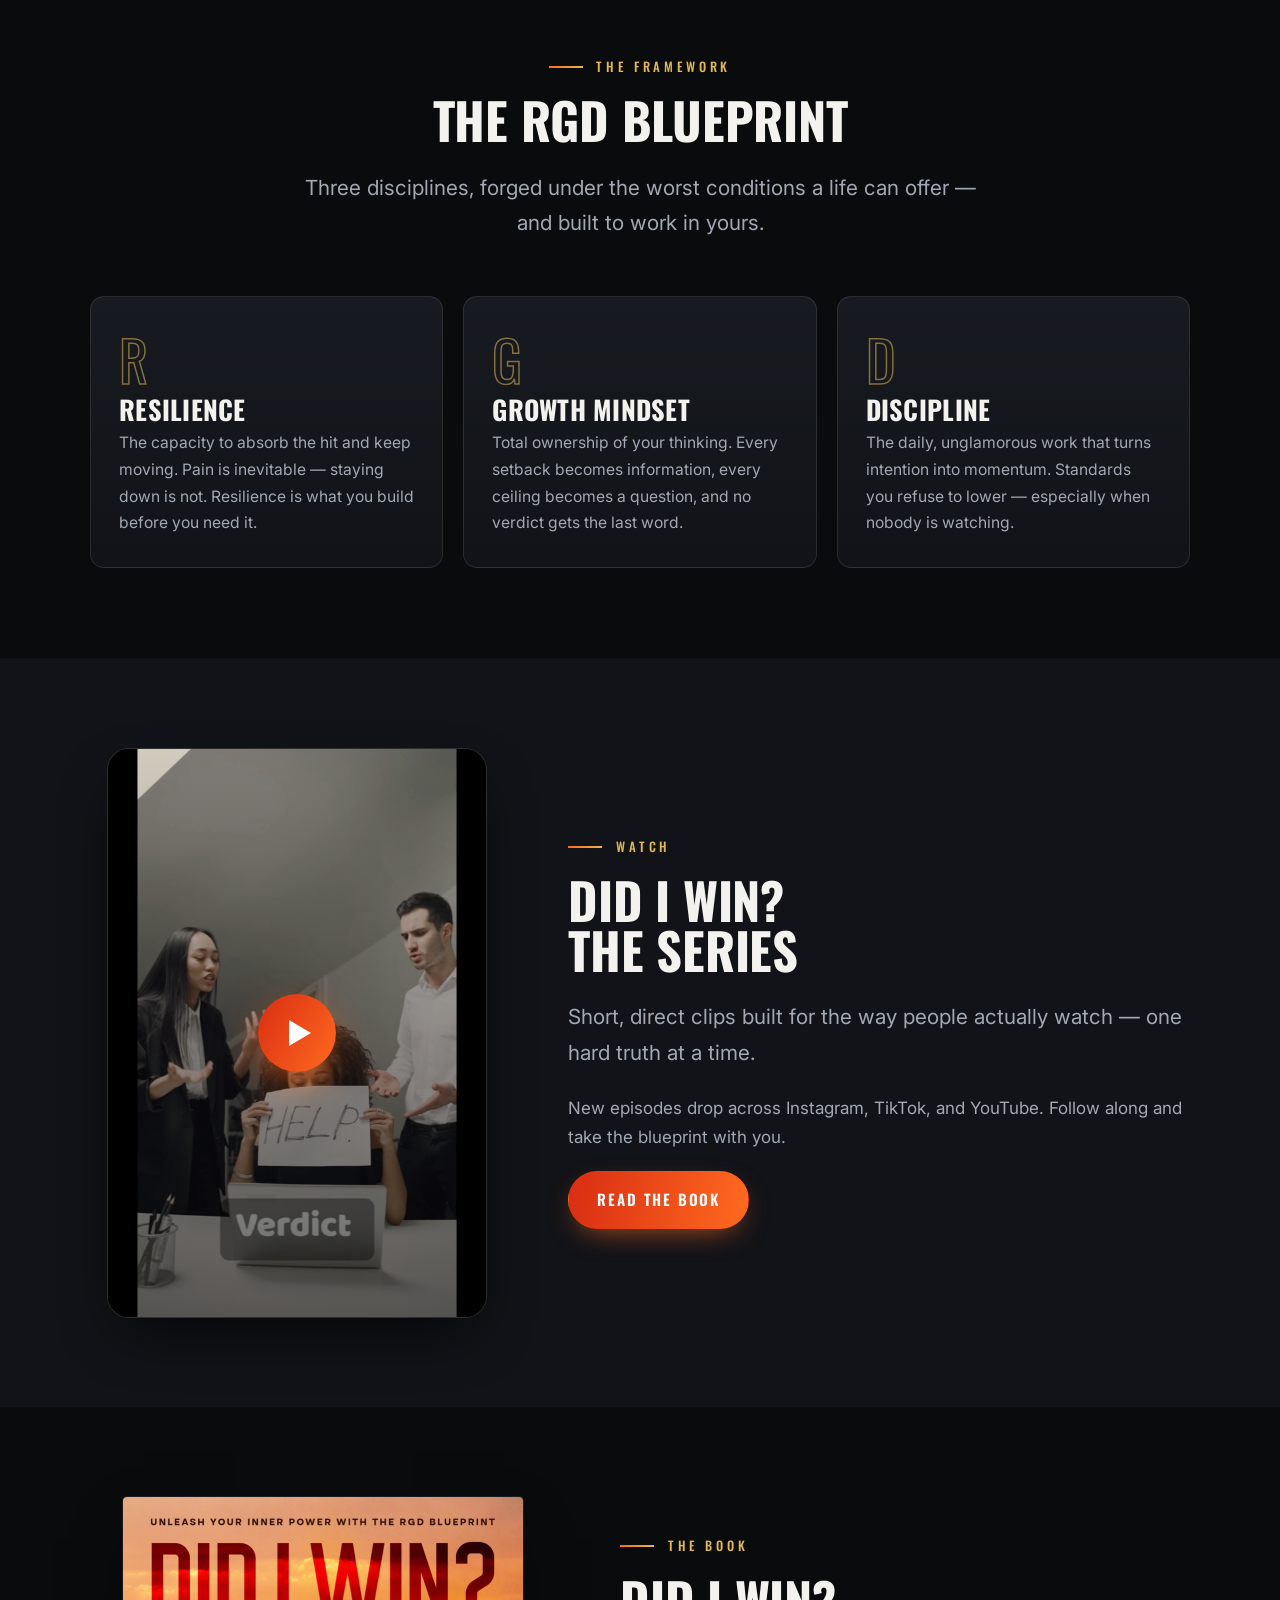
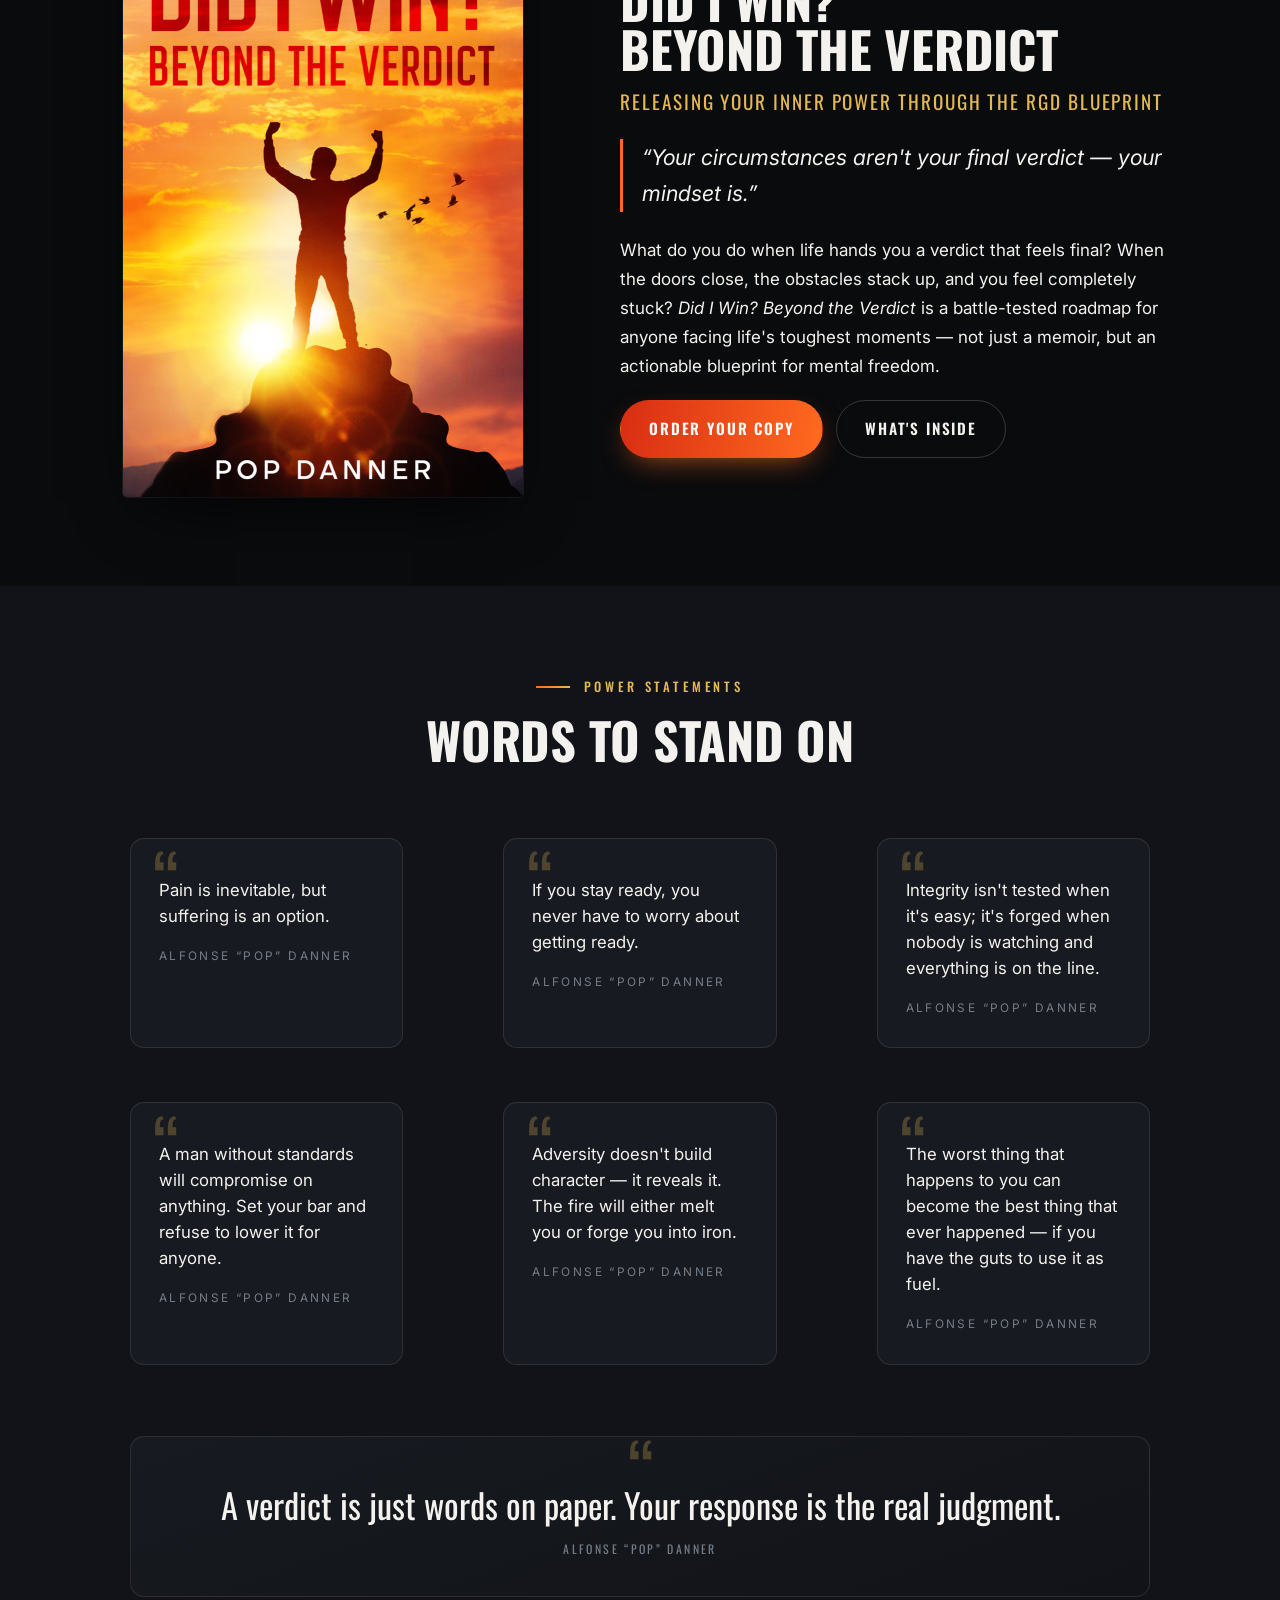
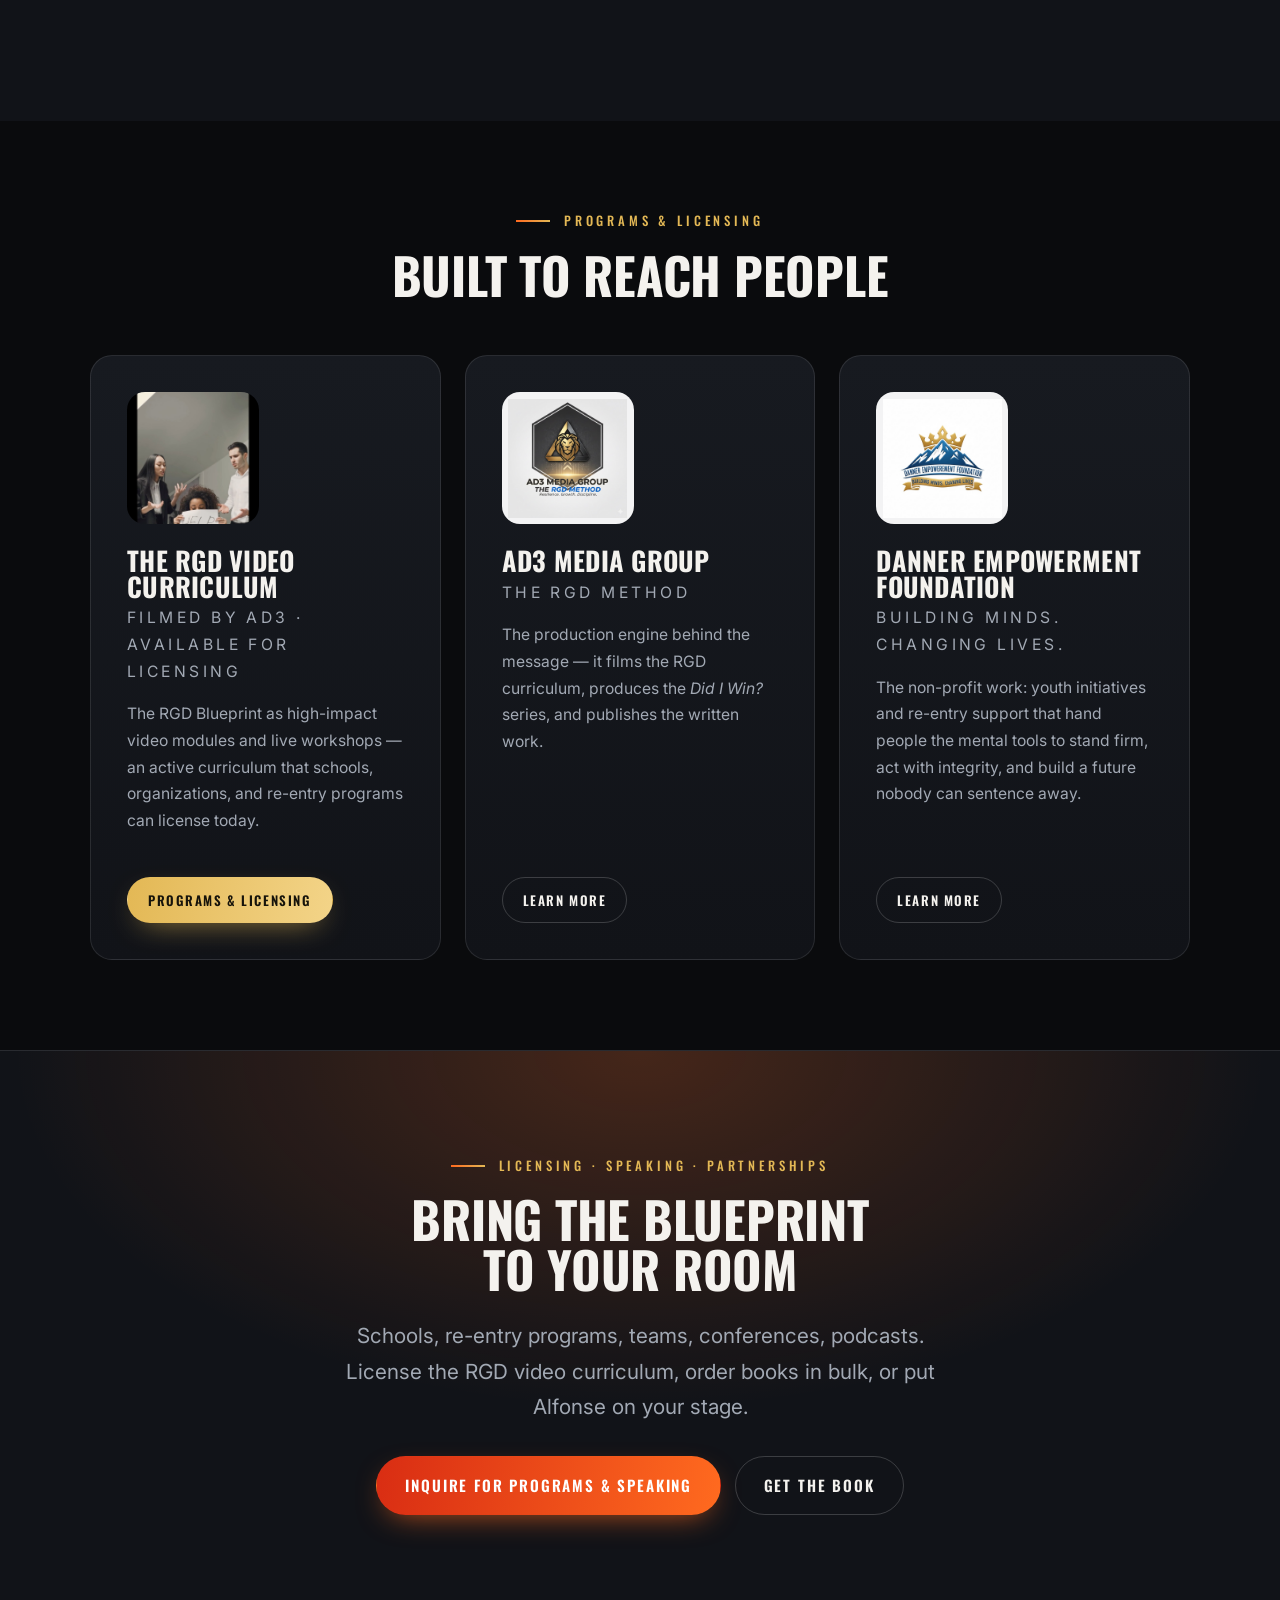
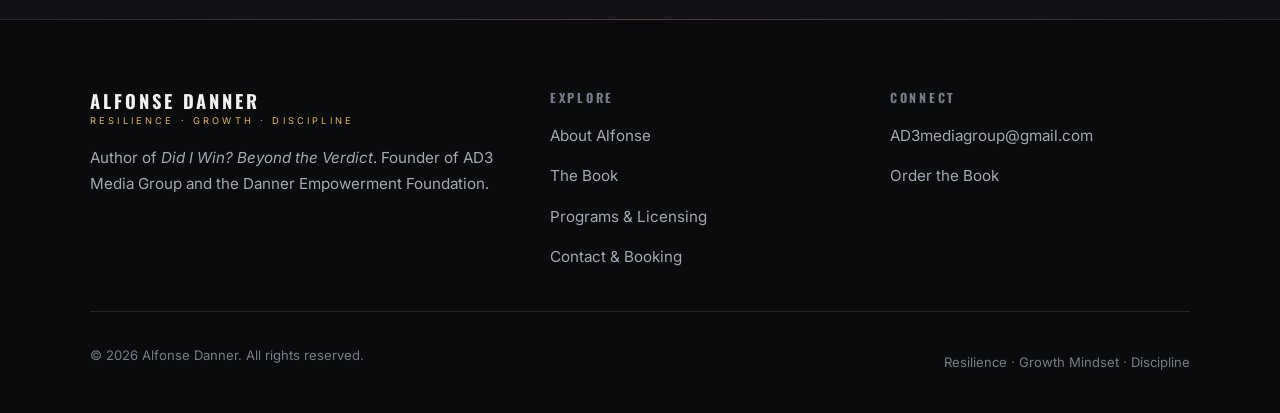
==== commit bdbf9255: "Hero now shows both the portrait and the book Client wants Alfonse and the book visible together at " ====
--- a/index.html
+++ b/index.html
@@ -94,8 +94,12 @@
 
         <!-- Swap to assets/img/alfonse-formal.jpg for the charcoal-suit portrait. -->
         <div class="hero__art hero__art--portrait">
-          <img src="assets/img/alfonse.jpg" width="400" height="500"
-               alt="Alfonse “Pop” Danner" fetchpriority="high">
+          <div class="hero__stack">
+            <img class="hero__portrait" src="assets/img/alfonse.jpg" width="400" height="500"
+                 alt="Alfonse “Pop” Danner" fetchpriority="high">
+            <img class="hero__book" src="assets/img/book-cover.jpg" width="152" height="228"
+                 alt="Did I Win? Beyond the Verdict — book cover" fetchpriority="high">
+          </div>
         </div>
       </div>
 
--- a/assets/css/styles.css
+++ b/assets/css/styles.css
@@ -328,14 +328,14 @@
 .hero .btn-row { margin-top: 2rem; }
 
 .hero__art { position: relative; display: grid; place-items: center; }
-.hero__art img {
+.hero__art > img {
   width: min(100%, 330px);
   border-radius: 6px;
   box-shadow: var(--shadow), 0 0 0 1px rgba(255, 255, 255, .08);
   transform: rotate(-2.5deg);
   transition: transform .6s var(--ease);
 }
-.hero__art:hover img { transform: rotate(0deg) translateY(-6px); }
+.hero__art:hover > img { transform: rotate(0deg) translateY(-6px); }
 .hero__art::after {
   content: "";
   position: absolute;
@@ -349,8 +349,14 @@
 /* Portrait variant. The tilt belongs to a book, not a person, and the warm
    studio backdrop would otherwise sit on the dark page as a lit slab — so the
    photo is squared up and its lower edge is feathered into the background. */
-.hero__art--portrait img {
+.hero__stack {
+  position: relative;
   width: min(100%, 400px);
+  margin-bottom: 1.75rem;   /* room for the book's overhang */
+  isolation: isolate;
+}
+.hero__portrait {
+  width: 100%;
   aspect-ratio: 4 / 5;      /* trims the frame so the stat strip stays in view */
   object-fit: cover;
   object-position: 50% 0%;
@@ -360,7 +366,23 @@
   -webkit-mask-image: linear-gradient(to bottom, #000 0%, #000 42%, rgba(0, 0, 0, .86) 58%, rgba(0, 0, 0, .5) 74%, rgba(0, 0, 0, .16) 89%, transparent 100%);
           mask-image: linear-gradient(to bottom, #000 0%, #000 42%, rgba(0, 0, 0, .86) 58%, rgba(0, 0, 0, .5) 74%, rgba(0, 0, 0, .16) 89%, transparent 100%);
 }
-.hero__art--portrait:hover img { transform: translateY(-6px); }
+/* The book leans in at the base of the portrait, where the photo has faded out.
+   The tilt that looked wrong on a person is exactly right on a book. */
+.hero__book {
+  position: absolute;
+  left: -11%;
+  bottom: -8%;
+  z-index: 1;
+  width: 40%;
+  aspect-ratio: 2 / 3;
+  object-fit: cover;
+  border-radius: 4px;
+  transform: rotate(-5deg);
+  box-shadow: 0 28px 55px -18px rgba(0, 0, 0, .95), 0 0 0 1px rgba(255, 255, 255, .12);
+  transition: transform .5s var(--ease);
+}
+.hero__art--portrait:hover .hero__portrait { transform: translateY(-6px); }
+.hero__art--portrait:hover .hero__book { transform: rotate(-2deg) translateY(-10px); }
 .hero__art--portrait::after {
   inset: 6% 4% 10% 4%;
   height: auto;
@@ -396,8 +418,9 @@
 @media (max-width: 880px) {
   .hero__grid { grid-template-columns: 1fr; }
   .hero__art { order: -1; }
-  .hero__art img { width: min(70%, 280px); }
-  .hero__art--portrait img { width: min(78%, 330px); }
+  .hero__art > img { width: min(70%, 280px); }
+  .hero__art--portrait .hero__stack { width: min(80%, 340px); margin-bottom: 3.25rem; }
+  .hero__book { left: -8%; width: 38%; }
 }
 
 /* ---------- page hero (interior pages) ---------- */
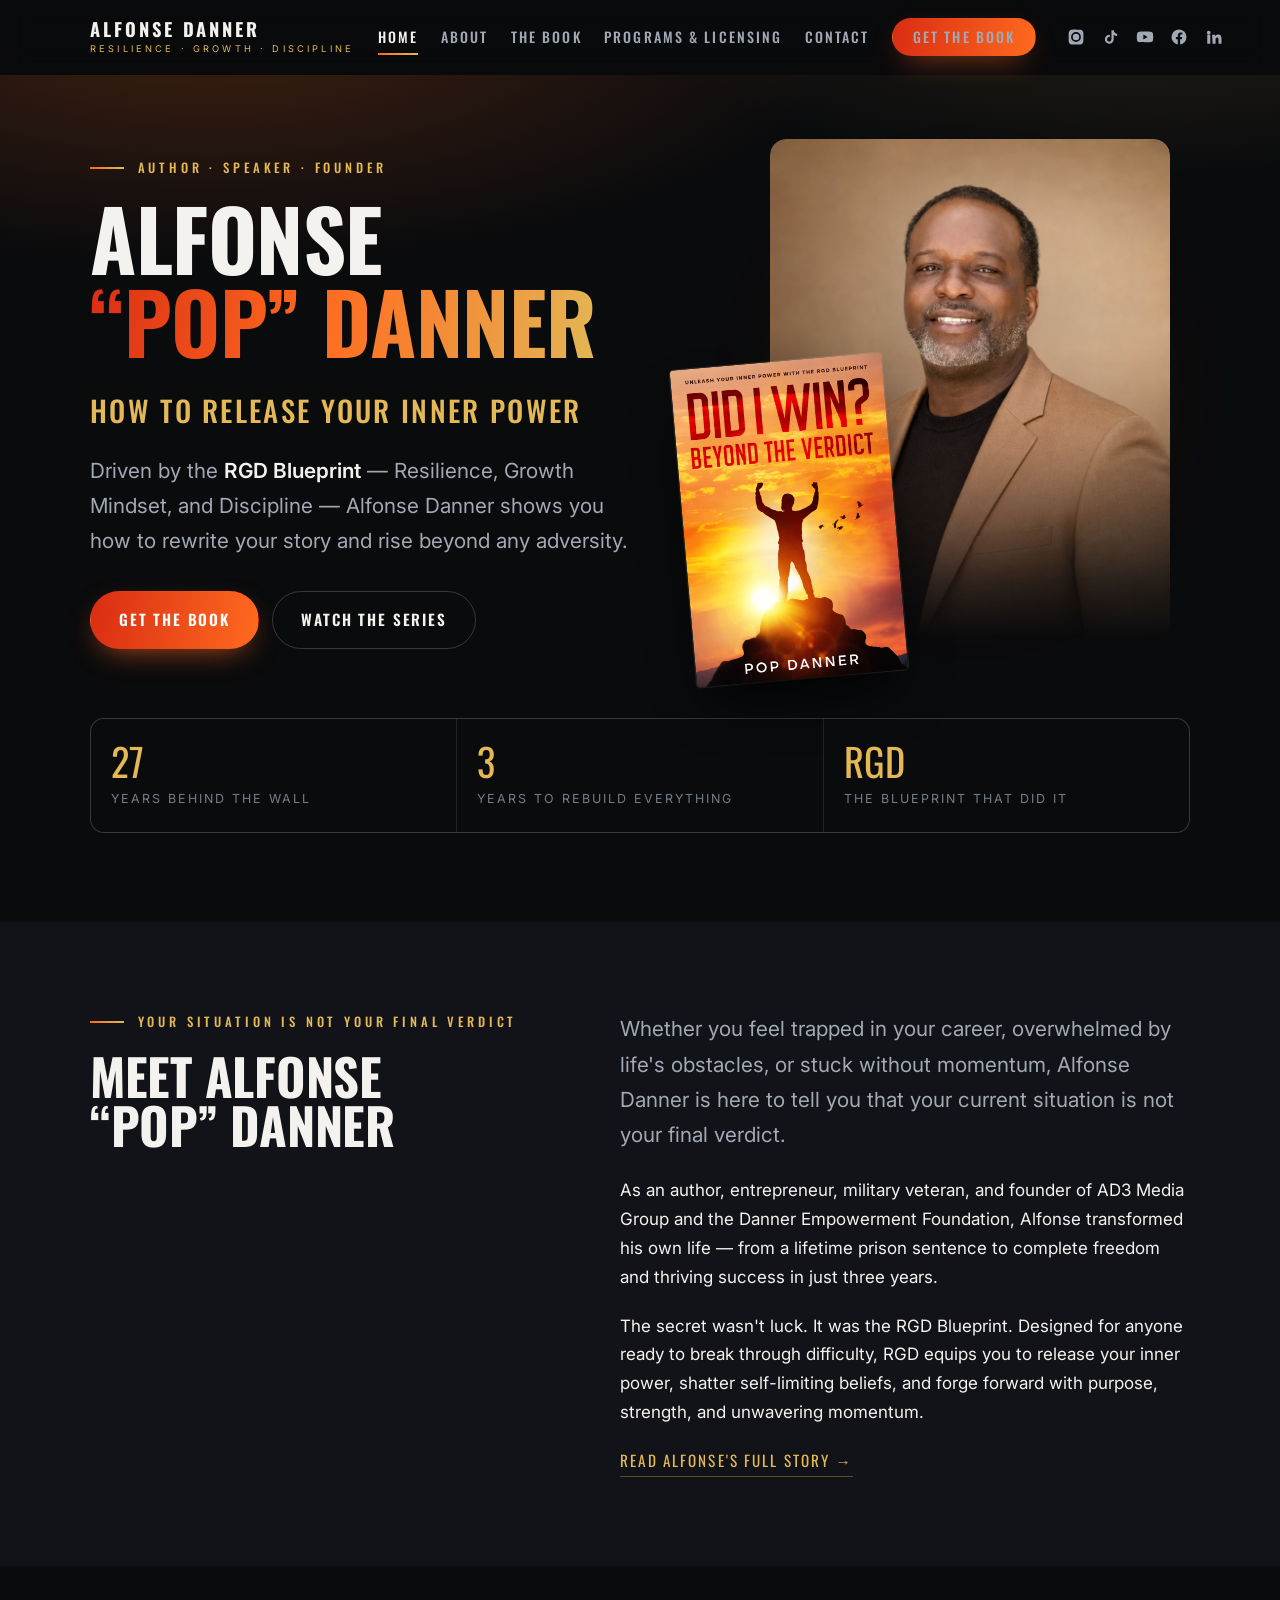
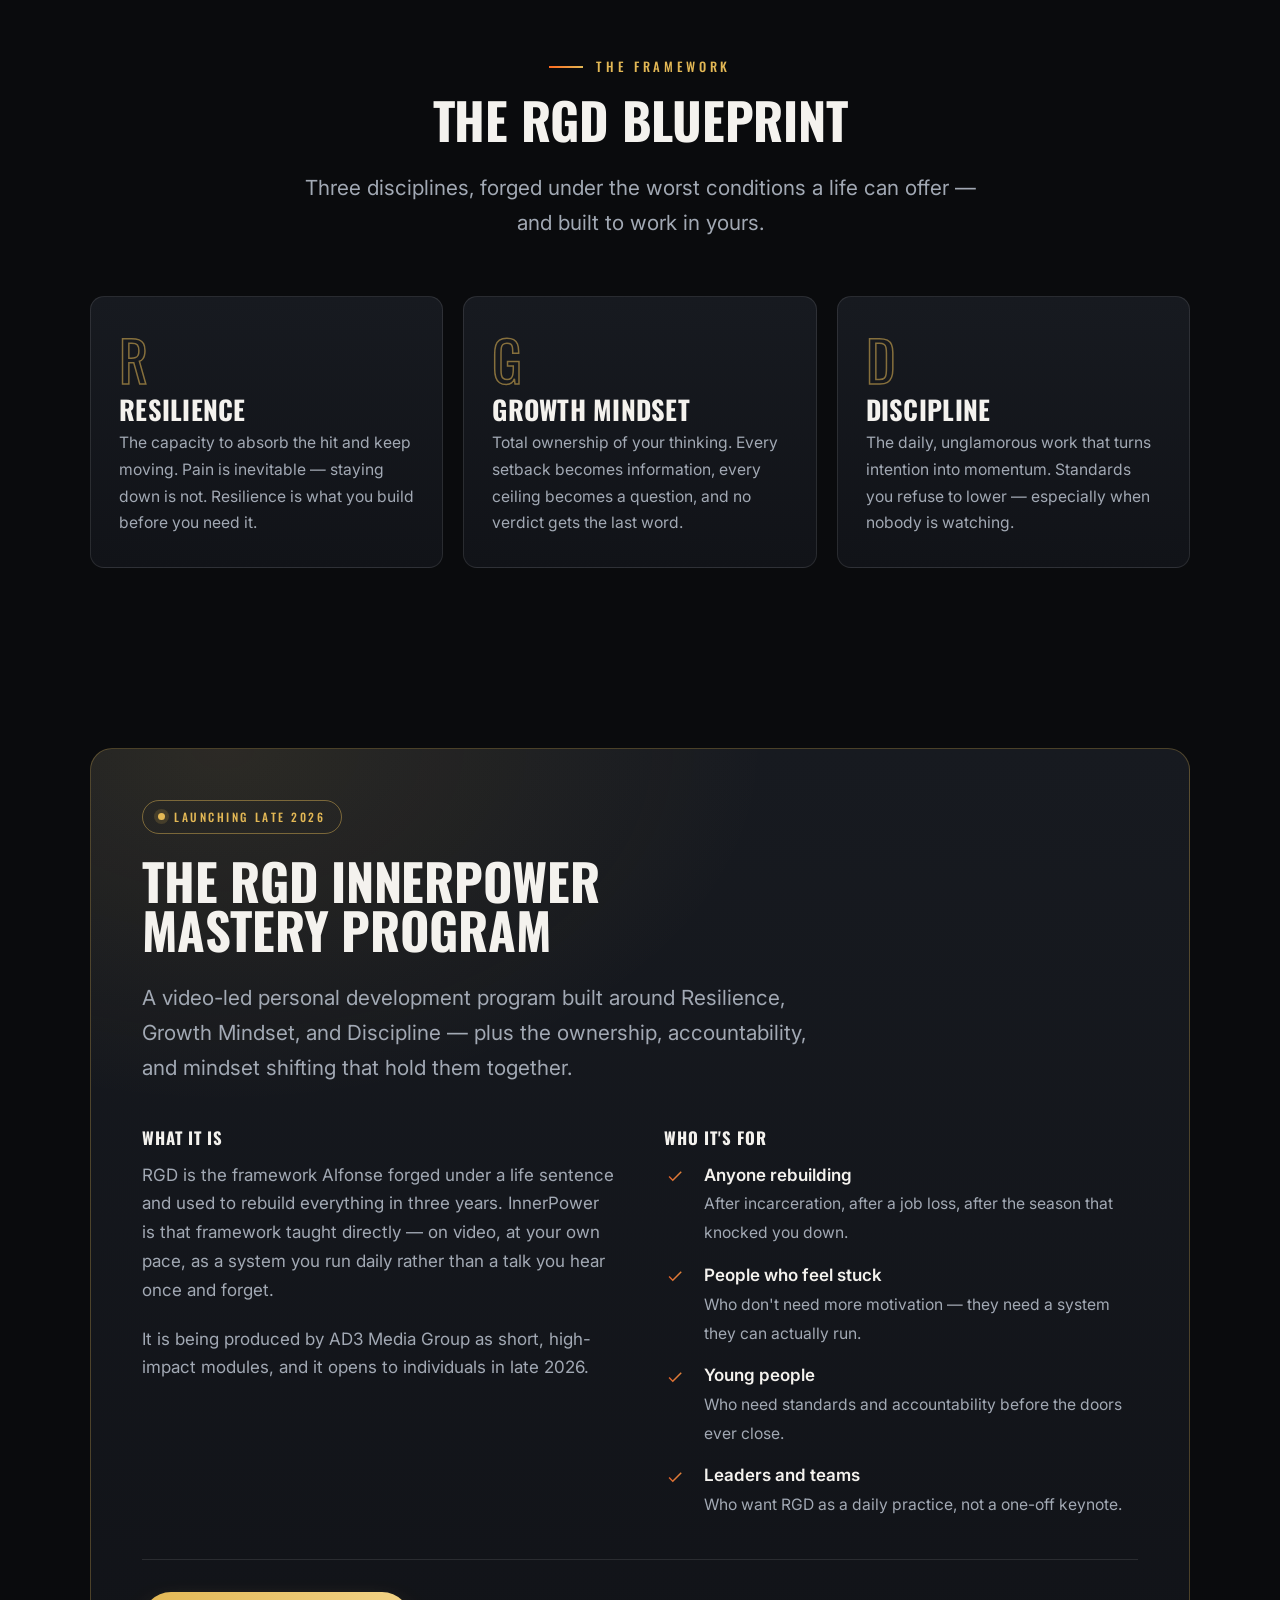
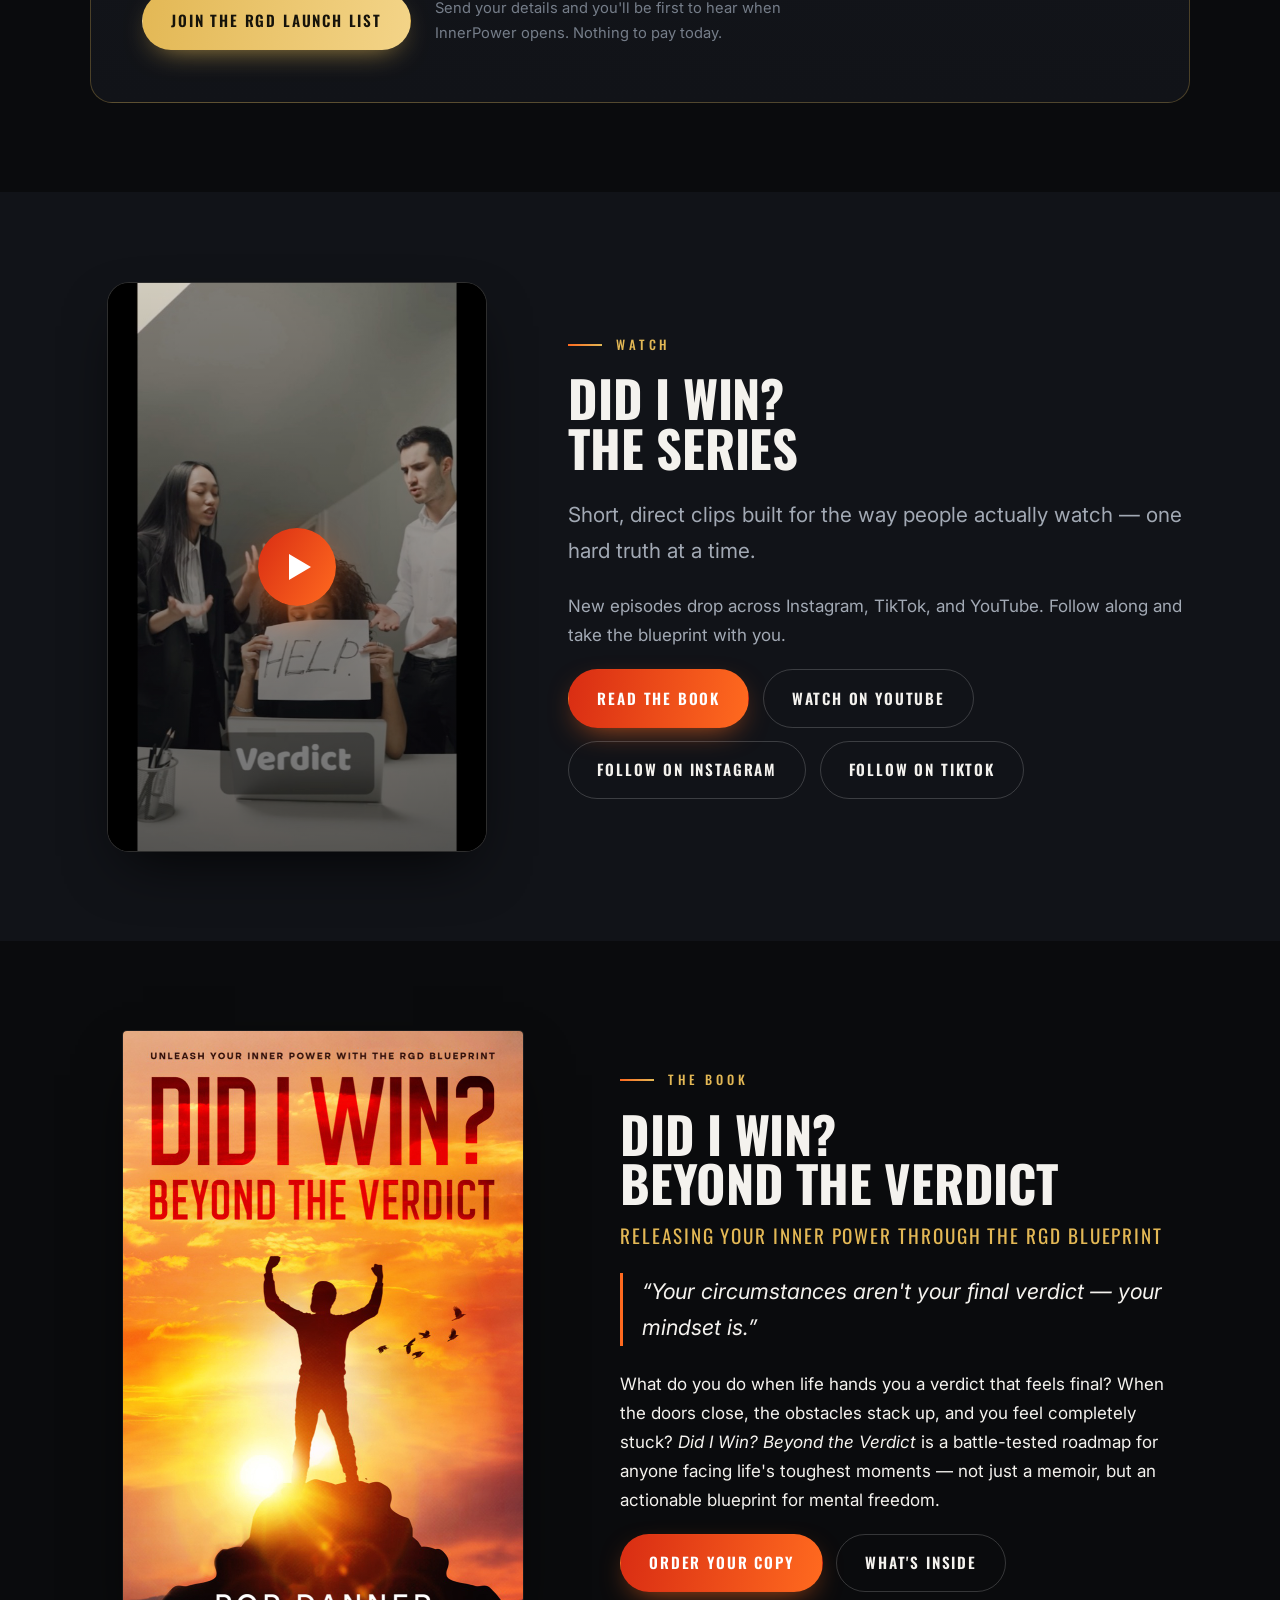
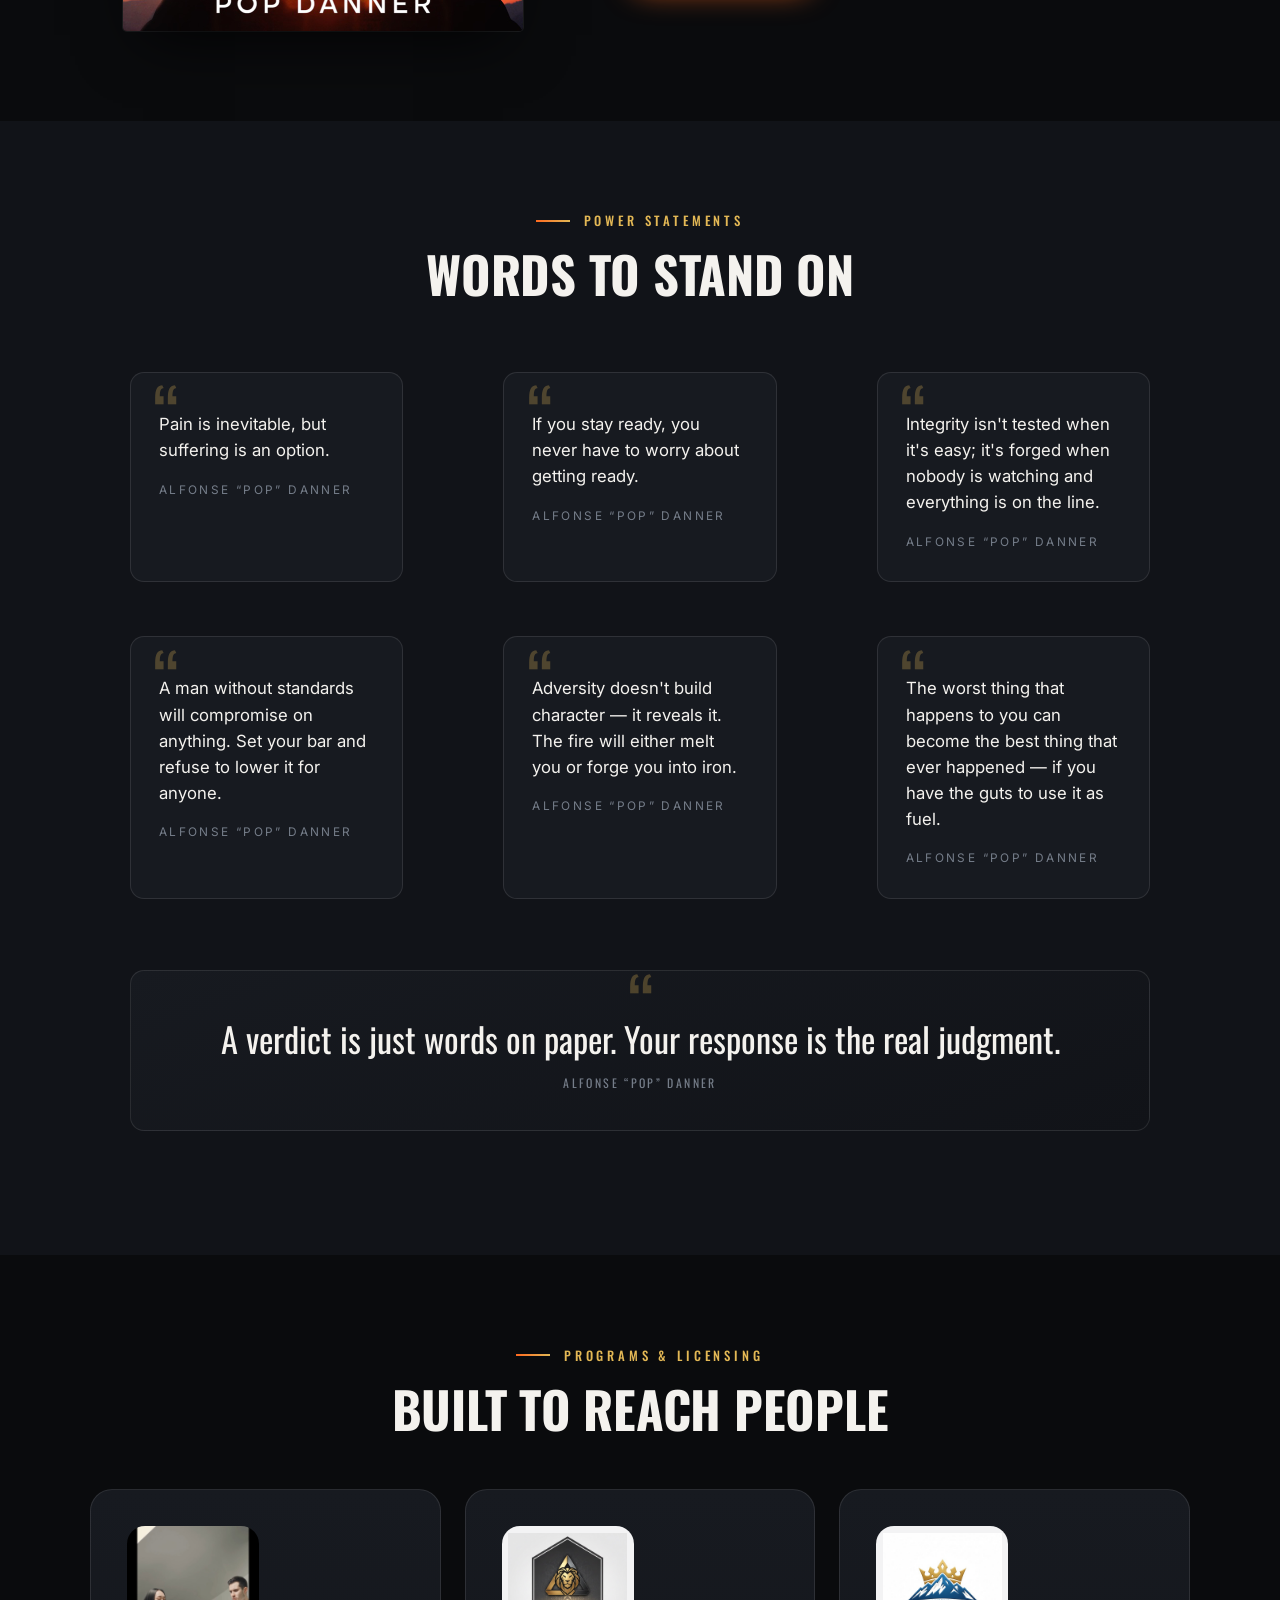
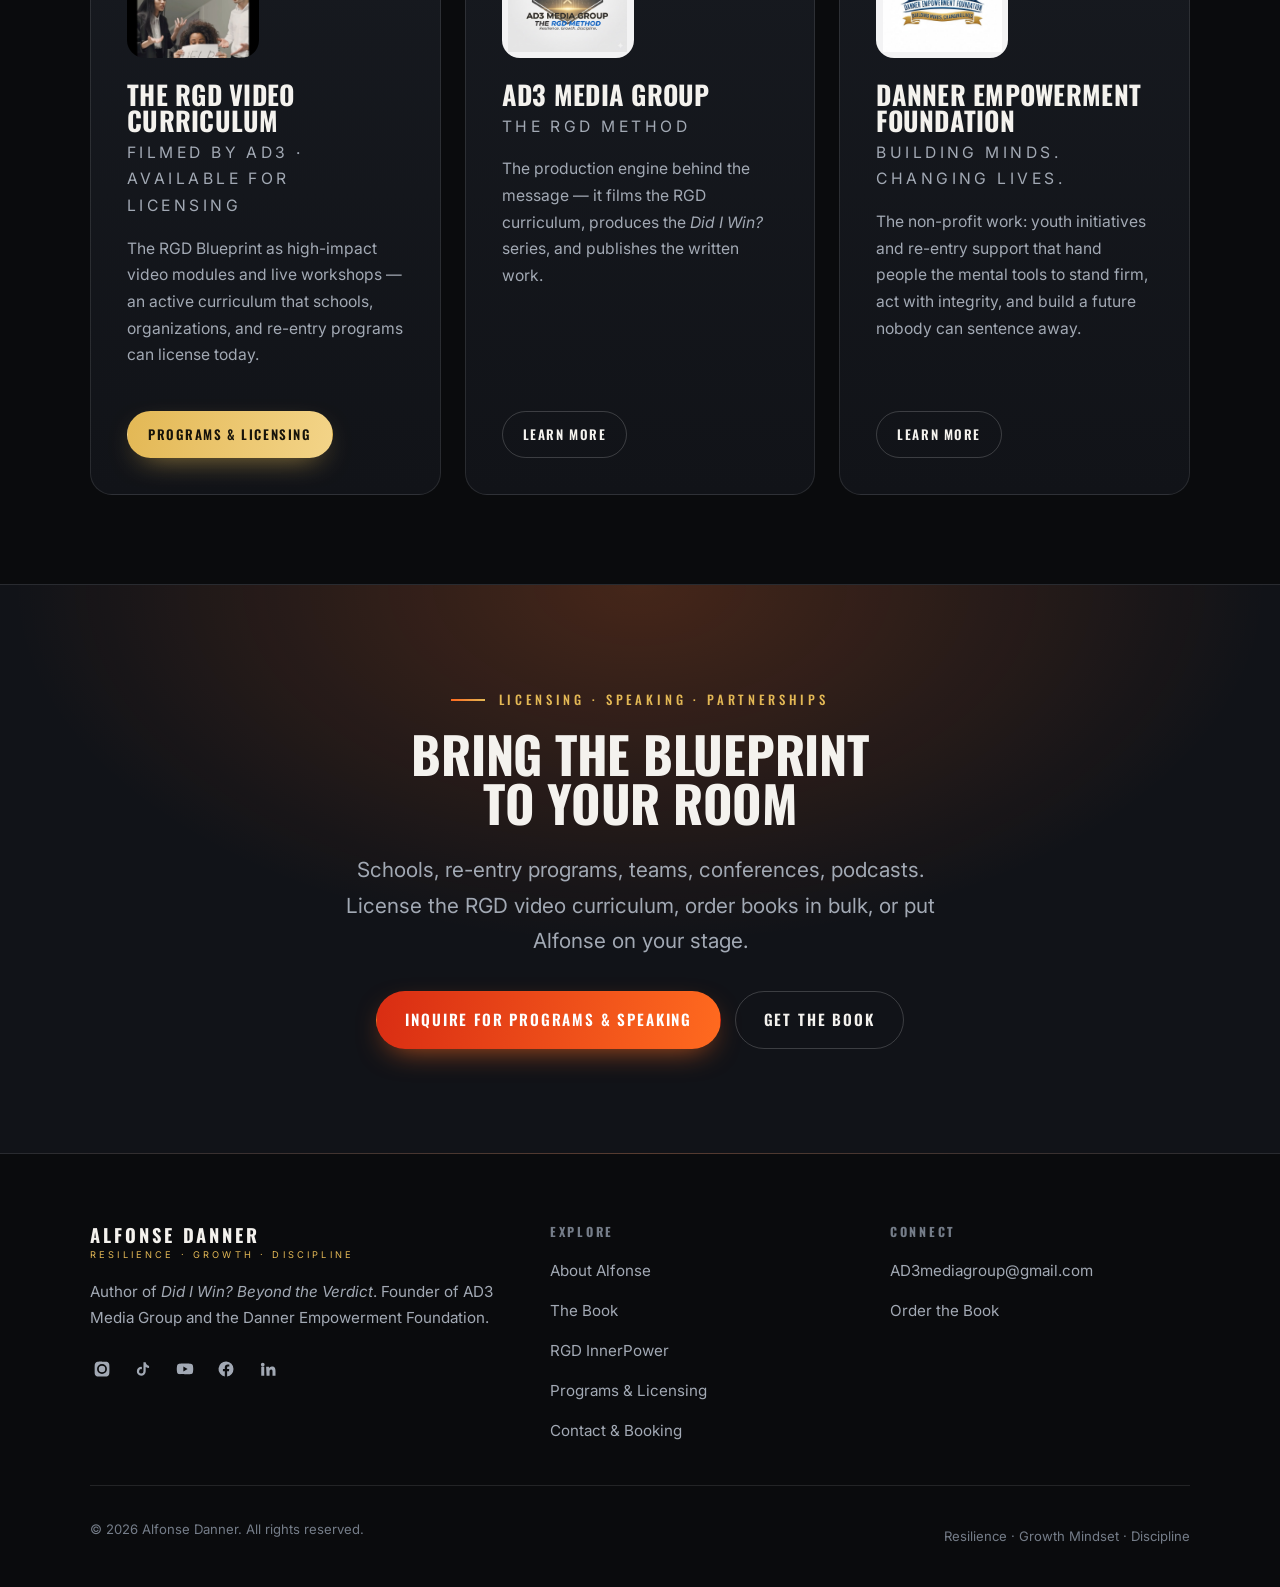
==== commit 412b947d: "Add the RGD InnerPower Mastery Program section (Launching Late 2026) Builds the one item from Ty.pdf" ====
--- a/index.html
+++ b/index.html
@@ -169,6 +169,52 @@
     </div>
   </section>
 
+  <!-- ====================== RGD INNERPOWER (PRE-LAUNCH) ====================== -->
+  <section class="section" id="innerpower">
+    <div class="wrap">
+      <div class="program reveal">
+        <span class="status-pill">Launching Late 2026</span>
+        <h2>The RGD InnerPower<br>Mastery Program</h2>
+        <p class="lede program__promise">
+          A video-led personal development program built around Resilience, Growth Mindset, and
+          Discipline — plus the ownership, accountability, and mindset shifting that hold them together.
+        </p>
+
+        <div class="program__grid">
+          <div>
+            <h3>What it is</h3>
+            <p class="muted">
+              RGD is the framework Alfonse forged under a life sentence and used to rebuild everything
+              in three years. InnerPower is that framework taught directly — on video, at your own pace,
+              as a system you run daily rather than a talk you hear once and forget.
+            </p>
+            <p class="muted">
+              It is being produced by AD3 Media Group as short, high-impact modules, and it opens to
+              individuals in late 2026.
+            </p>
+          </div>
+
+          <div>
+            <h3>Who it's for</h3>
+            <ul class="checklist checklist--tight">
+              <li><div><strong>Anyone rebuilding</strong><span>After incarceration, after a job loss, after the season that knocked you down.</span></div></li>
+              <li><div><strong>People who feel stuck</strong><span>Who don't need more motivation — they need a system they can actually run.</span></div></li>
+              <li><div><strong>Young people</strong><span>Who need standards and accountability before the doors ever close.</span></div></li>
+              <li><div><strong>Leaders and teams</strong><span>Who want RGD as a daily practice, not a one-off keynote.</span></div></li>
+            </ul>
+          </div>
+        </div>
+
+        <div class="program__foot">
+          <a class="btn btn--gold" href="contact.html?topic=RGD+InnerPower+Launch+List">Join the RGD Launch List</a>
+          <p class="program__note">
+            Send your details and you'll be first to hear when InnerPower opens. Nothing to pay today.
+          </p>
+        </div>
+      </div>
+    </div>
+  </section>
+
   <!-- ============================ VIDEO ============================ -->
   <section class="section section--alt" id="watch">
     <div class="wrap">
@@ -333,6 +379,7 @@
         <ul class="footer-links">
           <li><a href="about.html">About Alfonse</a></li>
           <li><a href="book.html">The Book</a></li>
+          <li><a href="index.html#innerpower">RGD InnerPower</a></li>
           <li><a href="ventures.html">Programs &amp; Licensing</a></li>
           <li><a href="contact.html">Contact &amp; Booking</a></li>
           <li data-link-wrap><a data-link="linktree" href="#">All Links</a></li>
--- a/assets/css/styles.css
+++ b/assets/css/styles.css
@@ -203,10 +203,11 @@
   color: var(--gold);
   margin-top: .35rem;
 }
-.nav { display: flex; align-items: center; gap: 2rem; }
+.nav { display: flex; align-items: center; gap: 1.4rem; }
 .nav a {
   font-family: var(--font-display);
   font-size: .88rem;
+  white-space: nowrap;
   font-weight: 500;
   letter-spacing: .15em;
   text-transform: uppercase;
@@ -228,7 +229,9 @@
 }
 .nav a:hover, .nav a[aria-current="page"] { color: var(--text); }
 .nav a:hover::after, .nav a[aria-current="page"]::after { transform: scaleX(1); }
-.header-actions { display: flex; align-items: center; gap: 1rem; }
+.header-actions { display: flex; align-items: center; gap: .75rem; }
+.site-header .social-row { gap: .15rem; }
+.site-header .social-row a { width: 32px; height: 32px; }
 
 .social-row { display: flex; align-items: center; gap: .35rem; }
 .social-row a {
@@ -271,9 +274,10 @@
 .nav-toggle[aria-expanded="true"] span::before { transform: translateY(6px) rotate(45deg); }
 .nav-toggle[aria-expanded="true"] span::after  { transform: translateY(-6px) rotate(-45deg); }
 
-@media (max-width: 900px) {
+@media (max-width: 1279px) { .header-actions .social-row { display: none; } }
+
+@media (max-width: 1120px) {
   .nav-toggle { display: grid; }
-  .header-actions .social-row { display: none; }
   .nav {
     position: fixed;
     inset: 74px 0 auto;
@@ -370,10 +374,10 @@
    The tilt that looked wrong on a person is exactly right on a book. */
 .hero__book {
   position: absolute;
-  left: -11%;
+  left: calc(-1 * clamp(24px, (100vw - 1040px) * 0.36, 88px));
   bottom: -8%;
   z-index: 1;
-  width: 40%;
+  width: 53%;
   aspect-ratio: 2 / 3;
   object-fit: cover;
   border-radius: 4px;
@@ -415,13 +419,36 @@
   color: var(--text-dim);
 }
 
+/* Below ~560px a 3-up strip leaves each label ~70px, which silently truncates
+   "Years to Rebuild Everything". Stack to rows and set number beside label. */
+@media (max-width: 560px) {
+  .hero__stats { grid-template-columns: 1fr; }
+  .hero__stats div {
+    display: flex;
+    align-items: baseline;
+    gap: .9rem;
+    padding: 1rem 1.25rem;
+  }
+  .hero__stats dt { font-size: 1.75rem; flex: none; min-width: 3.1rem; }
+  .hero__stats dd { margin: 0; }
+}
+
 @media (max-width: 880px) {
   .hero__grid { grid-template-columns: 1fr; }
   .hero__art { order: -1; }
   .hero__art > img { width: min(70%, 280px); }
   .hero__art--portrait .hero__stack { width: min(80%, 340px); margin-bottom: 3.25rem; }
-  .hero__book { left: -8%; width: 38%; }
-}
+  .hero__book { left: -12%; width: 50%; }
+}
+
+/* On the narrowest phones the brand lockup plus the menu button overran the
+   header; the tagline's wide tracking was doing it. */
+@media (max-width: 380px) {
+  .brand__name { font-size: 1.02rem; letter-spacing: .12em; }
+  .brand__tag  { font-size: .53rem; letter-spacing: .16em; }
+  .site-header__inner { gap: .75rem; }
+}
+
 
 /* ---------- page hero (interior pages) ---------- */
 .page-hero { padding-block: clamp(3rem, 7vw, 5.5rem) clamp(2rem, 4vw, 3rem); position: relative; }
@@ -433,6 +460,30 @@
 }
 .page-hero .wrap { position: relative; }
 .page-hero p { max-width: 46rem; }
+
+/* Split page hero — headline beside a portrait. Same feathering as the home
+   hero so the two pages read as one system. */
+.page-hero--split .page-hero__grid {
+  display: grid;
+  grid-template-columns: minmax(0, 1.1fr) minmax(0, .9fr);
+  gap: clamp(2rem, 5vw, 4rem);
+  align-items: center;
+}
+.page-hero__portrait img {
+  width: min(100%, 420px);
+  margin-inline: auto;
+  aspect-ratio: 4 / 5;
+  object-fit: cover;
+  object-position: 50% 0%;
+  border-radius: 16px;
+  -webkit-mask-image: linear-gradient(to bottom, #000 0%, #000 42%, rgba(0, 0, 0, .86) 58%, rgba(0, 0, 0, .5) 74%, rgba(0, 0, 0, .16) 89%, transparent 100%);
+          mask-image: linear-gradient(to bottom, #000 0%, #000 42%, rgba(0, 0, 0, .86) 58%, rgba(0, 0, 0, .5) 74%, rgba(0, 0, 0, .16) 89%, transparent 100%);
+}
+@media (max-width: 880px) {
+  .page-hero--split .page-hero__grid { grid-template-columns: 1fr; }
+  .page-hero__portrait { order: -1; }
+  .page-hero__portrait img { width: min(78%, 320px); }
+}
 
 /* ---------- RGD triad ---------- */
 .triad { display: grid; grid-template-columns: repeat(auto-fit, minmax(260px, 1fr)); gap: 1.25rem; }
@@ -617,8 +668,64 @@
   color: var(--text-dim);
 }
 
+/* ---------- pre-launch program ----------
+   Deliberately reads as an announcement, not an offer: gold-edged panel plus a
+   dated status pill, so nobody mistakes "late 2026" for something buyable now. */
+.program {
+  position: relative;
+  padding: clamp(1.75rem, 4vw, 3.25rem);
+  border: 1px solid rgba(227, 184, 85, .28);
+  border-radius: var(--radius-lg);
+  background:
+    radial-gradient(ellipse 80% 60% at 12% 0%, rgba(227, 184, 85, .10), transparent 62%),
+    linear-gradient(180deg, var(--surface), var(--ink-2));
+}
+.status-pill {
+  display: inline-flex;
+  align-items: center;
+  gap: .55rem;
+  margin-bottom: 1.35rem;
+  padding: .4rem .95rem;
+  border: 1px solid rgba(227, 184, 85, .45);
+  border-radius: 999px;
+  font-family: var(--font-display);
+  font-size: .72rem;
+  font-weight: 500;
+  letter-spacing: .22em;
+  text-transform: uppercase;
+  color: var(--gold);
+}
+.status-pill::before {
+  content: "";
+  width: 7px; height: 7px;
+  border-radius: 50%;
+  background: var(--gold);
+  box-shadow: 0 0 0 4px rgba(227, 184, 85, .16);
+  flex: none;
+}
+.program__promise { max-width: 44rem; }
+.program__grid {
+  display: grid;
+  grid-template-columns: minmax(0, 1fr) minmax(0, 1fr);
+  gap: clamp(1.75rem, 4vw, 3rem);
+  margin-top: clamp(1.9rem, 4vw, 2.75rem);
+}
+.program h3 { font-size: 1.05rem; letter-spacing: .06em; margin-bottom: .9rem; }
+.checklist--tight { gap: .85rem; margin-bottom: 0; }
+.program__foot {
+  display: flex;
+  flex-wrap: wrap;
+  align-items: center;
+  gap: 1rem 1.5rem;
+  margin-top: clamp(1.9rem, 4vw, 2.5rem);
+  padding-top: clamp(1.5rem, 3vw, 2rem);
+  border-top: 1px solid var(--line);
+}
+.program__note { font-size: .92rem; color: var(--text-dim); margin: 0; max-width: 26rem; }
+@media (max-width: 880px) { .program__grid { grid-template-columns: 1fr; } }
+
 /* ---------- ventures ---------- */
-.venture-grid { display: grid; grid-template-columns: repeat(auto-fit, minmax(300px, 1fr)); gap: 1.5rem; }
+.venture-grid { display: grid; grid-template-columns: repeat(auto-fit, minmax(min(300px, 100%), 1fr)); gap: 1.5rem; }
 .venture {
   display: flex;
   flex-direction: column;
@@ -777,6 +884,17 @@
 }
 .cta-band .btn-row { justify-content: center; margin-top: 2rem; }
 .cta-band p { max-width: 40rem; margin-inline: auto; }
+/* Multi-paragraph band copy: heading stays centred, prose gets a real measure
+   and a left edge so it is not read as centred blocks. */
+.cta-band__body {
+  max-width: 46rem;
+  margin-inline: auto;
+  text-align: left;
+  display: grid;
+  gap: 1.1rem;
+}
+.cta-band__body p { max-width: none; margin: 0; }
+@media (max-width: 600px) { .cta-band__body { text-align: left; } }
 
 /* ---------- footer ---------- */
 .site-footer { background: var(--ink); padding-block: clamp(3rem, 6vw, 4.5rem) 2rem; }
@@ -787,6 +905,12 @@
   padding-bottom: 2.5rem;
 }
 @media (max-width: 760px) { .footer-grid { grid-template-columns: 1fr 1fr; } .footer-grid > :first-child { grid-column: 1 / -1; } }
+/* The email address is long enough to force a footer column wider than a small
+   phone, which pushed the whole grid past the viewport. */
+.footer-grid { grid-template-columns: minmax(0, 1.4fr) repeat(2, minmax(0, 1fr)); }
+.footer-links a, .footer-links span { overflow-wrap: anywhere; }
+@media (max-width: 760px) { .footer-grid { grid-template-columns: minmax(0, 1fr) minmax(0, 1fr); } }
+@media (max-width: 480px) { .footer-grid { grid-template-columns: minmax(0, 1fr); } }
 .footer-grid h4 {
   font-size: .78rem;
   letter-spacing: .22em;
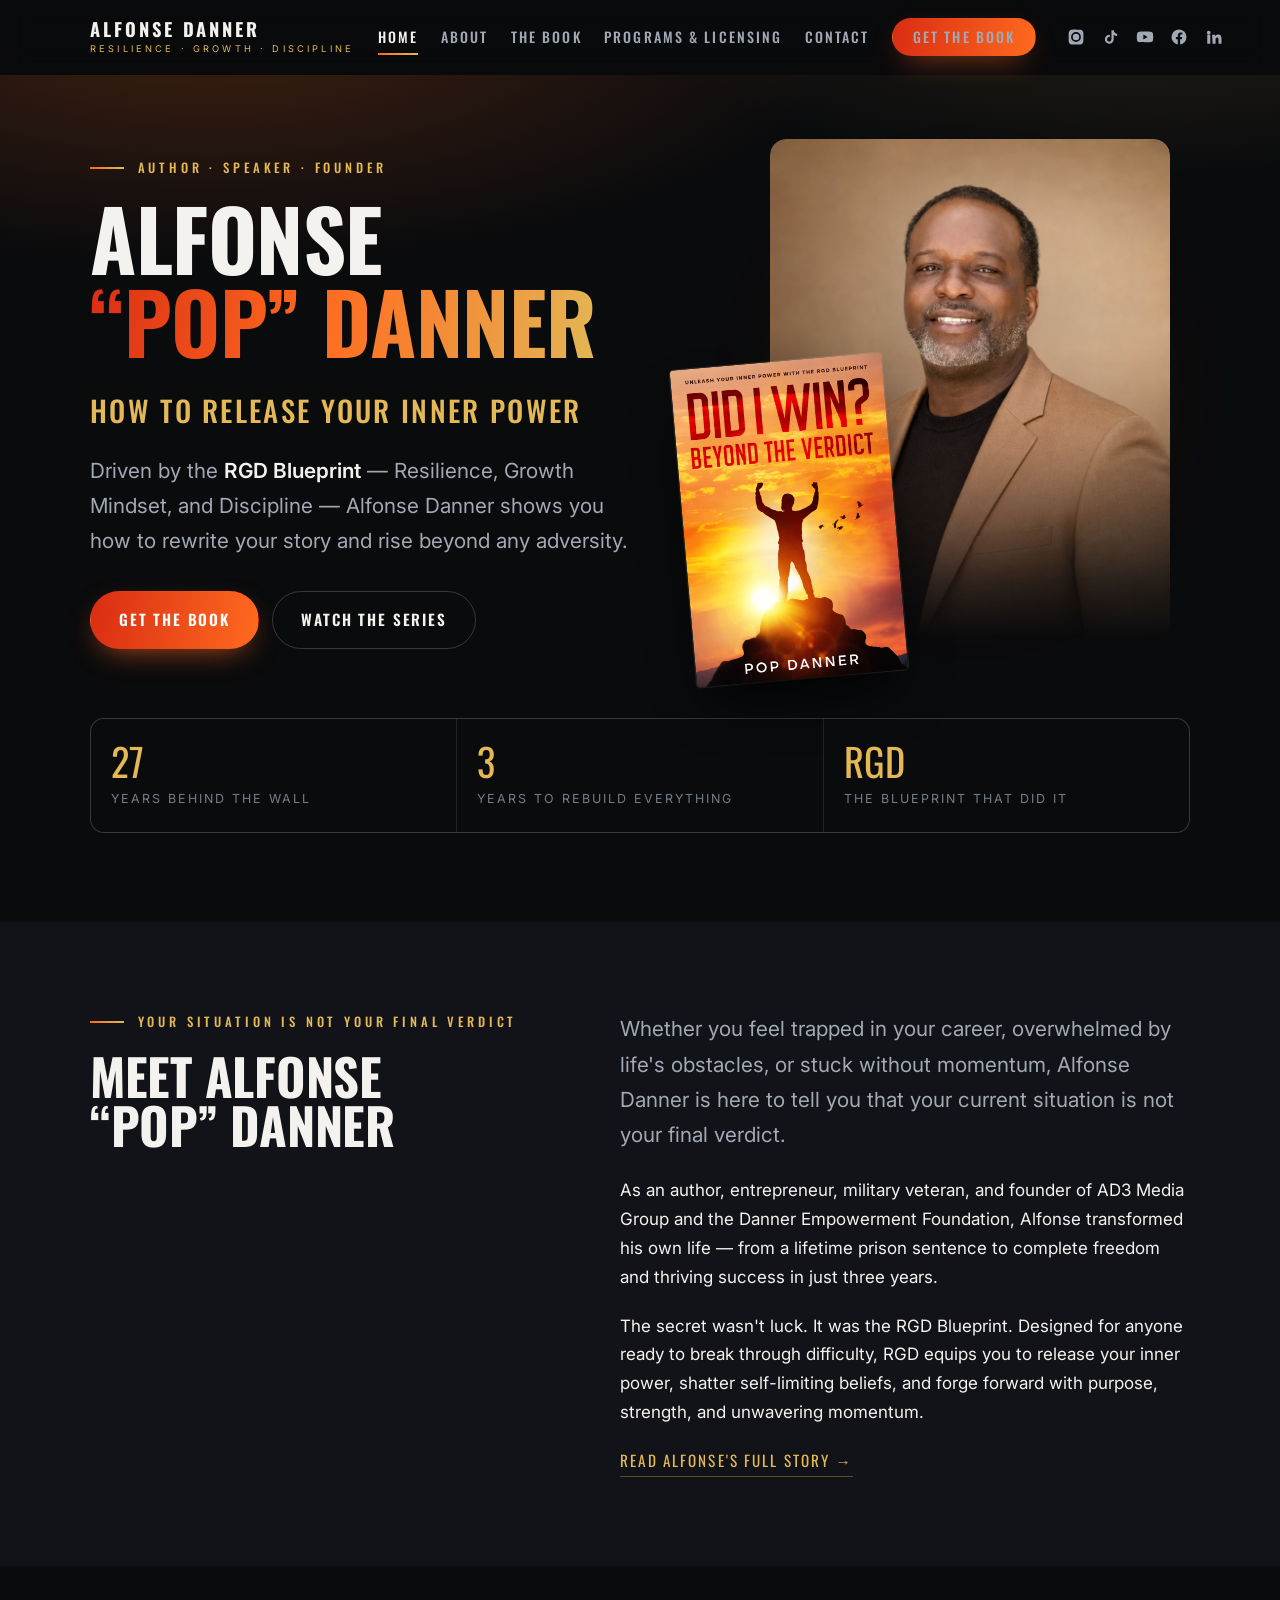
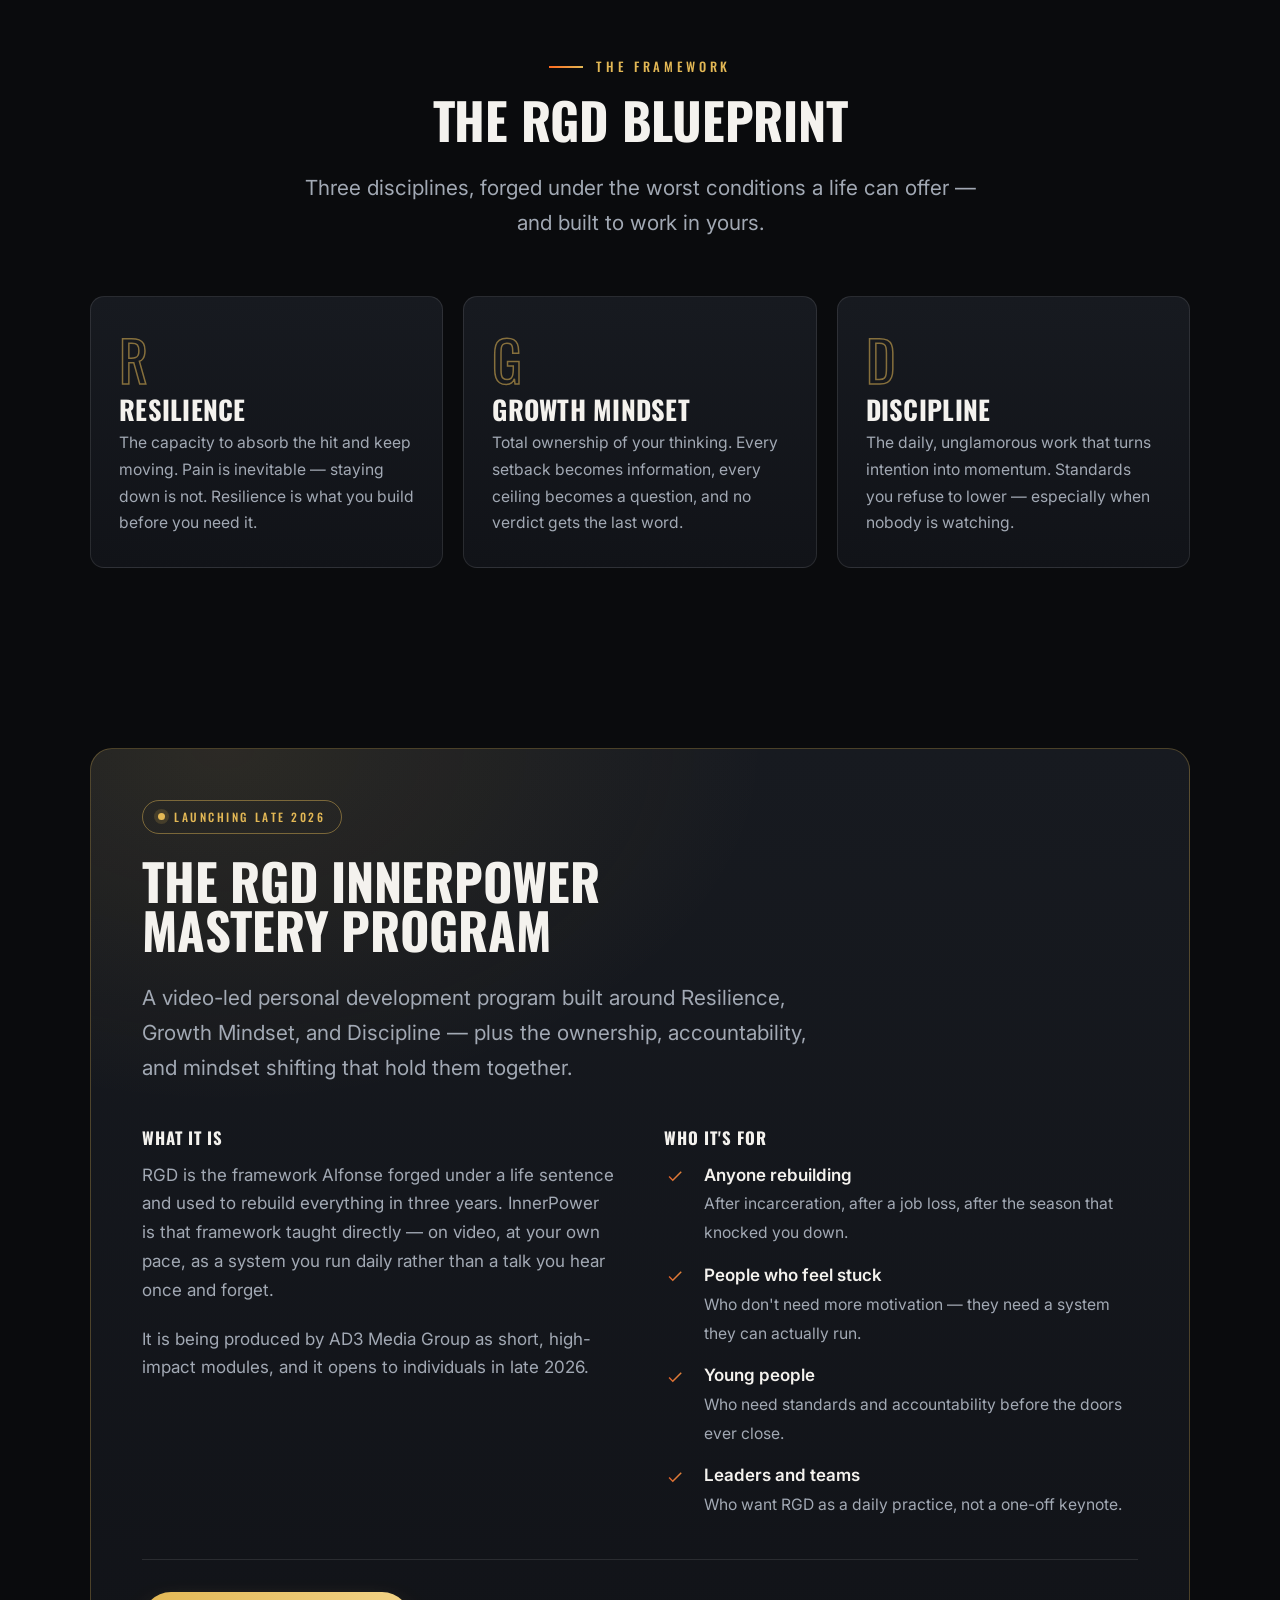
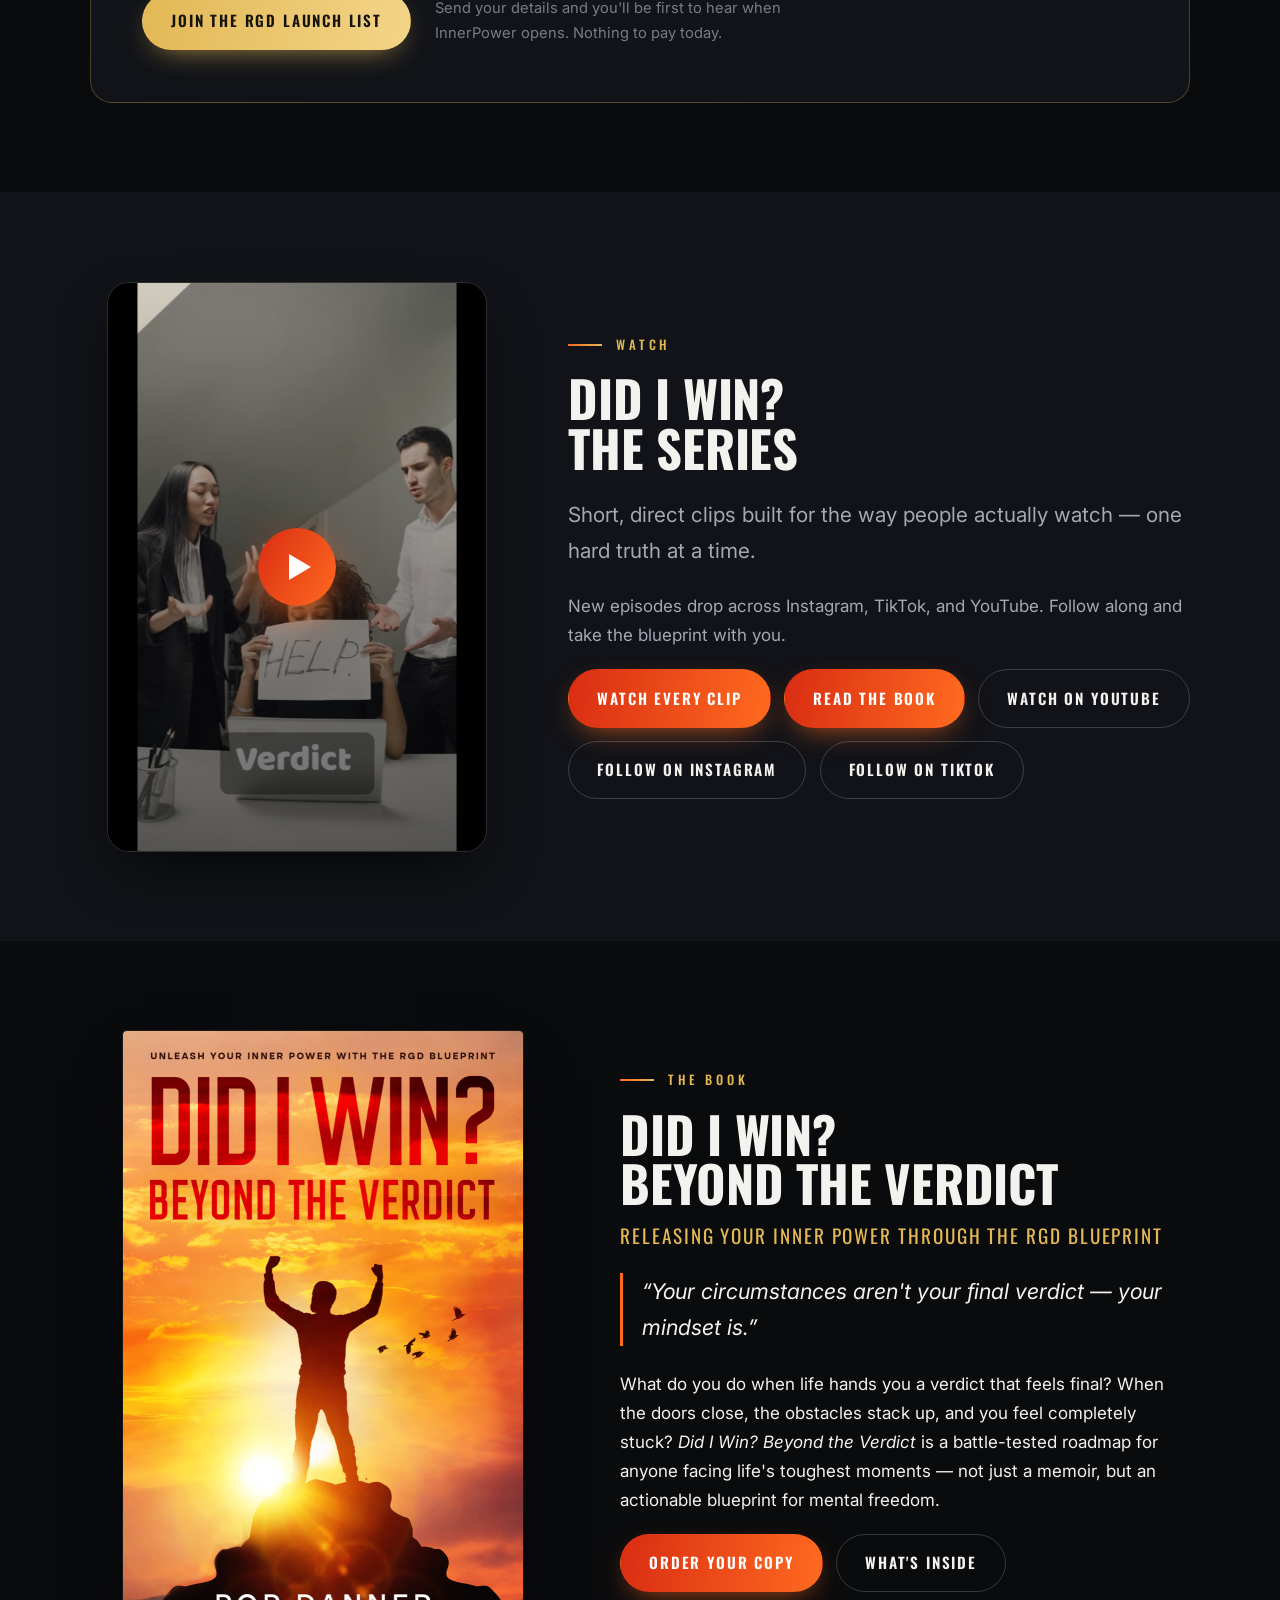
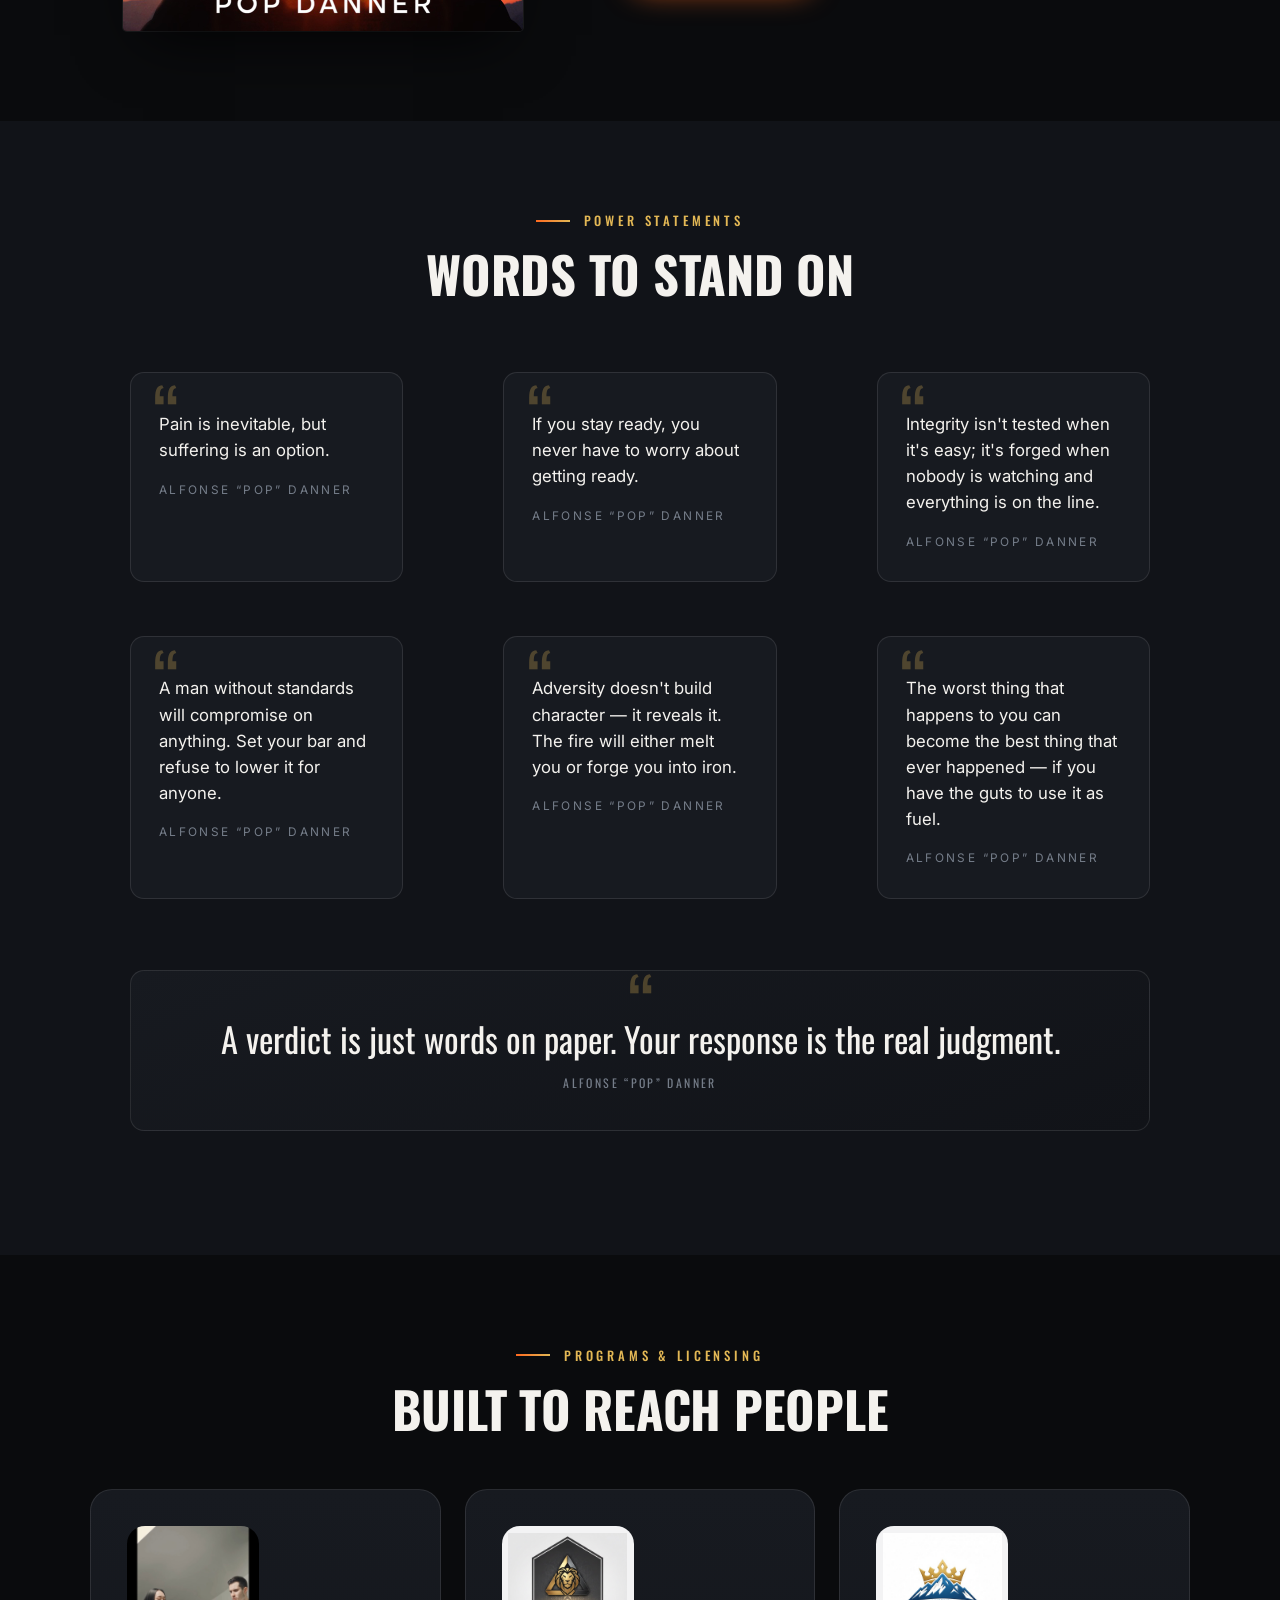
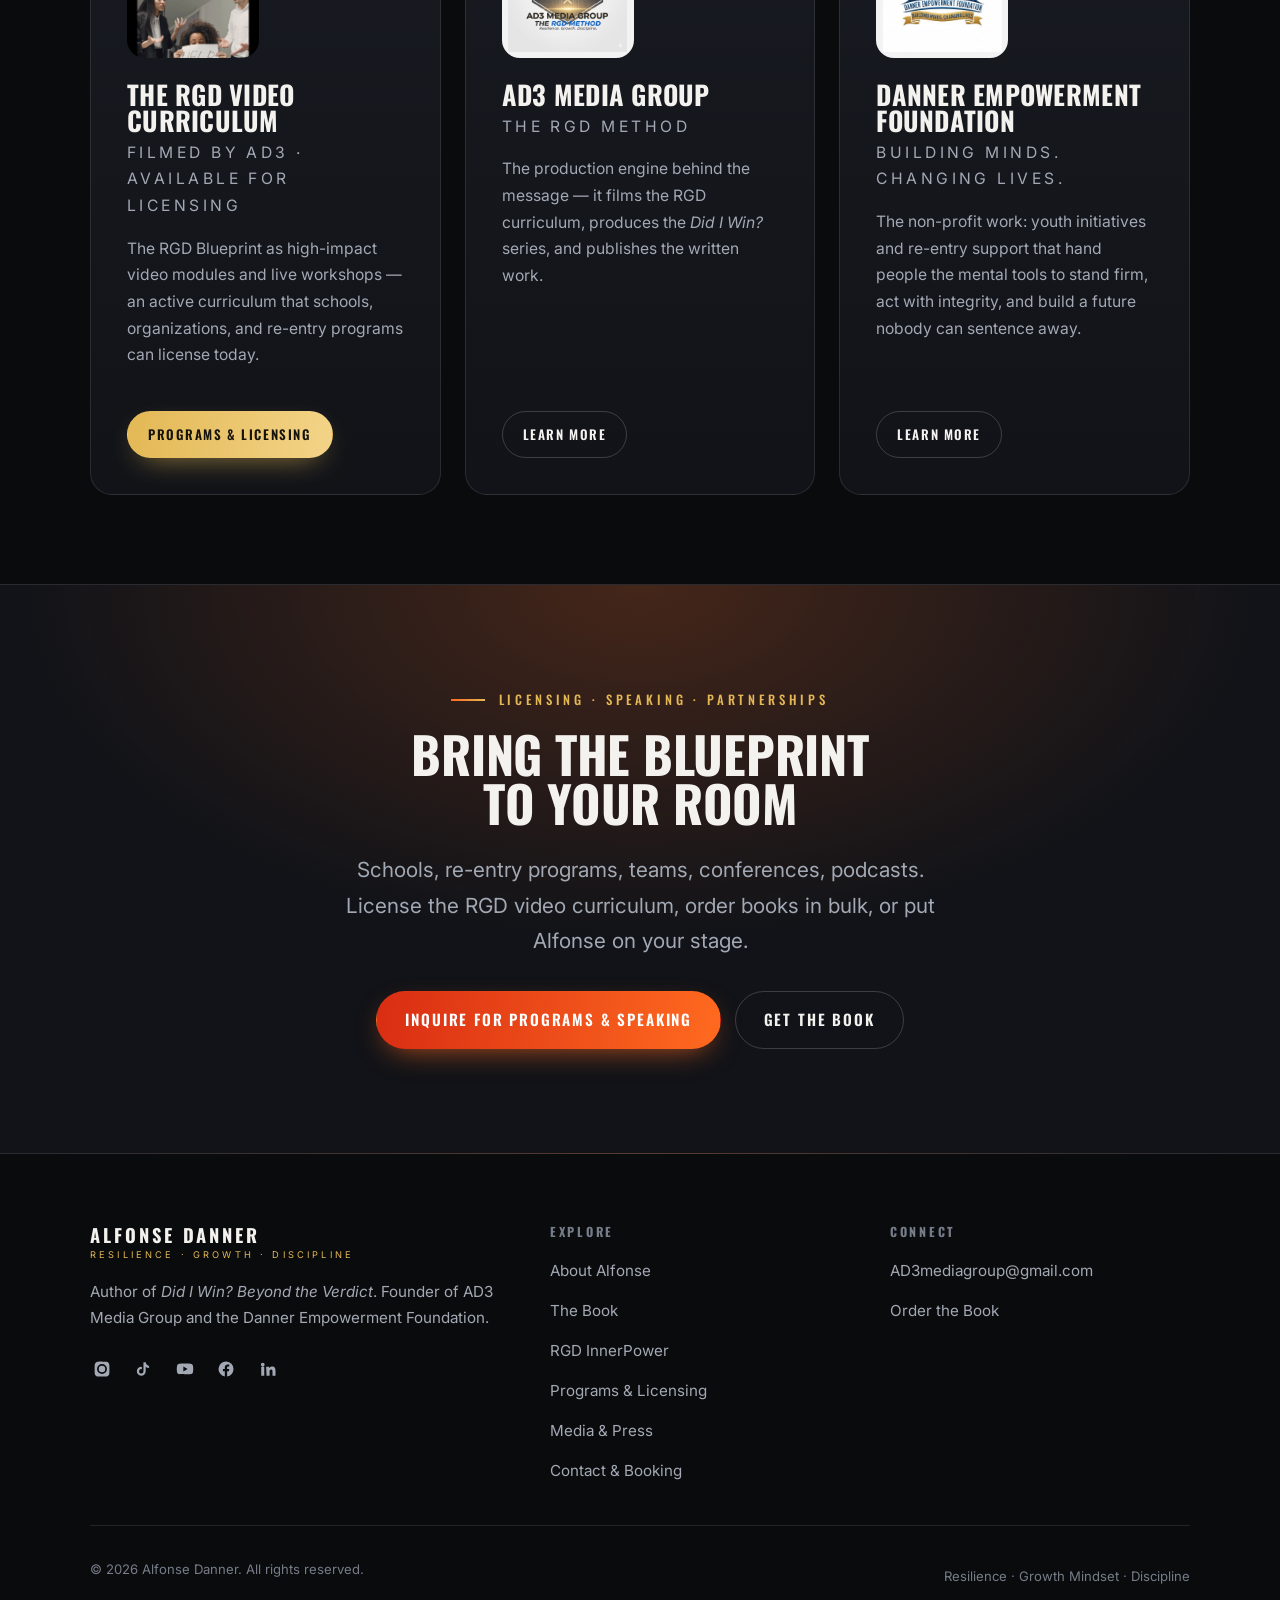
==== commit 34bf4c0b: "Add the Media page: daily clip library plus a real press kit A list that gains an entry every day ca" ====
--- a/index.html
+++ b/index.html
@@ -238,6 +238,7 @@
             New episodes drop across Instagram, TikTok, and YouTube. Follow along and take the blueprint with you.
           </p>
           <div class="btn-row">
+            <a class="btn" href="media.html#clips">Watch Every Clip</a>
             <a class="btn" href="book.html">Read the Book</a>
             <a class="btn btn--ghost" data-link="youtube" data-link-wrap href="#">Watch on YouTube</a>
             <a class="btn btn--ghost" data-link="instagram" data-link-wrap href="#">Follow on Instagram</a>
@@ -381,6 +382,7 @@
           <li><a href="book.html">The Book</a></li>
           <li><a href="index.html#innerpower">RGD InnerPower</a></li>
           <li><a href="ventures.html">Programs &amp; Licensing</a></li>
+          <li><a href="media.html">Media &amp; Press</a></li>
           <li><a href="contact.html">Contact &amp; Booking</a></li>
           <li data-link-wrap><a data-link="linktree" href="#">All Links</a></li>
         </ul>
--- a/assets/css/styles.css
+++ b/assets/css/styles.css
@@ -724,6 +724,110 @@
 .program__note { font-size: .92rem; color: var(--text-dim); margin: 0; max-width: 26rem; }
 @media (max-width: 880px) { .program__grid { grid-template-columns: 1fr; } }
 
+/* ---------- media: clip grid + press kit ---------- */
+.clip-grid { display: grid; grid-template-columns: repeat(auto-fill, minmax(min(280px, 100%), 1fr)); gap: 1.5rem; }
+.clip {
+  display: flex;
+  flex-direction: column;
+  border: 1px solid var(--line);
+  border-radius: var(--radius);
+  overflow: hidden;
+  background: var(--surface);
+  transition: transform .3s var(--ease), border-color .3s var(--ease);
+}
+.clip:hover { transform: translateY(-4px); border-color: var(--line-strong); }
+.clip__thumb, .clip__player {
+  position: relative;
+  display: block;
+  width: 100%;
+  aspect-ratio: 16 / 9;
+  border: 0;
+  padding: 0;
+  background: #000;
+  overflow: hidden;
+}
+.clip__thumb { cursor: pointer; }
+.clip__thumb img, .clip__player iframe, .clip__player video {
+  width: 100%; height: 100%;
+  border: 0;
+  display: block;
+  /* contain, not cover: YouTube's 16:9 thumbnails fill the card exactly, while a
+     vertical short is pillarboxed on black instead of being cropped to a slice. */
+  object-fit: contain;
+}
+.clip__play {
+  position: absolute;
+  inset: 0;
+  margin: auto;
+  width: 58px; height: 58px;
+  display: flex;
+  align-items: center;
+  justify-content: center;
+  border-radius: 50%;
+  background: linear-gradient(120deg, var(--ember-deep), var(--ember));
+  box-shadow: 0 10px 30px -10px rgba(255, 106, 31, .9);
+  transition: transform .3s var(--ease);
+}
+.clip__play::after {
+  content: "";
+  width: 0; height: 0;
+  margin-left: 5px;
+  border-left: 17px solid #fff;
+  border-top: 10px solid transparent;
+  border-bottom: 10px solid transparent;
+}
+.clip__thumb:hover .clip__play { transform: scale(1.09); }
+.clip__thumb:focus-visible { outline: 2px solid var(--gold); outline-offset: -3px; }
+.clip__body { padding: 1.25rem 1.35rem 1.4rem; display: flex; flex-direction: column; gap: .5rem; }
+.clip__body h3 { font-size: 1.12rem; margin: 0; }
+.clip__body p { font-size: .95rem; color: var(--text-muted); margin: 0; }
+.clip__body time { font-size: .74rem; letter-spacing: .16em; text-transform: uppercase; color: var(--text-dim); }
+
+.presskit { display: grid; grid-template-columns: minmax(0, 1.35fr) minmax(0, .65fr); gap: clamp(1.75rem, 4vw, 3rem); align-items: start; }
+.presskit__bios { display: grid; gap: 1.25rem; }
+.bio-block { padding: 1.5rem 1.6rem; border: 1px solid var(--line); border-radius: var(--radius); background: var(--ink-2); }
+.bio-block__head { display: flex; align-items: center; justify-content: space-between; gap: 1rem; margin-bottom: .85rem; }
+.bio-block h3 { margin: 0; font-size: 1rem; letter-spacing: .06em; }
+.bio-block p { margin: 0; color: var(--text-muted); font-size: 1rem; }
+.copy-btn {
+  flex: none;
+  padding: .38rem .8rem;
+  border: 1px solid var(--line-strong);
+  border-radius: 999px;
+  background: transparent;
+  color: var(--text-muted);
+  font-family: var(--font-display);
+  font-size: .7rem;
+  letter-spacing: .16em;
+  text-transform: uppercase;
+  cursor: pointer;
+  transition: color .2s var(--ease), border-color .2s var(--ease);
+}
+.copy-btn:hover { color: var(--gold); border-color: var(--gold); }
+.copy-btn.is-done { color: var(--gold); border-color: var(--gold); }
+
+.presskit__assets { padding: 1.75rem 1.6rem; border: 1px solid var(--line); border-radius: var(--radius-lg); background: var(--surface); }
+.presskit__assets h3 { margin: 0 0 1.15rem; font-size: 1rem; letter-spacing: .06em; }
+.asset-list { list-style: none; margin: 0; padding: 0; display: grid; gap: .85rem; }
+.asset-list a {
+  display: grid;
+  grid-template-columns: 54px 1fr;
+  gap: .9rem;
+  align-items: center;
+  padding: .6rem;
+  border: 1px solid transparent;
+  border-radius: 10px;
+  text-decoration: none;
+  color: var(--text);
+  transition: background-color .2s var(--ease), border-color .2s var(--ease);
+}
+.asset-list a:hover { background: var(--ink-2); border-color: var(--line); }
+.asset-list img { width: 54px; height: 68px; object-fit: cover; border-radius: 5px; }
+.asset-list span { display: grid; gap: .2rem; font-size: .8rem; color: var(--text-dim); }
+.asset-list strong { font-size: .95rem; font-weight: 600; color: var(--text); }
+
+@media (max-width: 880px) { .presskit { grid-template-columns: 1fr; } }
+
 /* ---------- ventures ---------- */
 .venture-grid { display: grid; grid-template-columns: repeat(auto-fit, minmax(min(300px, 100%), 1fr)); gap: 1.5rem; }
 .venture {
